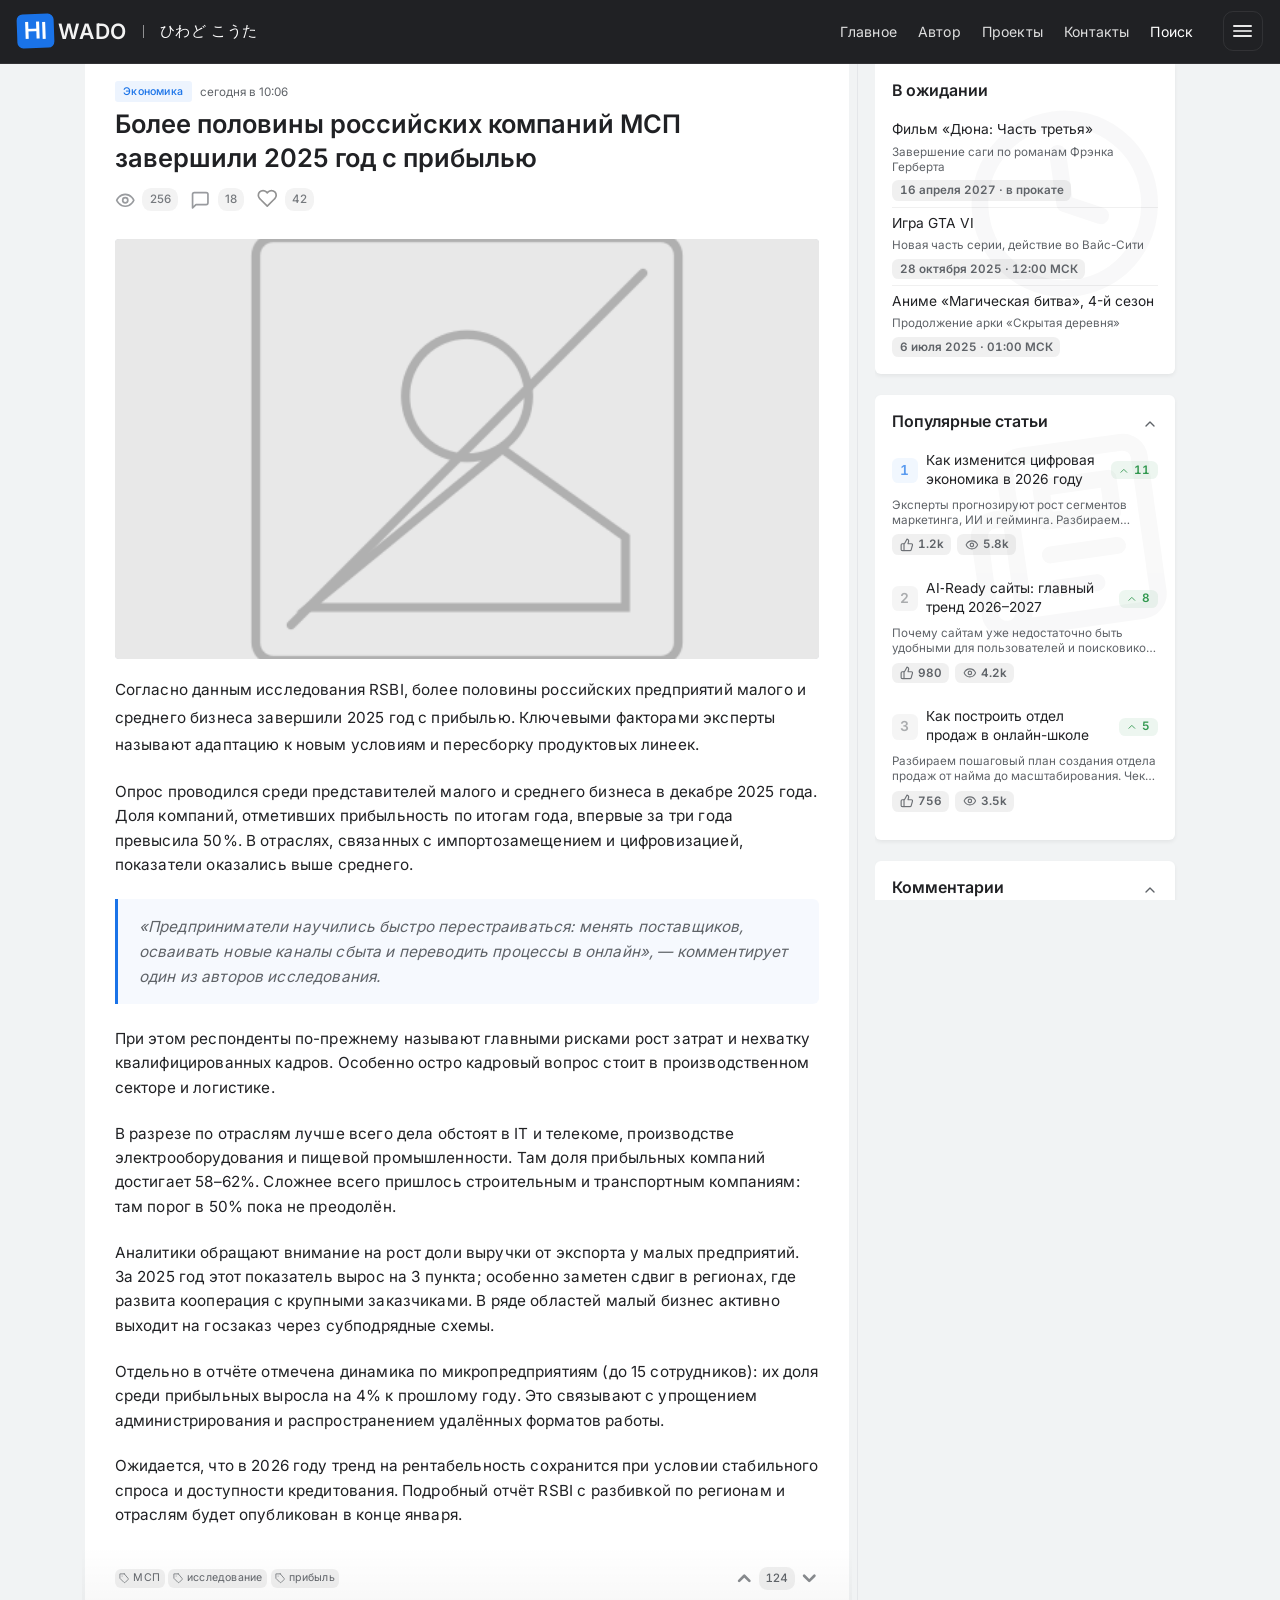
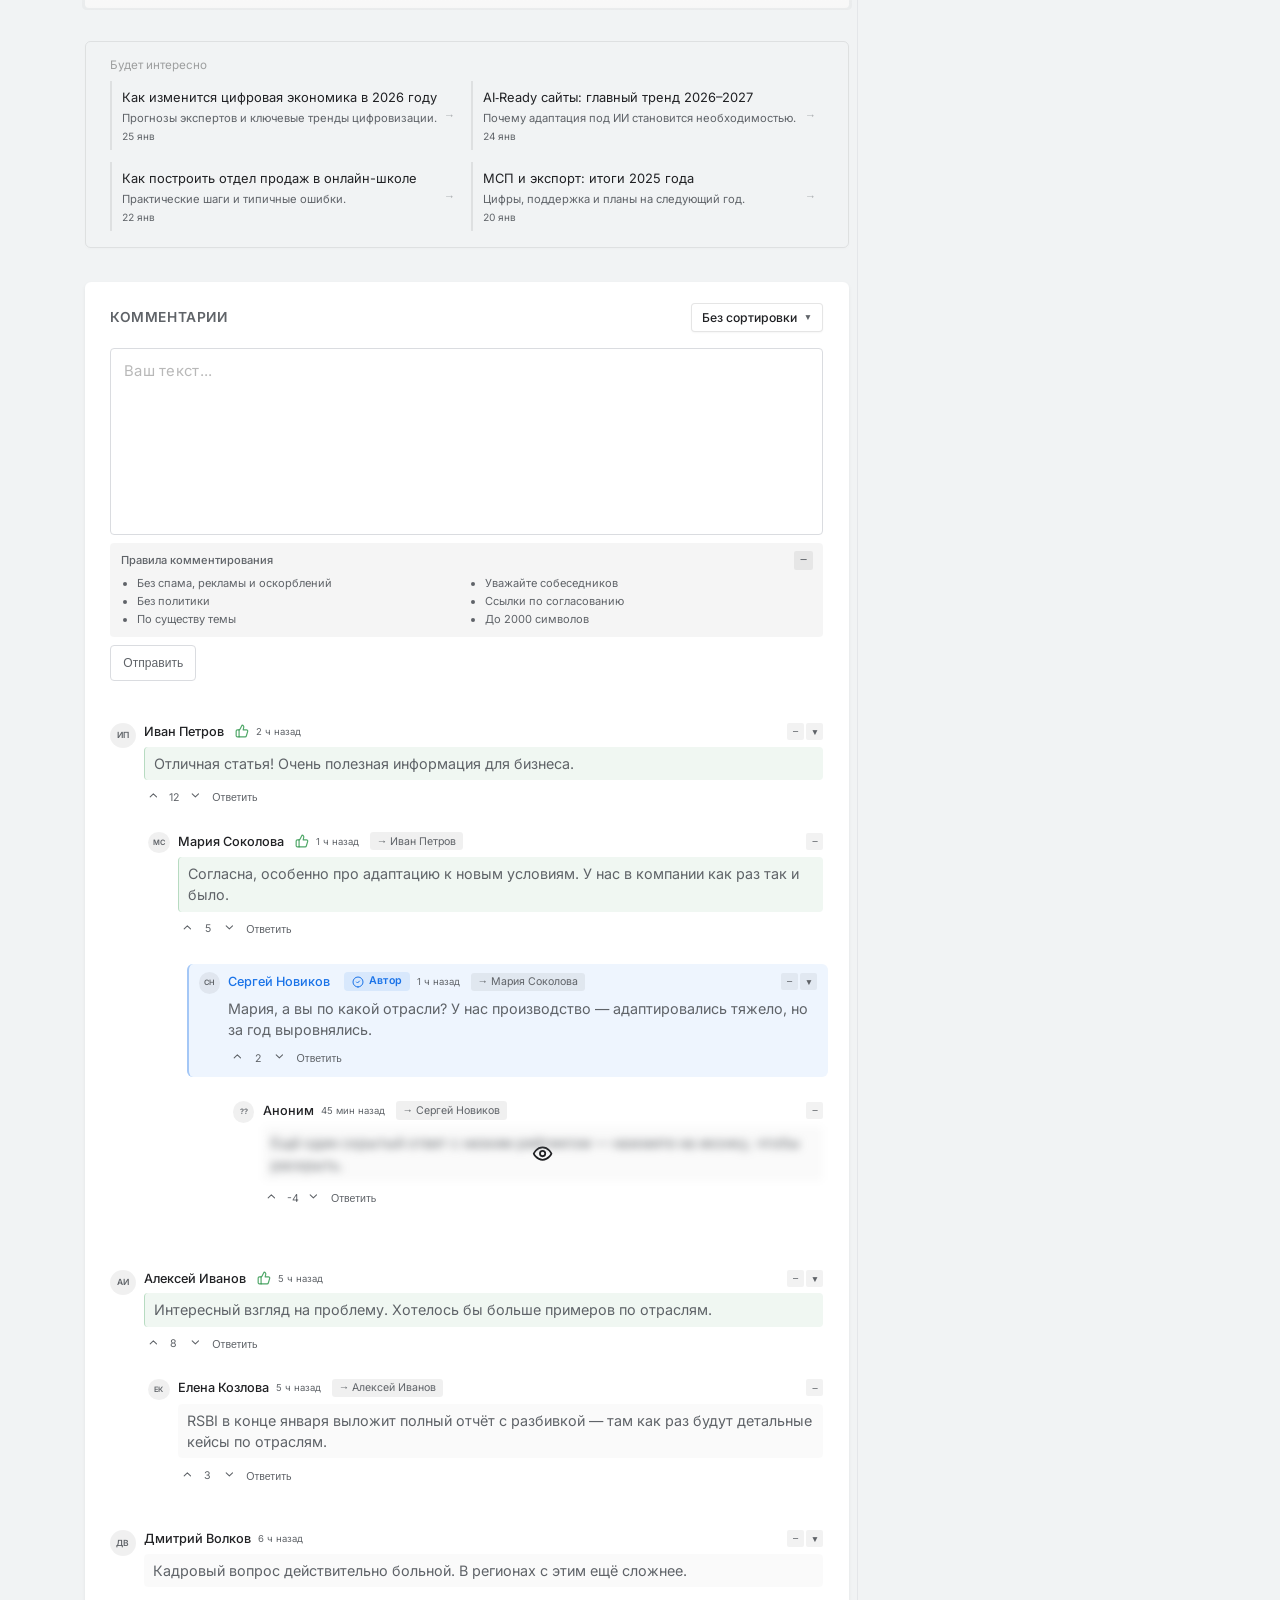
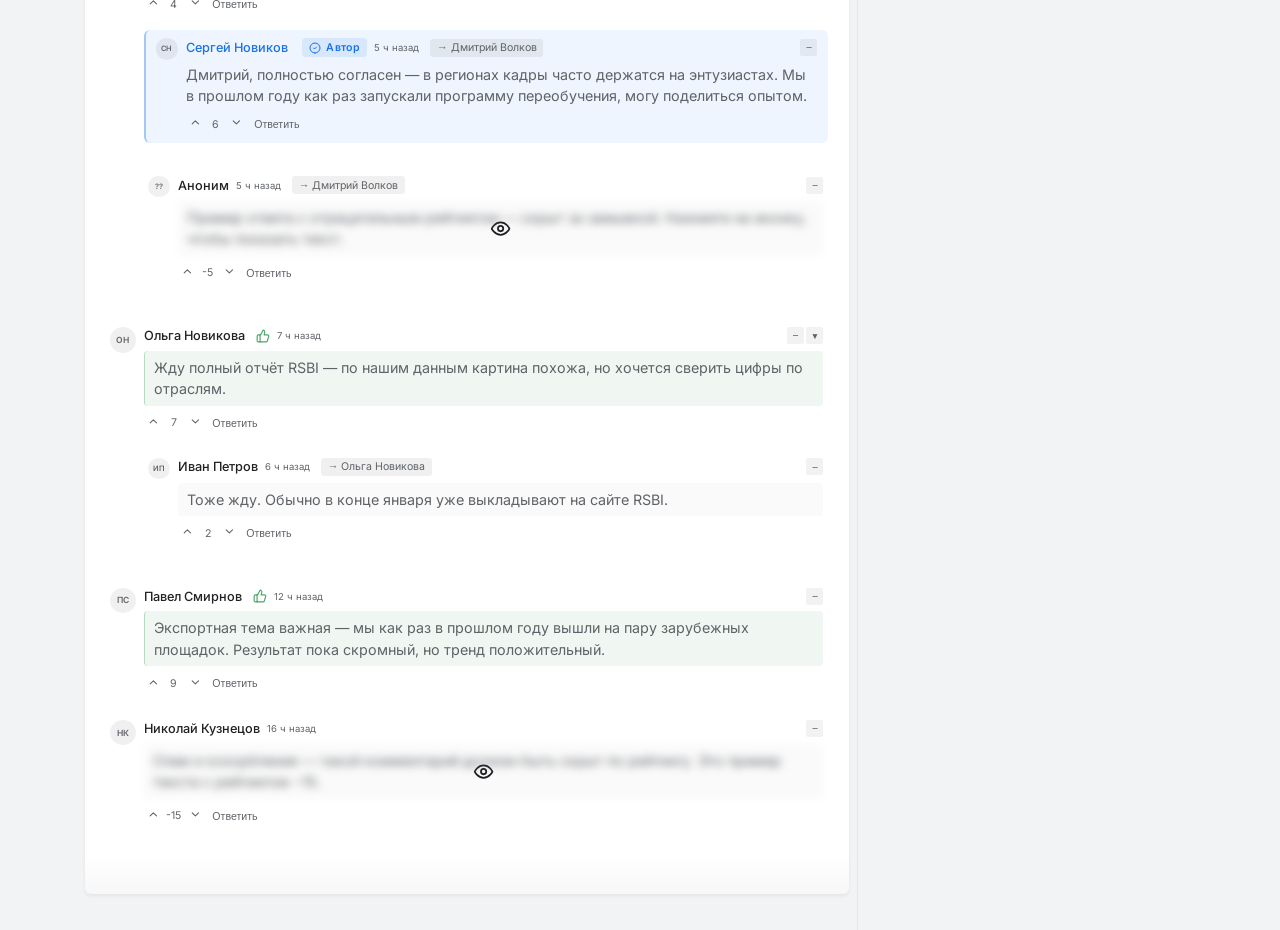
==== fullnews.html @ 82520ff3 "Оптимизация кода, добавление страницы новости" ====
<!DOCTYPE html>
<html lang="ru">

<head>
    <meta charset="UTF-8">
    <meta name="viewport" content="width=device-width, initial-scale=1.0">
    <meta name="description"
        content="Более половины российских компаний МСП завершили 2025 год с прибылью. Данные исследования RSBI, мнения экспертов.">
    <meta name="author" content="Hiwado">

    <meta property="og:type" content="article">
    <meta property="og:title" content="Более половины российских компаний МСП завершили 2025 год с прибылью">
    <meta property="og:description"
        content="Согласно данным исследования RSBI, более половины российских предприятий малого и среднего бизнеса завершили 2025 год с прибылью.">
    <meta property="og:url" content="https://hiwado.com/news/msb-profit-2025">
    <meta property="og:locale" content="ru_RU">
    <meta property="article:published_time" content="2026-01-28T10:06:00">
    <meta property="og:image" content="https://hiwado.com/images/no-image.png">
    <meta property="og:image:width" content="720">
    <meta property="og:image:height" content="405">

    <meta name="twitter:card" content="summary_large_image">
    <meta name="twitter:image" content="https://hiwado.com/images/no-image.png">
    <meta name="twitter:title" content="Более половины российских компаний МСП завершили 2025 год с прибылью">
    <meta name="twitter:description"
        content="Согласно данным исследования RSBI, более половины российских предприятий малого и среднего бизнеса завершили 2025 год с прибылью.">
    <meta name="theme-color" content="#020617">

    <title>Более половины российских компаний МСП завершили 2025 год с прибылью — Павильон Хивадо</title>

    <link rel="stylesheet" href="./styles/fonts.css">
    <link rel="stylesheet" href="./styles/main.css">
    <link rel="stylesheet" href="./styles/responsive.css">
</head>

<body>
    <svg xmlns="http://www.w3.org/2000/svg" aria-hidden="true" style="position:absolute;width:0;height:0;">
        <defs>
            <symbol id="icon-newspaper" viewBox="0 0 24 24" fill="none" stroke="currentColor" stroke-width="2"
                stroke-linecap="round" stroke-linejoin="round">
                <path
                    d="M4 22h16a2 2 0 0 0 2-2V4a2 2 0 0 0-2-2H8a2 2 0 0 0-2 2v16a2 2 0 0 1-2 2Zm0 0a2 2 0 0 1-2-2v-9c0-1.1.9-2 2-2h2" />
                <path d="M18 14h-8" />
                <path d="M15 18h-5" />
                <path d="M10 6h8v4h-8V6Z" />
            </symbol>
            <symbol id="icon-user" viewBox="0 0 24 24" fill="none" stroke="currentColor" stroke-width="2"
                stroke-linecap="round" stroke-linejoin="round">
                <path d="M19 21v-2a4 4 0 0 0-4-4H9a4 4 0 0 0-4 4v2" />
                <circle cx="12" cy="7" r="4" />
            </symbol>
            <symbol id="icon-briefcase" viewBox="0 0 24 24" fill="none" stroke="currentColor" stroke-width="2"
                stroke-linecap="round" stroke-linejoin="round">
                <path d="M16 20V4a2 2 0 0 0-2-2h-4a2 2 0 0 0-2 2v16" />
                <rect width="20" height="14" x="2" y="6" rx="2" />
                <path d="M6 6v.01" />
                <path d="M18 6v.01" />
            </symbol>
            <symbol id="icon-mail" viewBox="0 0 24 24" fill="none" stroke="currentColor" stroke-width="2"
                stroke-linecap="round" stroke-linejoin="round">
                <rect width="20" height="16" x="2" y="4" rx="2" />
                <path d="m22 7-8.97 5.7a1.94 1.94 0 0 1-2.06 0L2 7" />
            </symbol>
            <symbol id="icon-comment" viewBox="0 0 24 24" fill="none" stroke="currentColor" stroke-width="2"
                stroke-linecap="round" stroke-linejoin="round">
                <path d="M21 15a2 2 0 0 1-2 2H7l-4 4V5a2 2 0 0 1 2-2h14a2 2 0 0 1 2 2z" />
            </symbol>
            <symbol id="icon-bookmark" viewBox="0 0 24 24" fill="none" stroke="currentColor" stroke-width="2"
                stroke-linecap="round" stroke-linejoin="round">
                <path
                    d="M20.84 4.61a5.5 5.5 0 0 0-7.78 0L12 5.67l-1.06-1.06a5.5 5.5 0 0 0-7.78 7.78l1.06 1.06L12 21.23l7.78-7.78 1.06-1.06a5.5 5.5 0 0 0 0-7.78z" />
            </symbol>
            <symbol id="icon-thumb-up" viewBox="0 0 24 24" fill="none" stroke="currentColor" stroke-width="2"
                stroke-linecap="round" stroke-linejoin="round">
                <path d="M7 10v12" />
                <path
                    d="M15 5.88 14 10h5.83a2 2 0 0 1 1.92 2.56l-2.33 8A2 2 0 0 1 17.5 22H4a2 2 0 0 1-2-2v-8a2 2 0 0 1 2-2h2.76a2 2 0 0 0 1.79-1.11L12 2h0a3.13 3.13 0 0 1 3 3.88Z" />
            </symbol>
            <symbol id="icon-eye" viewBox="0 0 24 24" fill="none" stroke="currentColor" stroke-width="2"
                stroke-linecap="round" stroke-linejoin="round">
                <path d="M2 12s3-7 10-7 10 7 10 7-3 7-10 7-10-7-10-7Z" />
                <circle cx="12" cy="12" r="3" />
            </symbol>
            <symbol id="icon-chevron-up" viewBox="0 0 24 24" fill="none" stroke="currentColor" stroke-width="2"
                stroke-linecap="round" stroke-linejoin="round">
                <path d="m18 15-6-6-6 6" />
            </symbol>
            <symbol id="icon-chevron-down" viewBox="0 0 24 24" fill="none" stroke="currentColor" stroke-width="2"
                stroke-linecap="round" stroke-linejoin="round">
                <path d="m6 9 6 6 6-6" />
            </symbol>
            <symbol id="icon-chevron-up-thick" viewBox="0 0 24 24" fill="none" stroke="currentColor" stroke-width="3.12"
                stroke-linecap="round" stroke-linejoin="round">
                <path d="m18 15-6-6-6 6" />
            </symbol>
            <symbol id="icon-chevron-down-thick" viewBox="0 0 24 24" fill="none" stroke="currentColor"
                stroke-width="3.12" stroke-linecap="round" stroke-linejoin="round">
                <path d="m6 9 6 6 6-6" />
            </symbol>
            <symbol id="icon-arrow-right" viewBox="0 0 24 24" fill="none" stroke="currentColor" stroke-width="2"
                stroke-linecap="round" stroke-linejoin="round">
                <path d="M5 12h14" />
                <path d="m12 5 7 7-7 7" />
            </symbol>
            <symbol id="icon-arrow-left" viewBox="0 0 24 24" fill="none" stroke="currentColor" stroke-width="2"
                stroke-linecap="round" stroke-linejoin="round">
                <path d="m12 19-7-7 7-7" />
                <path d="M19 12H5" />
            </symbol>
            <symbol id="icon-arrow-up" viewBox="0 0 24 24" fill="none" stroke="currentColor" stroke-width="2"
                stroke-linecap="round" stroke-linejoin="round">
                <path d="m18 15-6-6-6 6" />
            </symbol>
            <symbol id="icon-arrow-up-thick" viewBox="0 0 24 24" fill="none" stroke="currentColor"
                stroke-linecap="round" stroke-linejoin="round">
                <path d="m18 15-6-6-6 6" stroke-width="2.95" />
            </symbol>
            <symbol id="icon-clock" viewBox="0 0 24 24" fill="none" stroke="currentColor" stroke-width="2"
                stroke-linecap="round" stroke-linejoin="round">
                <circle cx="12" cy="12" r="10" />
                <path d="M12 6v6l4 2" />
            </symbol>
            <symbol id="icon-flame" viewBox="0 0 24 24" fill="none" stroke="currentColor" stroke-width="2"
                stroke-linecap="round" stroke-linejoin="round">
                <path
                    d="M8.5 14.5A2.5 2.5 0 0 0 11 12c0-1.38-.5-2-1-3-1.072-2.143-.224-4.054 2-6 .5 2.5 2 4.9 4 6.5 2 1.6 3 3.5 3 5.5a7 7 0 1 1-14 0c0-1.153.433-2.294 1-3a2.5 2.5 0 0 0 2.5 2.5z" />
            </symbol>
            <symbol id="icon-tag" viewBox="0 0 24 24" fill="none" stroke="currentColor" stroke-width="2"
                stroke-linecap="round" stroke-linejoin="round">
                <path d="M12 2H2v10l9.29 9.29a2 2 0 0 0 2.82 0l6.42-6.42a2 2 0 0 0 0-2.82L12 2Z" />
                <path d="M7 7h.01" />
            </symbol>
            <symbol id="icon-author" viewBox="0 0 24 24" fill="none" stroke="currentColor" stroke-width="2"
                stroke-linecap="round" stroke-linejoin="round">
                <path d="M12 22c5.523 0 10-4.477 10-10S17.523 2 12 2 2 6.477 2 12s4.477 10 10 10z" />
                <path d="m9 12 2 2 4-4" />
            </symbol>
        </defs>
    </svg>
    <header class="topbar">
        <div class="topbar-inner">
            <div class="brand-block">
                <a class="brand-link" href="/" aria-label="HIWADO - Главная страница">
                    <span class="brand-word" aria-hidden="true">
                        <span class="brand-hi">HI</span><span class="brand-rest">WADO</span>
                    </span>
                </a>
                <span class="brand-sep" aria-hidden="true"></span>
                <span class="brand-slogan-wrap">
                    <span class="brand-slogan-tooltip" aria-hidden="true">Мой скромный, творческий уголок</span>
                    <span class="brand-slogan">ひわど こうた</span>
                </span>
            </div>

            <nav class="menu" aria-label="Основная навигация">
                <a href="/">Главное</a>
                <a href="/author">Автор</a>
                <a href="/projects">Проекты</a>
                <a href="/contacts">Контакты</a>
                <a href="#" class="menu-search" data-search-trigger>Поиск</a>
            </nav>

            <details class="action-menu">
                <summary class="action-toggle" aria-label="Меню действий">
                    <span class="burger" aria-hidden="true"><span></span></span>
                </summary>
                <div class="action-panel" role="menu">
                    <nav class="mobile-menu" aria-label="Мобильная навигация">
                        <a class="action-item mobile-menu-item" href="/" role="menuitem">Главное</a>
                        <a class="action-item mobile-menu-item" href="/author" role="menuitem">Автор</a>
                        <a class="action-item mobile-menu-item" href="/projects" role="menuitem">Проекты</a>
                        <a class="action-item mobile-menu-item" href="/contacts" role="menuitem">Контакты</a>
                        <a class="action-item mobile-menu-item menu-search" href="#" data-search-trigger
                            role="menuitem">Поиск</a>
                    </nav>
                    <div class="action-divider"></div>
                    <a class="action-item action-item-register" href="/register" role="menuitem">Регистрация</a>
                    <a class="action-item action-item-primary" href="/login" role="menuitem">Войти</a>
                </div>
            </details>
        </div>
    </header>

    <div class="search-popup" id="searchPopup" aria-hidden="true" inert role="dialog" aria-label="Поиск">
        <div class="search-popup-overlay"></div>
        <div class="search-popup-content">
            <div class="search-popup-header">
                <button class="search-popup-close" type="button" aria-label="Закрыть поиск">
                    <svg width="24" height="24" viewBox="0 0 24 24" fill="none" aria-hidden="true" focusable="false">
                        <path d="M18 6L6 18M6 6l12 12" stroke="currentColor" stroke-width="2" stroke-linecap="round"
                            stroke-linejoin="round" />
                    </svg>
                </button>
            </div>
            <form class="search-popup-form" action="/search" method="get" role="search">
                <input type="search" name="q" class="search-popup-input" placeholder="Поиск..."
                    aria-label="Поиск по сайту" autocomplete="off">
            </form>
            <div class="search-popup-sections">
                <div class="search-popup-sections-grid">
                    <a href="/" class="search-popup-section">
                        <span class="search-popup-section-icon icon" aria-hidden="true"><svg width="24" height="24"
                                viewBox="0 0 24 24" aria-hidden="true" focusable="false">
                                <use href="#icon-newspaper" />
                            </svg></span>
                        <div class="search-popup-section-content">
                            <h4 class="search-popup-section-title">Главное</h4>
                            <p class="search-popup-section-desc">Последние новости и статьи</p>
                        </div>
                    </a>
                    <a href="/author" class="search-popup-section">
                        <span class="search-popup-section-icon icon" aria-hidden="true"><svg width="24" height="24"
                                viewBox="0 0 24 24" aria-hidden="true" focusable="false">
                                <use href="#icon-user" />
                            </svg></span>
                        <div class="search-popup-section-content">
                            <h4 class="search-popup-section-title">Автор</h4>
                            <p class="search-popup-section-desc">Информация об авторе блога</p>
                        </div>
                    </a>
                    <a href="/projects" class="search-popup-section">
                        <span class="search-popup-section-icon icon" aria-hidden="true"><svg width="24" height="24"
                                viewBox="0 0 24 24" aria-hidden="true" focusable="false">
                                <use href="#icon-briefcase" />
                            </svg></span>
                        <div class="search-popup-section-content">
                            <h4 class="search-popup-section-title">Проекты</h4>
                            <p class="search-popup-section-desc">Мои проекты и разработки</p>
                        </div>
                    </a>
                    <a href="/contacts" class="search-popup-section">
                        <span class="search-popup-section-icon icon" aria-hidden="true"><svg width="24" height="24"
                                viewBox="0 0 24 24" aria-hidden="true" focusable="false">
                                <use href="#icon-mail" />
                            </svg></span>
                        <div class="search-popup-section-content">
                            <h4 class="search-popup-section-title">Контакты</h4>
                            <p class="search-popup-section-desc">Связь со мной</p>
                        </div>
                    </a>
                </div>
            </div>
            <div class="search-popup-footer">
                <p class="search-popup-description">Персональный блог Hiwado — обзоры, уроки и размышления обо всём
                    интересном.</p>
            </div>
        </div>
    </div>

    <main class="page">
        <section class="main" aria-label="Полная новость">
            <div class="card-wrapper">
                <article class="card card--full" itemscope itemtype="https://schema.org/NewsArticle">
                    <header class="card-header">
                        <div class="card-meta">
                            <a href="/category/economy" class="tag">Экономика</a>
                            <time class="time" datetime="2026-01-28T10:06:00" itemprop="datePublished">сегодня в 10:06</time>
                        </div>
                        <h1 class="card-title" itemprop="headline">Более половины российских компаний МСП
                            завершили 2025 год с прибылью</h1>
                        <link itemprop="url" href="https://hiwado.com/news/msb-profit-2025">
                        <meta itemprop="author" content="Hiwado">
                        <meta itemprop="dateModified" content="2026-01-28T10:06:00">
                        <div class="card-stats" aria-label="Просмотры, комментарии и закладки">
                            <span class="views-stat" aria-label="Просмотры: 256"><span class="views-tooltip"
                                    aria-hidden="true">Количество просмотров</span><span class="views-inner"><span
                                        class="icon icon--sm" aria-hidden="true"><svg width="20" height="20"
                                            viewBox="0 0 24 24" aria-hidden="true" focusable="false">
                                            <use href="#icon-eye" />
                                        </svg></span><span class="views-count"
                                        aria-hidden="true">256</span></span></span>
                            <button type="button" class="comment-btn" aria-label="Комментарии: 18"><span
                                    class="comment-tooltip" aria-hidden="true">Комментарии</span><span
                                    class="comment-btn-inner"><span class="icon icon--sm" aria-hidden="true"><svg
                                            width="20" height="20" viewBox="0 0 24 24" aria-hidden="true"
                                            focusable="false">
                                            <use href="#icon-comment" />
                                        </svg></span><span class="comment-count"
                                        aria-hidden="true">18</span></span></button>
                            <span class="favorites-stat" aria-label="В избранном: 42"><span class="favorites-tooltip"
                                    aria-hidden="true">Добавлено в закладки</span><span class="favorites-inner"><button
                                        type="button" class="bookmark-btn" aria-label="Добавить в закладки"><span
                                            class="icon icon--sm" aria-hidden="true"><svg class="icon-favorite"
                                                width="20" height="20" viewBox="0 0 24 24" aria-hidden="true"
                                                focusable="false">
                                                <use href="#icon-bookmark" />
                                            </svg></span></button><span class="favorites-count"
                                        aria-hidden="true">42</span></span></span>
                        </div>
                    </header>

                    <div class="card-content">
                        <figure class="card-image noimage" aria-hidden="true" itemprop="image" itemscope itemtype="https://schema.org/ImageObject">
                            <link itemprop="url" href="https://hiwado.com/images/no-image.png">
                            <img src="./images/no-image.png" alt="" width="720" height="405" loading="eager"
                                decoding="async" itemprop="contentUrl">
                        </figure>
                        <div class="card-text article-body">
                            <p class="article-body-lead">
                                Согласно данным исследования RSBI, более половины российских предприятий малого и
                                среднего бизнеса завершили 2025 год с прибылью. Ключевыми факторами эксперты называют
                                адаптацию к новым условиям и пересборку продуктовых линеек.
                            </p>
                            <p>
                                Опрос проводился среди представителей малого и среднего бизнеса в декабре 2025 года.
                                Доля компаний, отметивших прибыльность по итогам года, впервые за три года превысила
                                50%. В отраслях, связанных с импортозамещением и цифровизацией, показатели оказались
                                выше среднего.
                            </p>
                            <blockquote class="article-body-quote">
                                «Предприниматели научились быстро перестраиваться: менять поставщиков, осваивать новые
                                каналы сбыта и переводить процессы в онлайн», — комментирует один из авторов
                                исследования.
                            </blockquote>
                            <p>
                                При этом респонденты по-прежнему называют главными рисками рост затрат и нехватку
                                квалифицированных кадров. Особенно остро кадровый вопрос стоит в производственном
                                секторе и логистике.
                            </p>
                            <p>
                                В разрезе по отраслям лучше всего дела обстоят в IT и телекоме, производстве
                                электрооборудования и пищевой промышленности. Там доля прибыльных компаний достигает
                                58–62%. Сложнее всего пришлось строительным и транспортным компаниям: там порог в 50%
                                пока не преодолён.
                            </p>
                            <p>
                                Аналитики обращают внимание на рост доли выручки от экспорта у малых предприятий. За
                                2025 год этот показатель вырос на 3 пункта; особенно заметен сдвиг в регионах, где
                                развита кооперация с крупными заказчиками. В ряде областей малый бизнес активно выходит
                                на госзаказ через субподрядные схемы.
                            </p>
                            <p>
                                Отдельно в отчёте отмечена динамика по микропредприятиям (до 15 сотрудников): их доля
                                среди прибыльных выросла на 4% к прошлому году. Это связывают с упрощением
                                администрирования и распространением удалённых форматов работы.
                            </p>
                            <p>
                                Ожидается, что в 2026 году тренд на рентабельность сохранится при условии стабильного
                                спроса и доступности кредитования. Подробный отчёт RSBI с разбивкой по регионам и
                                отраслям будет опубликован в конце января.
                            </p>
                        </div>
                    </div>

                    <footer class="card-footer" aria-label="Действия с новостью">
                        <span class="card-footer-tags">
                            <a href="/tag/msb" class="tag"><span class="card-footer-tags-icon" aria-hidden="true"><svg
                                        width="12" height="12" viewBox="0 0 24 24" aria-hidden="true">
                                        <use href="#icon-tag" />
                                    </svg></span>МСП</a>
                            <a href="/tag/research" class="tag"><span class="card-footer-tags-icon"
                                    aria-hidden="true"><svg width="12" height="12" viewBox="0 0 24 24"
                                        aria-hidden="true">
                                        <use href="#icon-tag" />
                                    </svg></span>исследование</a>
                            <a href="/tag/profit" class="tag"><span class="card-footer-tags-icon"
                                    aria-hidden="true"><svg width="12" height="12" viewBox="0 0 24 24"
                                        aria-hidden="true">
                                        <use href="#icon-tag" />
                                    </svg></span>прибыль</a>
                        </span>
                        <div class="card-tags-mobile">
                            <button type="button" class="card-tags-trigger" aria-expanded="false" aria-haspopup="true"
                                aria-label="Теги"><span class="icon icon--sm" aria-hidden="true"><svg width="20"
                                        height="20" viewBox="0 0 24 24" aria-hidden="true" focusable="false">
                                        <use href="#icon-tag" />
                                    </svg></span></button>
                            <div class="card-tags-popup" role="dialog" aria-label="Теги записи" hidden></div>
                        </div>
                        <div class="card-rating" role="group" aria-label="Рейтинг записи">
                            <button type="button" class="rating-btn rating-up" aria-label="Повысить рейтинг"
                                data-action="up">
                                <span class="icon icon--sm" aria-hidden="true"><svg width="20" height="20"
                                        viewBox="0 0 24 24" aria-hidden="true" focusable="false">
                                        <use href="#icon-chevron-up-thick" />
                                    </svg></span>
                            </button>
                            <span class="rating-value-wrap" title="Рейтинг"><span class="rating-value-tooltip"
                                    aria-hidden="true">Рейтинг</span><span class="rating-value"
                                    aria-live="polite">124</span></span>
                            <button type="button" class="rating-btn rating-down" aria-label="Понизить рейтинг"
                                data-action="down">
                                <span class="icon icon--sm" aria-hidden="true"><svg width="20" height="20"
                                        viewBox="0 0 24 24" aria-hidden="true" focusable="false">
                                        <use href="#icon-chevron-down-thick" />
                                    </svg></span>
                            </button>
                        </div>
                    </footer>
                </article>
            </div>

            <section class="similar-news block-fill" aria-labelledby="similar-news-title">
                <h2 id="similar-news-title" class="similar-news-title">Будет интересно</h2>
                <div class="similar-news-grid">
                    <a class="similar-news-card" href="/news/digital-economy-2026">
                        <span class="similar-news-card-title">Как изменится цифровая экономика в 2026 году</span>
                        <p class="similar-news-card-desc">Прогнозы экспертов и ключевые тренды цифровизации.</p>
                        <time class="similar-news-card-date" datetime="2026-01-25T14:00:00">25 янв</time>
                    </a>
                    <a class="similar-news-card" href="/news/ai-ready-sites">
                        <span class="similar-news-card-title">AI‑Ready сайты: главный тренд 2026–2027</span>
                        <p class="similar-news-card-desc">Почему адаптация под ИИ становится необходимостью.</p>
                        <time class="similar-news-card-date" datetime="2026-01-24T09:30:00">24 янв</time>
                    </a>
                    <a class="similar-news-card" href="/news/sales-department-online-school">
                        <span class="similar-news-card-title">Как построить отдел продаж в онлайн-школе</span>
                        <p class="similar-news-card-desc">Практические шаги и типичные ошибки.</p>
                        <time class="similar-news-card-date" datetime="2026-01-22T11:00:00">22 янв</time>
                    </a>
                    <a class="similar-news-card" href="/news/msb-export-2025">
                        <span class="similar-news-card-title">МСП и экспорт: итоги 2025 года</span>
                        <p class="similar-news-card-desc">Цифры, поддержка и планы на следующий год.</p>
                        <time class="similar-news-card-date" datetime="2026-01-20T16:45:00">20 янв</time>
                    </a>
                </div>
                <footer class="block-fill-footer" aria-hidden="true"></footer>
            </section>

            <section class="comments-feed block-fill" aria-labelledby="comments-feed-title">
                <div class="comments-feed-header">
                    <h2 id="comments-feed-title" class="comments-feed-title">Комментарии</h2>
                    <div class="comments-feed-sort">
                        <details class="comments-feed-sort-dropdown">
                            <summary class="comments-feed-sort-trigger" aria-haspopup="listbox" aria-expanded="false"><span class="comments-feed-sort-trigger-text">Без сортировки</span></summary>
                            <ul class="comments-feed-sort-list" role="listbox">
                                <li><button type="button" class="comments-feed-sort-option is-active" data-sort="order" role="option">Без сортировки</button></li>
                                <li><button type="button" class="comments-feed-sort-option" data-sort="rating" role="option">По рейтингу</button></li>
                                <li><button type="button" class="comments-feed-sort-option" data-sort="date" role="option">По дате</button></li>
                            </ul>
                        </details>
                    </div>
                </div>
                <form class="comment-form" action="#" method="post" aria-label="Добавить комментарий">
                    <textarea class="comment-form-textarea" id="comment-field" name="text" rows="1"
                        placeholder="Ваш текст..." maxlength="2000" aria-describedby="comment-hint"></textarea>
                    <div class="comment-form-rules" id="comment-hint" aria-live="polite">
                        <div class="comment-form-rules-header">
                            <p class="comment-form-rules-title">Правила комментирования</p>
                            <button type="button" class="comment-form-rules-toggle" aria-label="Свернуть правила" aria-expanded="true" data-comment-rules-toggle></button>
                        </div>
                        <ul class="comment-form-rules-list">
                            <li>Без спама, рекламы и оскорблений</li>
                            <li>Без политики</li>
                            <li>По существу темы</li>
                            <li>Уважайте собеседников</li>
                            <li>Ссылки по согласованию</li>
                            <li>До 2000 символов</li>
                        </ul>
                    </div>
                    <button type="submit" class="comment-form-submit">Отправить</button>
                </form>
                <div class="comments-feed-list">
                    <div class="comments-feed-item">
                        <div class="comment-inner">
                            <a href="/user/ivan-petrov" class="comment-avatar-wrap" aria-label="Профиль Ивана Петрова">
                                <div class="comment-avatar" aria-hidden="true">ИП</div>
                            </a>
                            <div class="comment-body">
                                <div class="comments-feed-meta">
                                    <a href="/user/ivan-petrov" class="comment-author-link">Иван Петров</a>
                                    <time class="comments-feed-time" datetime="2026-01-28T09:00:00">2 ч назад</time>
                                    <span class="comment-meta-toggles">
                                        <span class="comment-toggle-wrap"><span class="comment-toggle-tooltip"
                                                aria-hidden="true">Свернуть комментарий</span><button type="button"
                                                class="comment-toggle-btn" aria-label="Свернуть комментарий"
                                                data-comment-toggle></button></span>
                                        <span class="comment-toggle-wrap"><span class="comment-toggle-tooltip"
                                                aria-hidden="true">Свернуть ветку ответов</span><button type="button"
                                                class="comment-branch-toggle-btn" aria-label="Свернуть ветку"
                                                data-branch-toggle></button></span>
                                    </span>
                                </div>
                                <p class="comments-feed-text">Отличная статья! Очень полезная информация для бизнеса.
                                </p>
                                <div class="comment-actions-row">
                                    <div class="comment-actions">
                                        <div class="comment-rating" role="group" aria-label="Рейтинг комментария">
                                            <button type="button" class="comment-rating-btn comment-rating-up"
                                                aria-label="Плюс" data-action="up"><span class="icon icon--xs"
                                                    aria-hidden="true"><svg width="14" height="14" viewBox="0 0 24 24">
                                                        <use href="#icon-chevron-up" />
                                                    </svg></span></button>
                                            <span class="comment-rating-value" aria-live="polite">12</span>
                                            <button type="button" class="comment-rating-btn comment-rating-down"
                                                aria-label="Минус" data-action="down"><span class="icon icon--xs"
                                                    aria-hidden="true"><svg width="14" height="14" viewBox="0 0 24 24">
                                                        <use href="#icon-chevron-down" />
                                                    </svg></span></button>
                                        </div>
                                        <button type="button" class="comment-reply-btn" aria-label="Ответить"
                                            data-reply-trigger>Ответить</button>
                                    </div>
                                </div>
                            </div>
                        </div>
                        <div class="comments-feed-replies">
                            <div class="comments-feed-item comments-feed-item--reply">
                                <div class="comment-reply-inner">
                                    <a href="/user/maria-sokolova" class="comment-avatar-wrap"
                                        aria-label="Профиль Марии Соколовой">
                                        <div class="comment-avatar comment-avatar--sm" aria-hidden="true">МС</div>
                                    </a>
                                    <div class="comment-body">
                                        <div class="comments-feed-meta">
                                            <a href="/user/maria-sokolova" class="comment-author-link">Мария
                                                Соколова</a>
                                            <time class="comments-feed-time" datetime="2026-01-28T08:30:00">1 ч
                                                назад</time>
                                            <span class="comment-reply-to" aria-hidden="true">→ Иван Петров</span>
                                            <span class="comment-meta-toggles">
                                                <span class="comment-toggle-wrap"><span class="comment-toggle-tooltip"
                                                        aria-hidden="true">Свернуть комментарий</span><button
                                                        type="button" class="comment-toggle-btn"
                                                        aria-label="Свернуть комментарий"
                                                        data-comment-toggle></button></span>
                                            </span>
                                        </div>
                                        <p class="comments-feed-text">Согласна, особенно про адаптацию к новым условиям.
                                            У нас в компании как раз так и было.</p>
                                        <div class="comment-actions-row">
                                            <div class="comment-actions">
                                                <div class="comment-rating" role="group"
                                                    aria-label="Рейтинг комментария">
                                                    <button type="button" class="comment-rating-btn comment-rating-up"
                                                        aria-label="Плюс" data-action="up"><span class="icon icon--xs"
                                                            aria-hidden="true"><svg width="14" height="14"
                                                                viewBox="0 0 24 24">
                                                                <use href="#icon-chevron-up" />
                                                            </svg></span></button>
                                                    <span class="comment-rating-value" aria-live="polite">5</span>
                                                    <button type="button" class="comment-rating-btn comment-rating-down"
                                                        aria-label="Минус" data-action="down"><span
                                                            class="icon icon--xs" aria-hidden="true"><svg width="14"
                                                                height="14" viewBox="0 0 24 24">
                                                                <use href="#icon-chevron-down" />
                                                            </svg></span></button>
                                                </div>
                                                <button type="button" class="comment-reply-btn" aria-label="Ответить"
                                                    data-reply-trigger>Ответить</button>
                                            </div>
                                        </div>
                                    </div>
                                </div>
                                <div class="comments-feed-replies">
                                    <div class="comments-feed-item comments-feed-item--reply comments-feed-item--author">
                                        <div class="comment-reply-inner">
                                            <a href="/user/sergey-novikov" class="comment-avatar-wrap"
                                                aria-label="Профиль Сергея Новикова">
                                                <div class="comment-avatar comment-avatar--sm" aria-hidden="true">СН</div>
                                            </a>
                                            <div class="comment-body">
                                                <div class="comments-feed-meta">
                                                    <a href="/user/sergey-novikov" class="comment-author-link">Сергей Новиков</a><span class="comment-author-badge" aria-label="Автор блога"><svg class="comment-author-badge-icon" width="12" height="12" viewBox="0 0 24 24" aria-hidden="true"><use href="#icon-author"/></svg><span class="comment-author-badge-text">Автор</span></span>
                                                    <time class="comments-feed-time" datetime="2026-01-28T08:15:00">1 ч
                                                        назад</time>
                                                    <span class="comment-reply-to" aria-hidden="true">→ Мария
                                                        Соколова</span>
                                                    <span class="comment-meta-toggles">
                                                        <span class="comment-toggle-wrap"><span
                                                                class="comment-toggle-tooltip"
                                                                aria-hidden="true">Свернуть комментарий</span><button
                                                                type="button" class="comment-toggle-btn"
                                                                aria-label="Свернуть комментарий"
                                                                data-comment-toggle></button></span>
                                                        <span class="comment-toggle-wrap"><span
                                                                class="comment-toggle-tooltip"
                                                                aria-hidden="true">Свернуть ветку ответов</span><button
                                                                type="button" class="comment-branch-toggle-btn"
                                                                aria-label="Свернуть ветку"
                                                                data-branch-toggle></button></span>
                                                    </span>
                                                </div>
                                                <p class="comments-feed-text">Мария, а вы по какой отрасли? У нас
                                                    производство — адаптировались тяжело, но за год выровнялись.</p>
                                                <div class="comment-actions-row">
                                                    <div class="comment-actions">
                                                        <div class="comment-rating" role="group"
                                                            aria-label="Рейтинг комментария">
                                                            <button type="button"
                                                                class="comment-rating-btn comment-rating-up"
                                                                aria-label="Плюс" data-action="up"><span
                                                                    class="icon icon--xs" aria-hidden="true"><svg
                                                                        width="14" height="14" viewBox="0 0 24 24">
                                                                        <use href="#icon-chevron-up" />
                                                                    </svg></span></button>
                                                            <span class="comment-rating-value"
                                                                aria-live="polite">2</span>
                                                            <button type="button"
                                                                class="comment-rating-btn comment-rating-down"
                                                                aria-label="Минус" data-action="down"><span
                                                                    class="icon icon--xs" aria-hidden="true"><svg
                                                                        width="14" height="14" viewBox="0 0 24 24">
                                                                        <use href="#icon-chevron-down" />
                                                                    </svg></span></button>
                                                        </div>
                                                        <button type="button" class="comment-reply-btn"
                                                            aria-label="Ответить" data-reply-trigger>Ответить</button>
                                                    </div>
                                                </div>
                                            </div>
                                        </div>
                                        <div class="comments-feed-replies">
                                            <div
                                                class="comments-feed-item comments-feed-item--reply comments-feed-item--low-rating">
                                                <div class="comment-reply-inner">
                                                    <a href="/user/anon-user" class="comment-avatar-wrap"
                                                        aria-label="Профиль пользователя">
                                                        <div class="comment-avatar comment-avatar--sm"
                                                            aria-hidden="true">??</div>
                                                    </a>
                                                    <div class="comment-body">
                                                        <div class="comments-feed-meta">
                                                            <a href="/user/anon-user"
                                                                class="comment-author-link">Аноним</a>
                                                            <time class="comments-feed-time"
                                                                datetime="2026-01-28T08:30:00">45 мин назад</time>
                                                            <span class="comment-reply-to" aria-hidden="true">→ Сергей
                                                                Новиков</span>
                                                            <span class="comment-meta-toggles">
                                                                <span class="comment-toggle-wrap"><span
                                                                        class="comment-toggle-tooltip"
                                                                        aria-hidden="true">Свернуть
                                                                        комментарий</span><button type="button"
                                                                        class="comment-toggle-btn"
                                                                        aria-label="Свернуть комментарий"
                                                                        data-comment-toggle></button></span>
                                                            </span>
                                                        </div>
                                                        <div class="comments-feed-text-wrapper">
                                                            <span class="comment-text-veil" role="button" tabindex="0"
                                                                aria-label="Показать комментарий"><span
                                                                    class="icon icon--sm comment-text-veil-icon"
                                                                    aria-hidden="true"><svg width="20" height="20"
                                                                        viewBox="0 0 24 24">
                                                                        <use href="#icon-eye" />
                                                                    </svg></span></span>
                                                            <p class="comments-feed-text">Ещё один скрытый ответ с
                                                                низким рейтингом — нажмите на иконку, чтобы раскрыть.
                                                            </p>
                                                        </div>
                                                        <div class="comment-actions-row">
                                                            <div class="comment-actions">
                                                                <div class="comment-rating" role="group"
                                                                    aria-label="Рейтинг комментария">
                                                                    <button type="button"
                                                                        class="comment-rating-btn comment-rating-up"
                                                                        aria-label="Плюс" data-action="up"><span
                                                                            class="icon icon--xs"
                                                                            aria-hidden="true"><svg width="14"
                                                                                height="14" viewBox="0 0 24 24">
                                                                                <use href="#icon-chevron-up" />
                                                                            </svg></span></button>
                                                                    <span class="comment-rating-value"
                                                                        aria-live="polite">-4</span>
                                                                    <button type="button"
                                                                        class="comment-rating-btn comment-rating-down"
                                                                        aria-label="Минус" data-action="down"><span
                                                                            class="icon icon--xs"
                                                                            aria-hidden="true"><svg width="14"
                                                                                height="14" viewBox="0 0 24 24">
                                                                                <use href="#icon-chevron-down" />
                                                                            </svg></span></button>
                                                                </div>
                                                                <button type="button" class="comment-reply-btn"
                                                                    aria-label="Ответить"
                                                                    data-reply-trigger>Ответить</button>
                                                            </div>
                                                        </div>
                                                    </div>
                                                </div>
                                            </div>
                                        </div>
                                    </div>
                                </div>
                            </div>
                        </div>
                    </div>
                    <div class="comments-feed-item">
                        <div class="comment-inner">
                            <a href="/user/aleksey-ivanov" class="comment-avatar-wrap"
                                aria-label="Профиль Алексея Иванова">
                                <div class="comment-avatar" aria-hidden="true">АИ</div>
                            </a>
                            <div class="comment-body">
                                <div class="comments-feed-meta">
                                    <a href="/user/aleksey-ivanov" class="comment-author-link">Алексей Иванов</a>
                                    <time class="comments-feed-time" datetime="2026-01-28T06:00:00">5 ч назад</time>
                                    <span class="comment-meta-toggles">
                                        <span class="comment-toggle-wrap"><span class="comment-toggle-tooltip"
                                                aria-hidden="true">Свернуть комментарий</span><button type="button"
                                                class="comment-toggle-btn" aria-label="Свернуть комментарий"
                                                data-comment-toggle></button></span>
                                        <span class="comment-toggle-wrap"><span class="comment-toggle-tooltip"
                                                aria-hidden="true">Свернуть ветку ответов</span><button type="button"
                                                class="comment-branch-toggle-btn" aria-label="Свернуть ветку"
                                                data-branch-toggle></button></span>
                                    </span>
                                </div>
                                <p class="comments-feed-text">Интересный взгляд на проблему. Хотелось бы больше примеров
                                    по отраслям.</p>
                                <div class="comment-actions-row">
                                    <div class="comment-actions">
                                        <div class="comment-rating" role="group" aria-label="Рейтинг комментария">
                                            <button type="button" class="comment-rating-btn comment-rating-up"
                                                aria-label="Плюс" data-action="up"><span class="icon icon--xs"
                                                    aria-hidden="true"><svg width="14" height="14" viewBox="0 0 24 24">
                                                        <use href="#icon-chevron-up" />
                                                    </svg></span></button>
                                            <span class="comment-rating-value" aria-live="polite">8</span>
                                            <button type="button" class="comment-rating-btn comment-rating-down"
                                                aria-label="Минус" data-action="down"><span class="icon icon--xs"
                                                    aria-hidden="true"><svg width="14" height="14" viewBox="0 0 24 24">
                                                        <use href="#icon-chevron-down" />
                                                    </svg></span></button>
                                        </div>
                                        <button type="button" class="comment-reply-btn" aria-label="Ответить"
                                            data-reply-trigger>Ответить</button>
                                    </div>
                                </div>
                            </div>
                        </div>
                        <div class="comments-feed-replies">
                            <div class="comments-feed-item comments-feed-item--reply">
                                <div class="comment-reply-inner">
                                    <a href="/user/elena-kozlova" class="comment-avatar-wrap"
                                        aria-label="Профиль Елены Козловой">
                                        <div class="comment-avatar comment-avatar--sm" aria-hidden="true">ЕК</div>
                                    </a>
                                    <div class="comment-body">
                                        <div class="comments-feed-meta">
                                            <a href="/user/elena-kozlova" class="comment-author-link">Елена Козлова</a>
                                            <time class="comments-feed-time" datetime="2026-01-28T05:30:00">5 ч
                                                назад</time>
                                            <span class="comment-reply-to" aria-hidden="true">→ Алексей Иванов</span>
                                            <span class="comment-meta-toggles">
                                                <span class="comment-toggle-wrap"><span class="comment-toggle-tooltip"
                                                        aria-hidden="true">Свернуть комментарий</span><button
                                                        type="button" class="comment-toggle-btn"
                                                        aria-label="Свернуть комментарий"
                                                        data-comment-toggle></button></span>
                                            </span>
                                        </div>
                                        <p class="comments-feed-text">RSBI в конце января выложит полный отчёт с
                                            разбивкой — там как раз будут детальные кейсы по отраслям.</p>
                                        <div class="comment-actions-row">
                                            <div class="comment-actions">
                                                <div class="comment-rating" role="group"
                                                    aria-label="Рейтинг комментария">
                                                    <button type="button" class="comment-rating-btn comment-rating-up"
                                                        aria-label="Плюс" data-action="up"><span class="icon icon--xs"
                                                            aria-hidden="true"><svg width="14" height="14"
                                                                viewBox="0 0 24 24">
                                                                <use href="#icon-chevron-up" />
                                                            </svg></span></button>
                                                    <span class="comment-rating-value" aria-live="polite">3</span>
                                                    <button type="button" class="comment-rating-btn comment-rating-down"
                                                        aria-label="Минус" data-action="down"><span
                                                            class="icon icon--xs" aria-hidden="true"><svg width="14"
                                                                height="14" viewBox="0 0 24 24">
                                                                <use href="#icon-chevron-down" />
                                                            </svg></span></button>
                                                </div>
                                                <button type="button" class="comment-reply-btn" aria-label="Ответить"
                                                    data-reply-trigger>Ответить</button>
                                            </div>
                                        </div>
                                    </div>
                                </div>
                            </div>
                        </div>
                    </div>
                    <div class="comments-feed-item">
                        <div class="comment-inner">
                            <a href="/user/dmitry-volkov" class="comment-avatar-wrap"
                                aria-label="Профиль Дмитрия Волкова">
                                <div class="comment-avatar" aria-hidden="true">ДВ</div>
                            </a>
                            <div class="comment-body">
                                <div class="comments-feed-meta">
                                    <a href="/user/dmitry-volkov" class="comment-author-link">Дмитрий Волков</a>
                                    <time class="comments-feed-time" datetime="2026-01-28T04:00:00">6 ч назад</time>
                                    <span class="comment-meta-toggles">
                                        <span class="comment-toggle-wrap"><span class="comment-toggle-tooltip"
                                                aria-hidden="true">Свернуть комментарий</span><button type="button"
                                                class="comment-toggle-btn" aria-label="Свернуть комментарий"
                                                data-comment-toggle></button></span>
                                        <span class="comment-toggle-wrap"><span class="comment-toggle-tooltip"
                                                aria-hidden="true">Свернуть ветку ответов</span><button type="button"
                                                class="comment-branch-toggle-btn" aria-label="Свернуть ветку"
                                                data-branch-toggle></button></span>
                                    </span>
                                </div>
                                <p class="comments-feed-text">Кадровый вопрос действительно больной. В регионах с этим
                                    ещё сложнее.</p>
                                <div class="comment-actions-row">
                                    <div class="comment-actions">
                                        <div class="comment-rating" role="group" aria-label="Рейтинг комментария">
                                            <button type="button" class="comment-rating-btn comment-rating-up"
                                                aria-label="Плюс" data-action="up"><span class="icon icon--xs"
                                                    aria-hidden="true"><svg width="14" height="14" viewBox="0 0 24 24">
                                                        <use href="#icon-chevron-up" />
                                                    </svg></span></button>
                                            <span class="comment-rating-value" aria-live="polite">4</span>
                                            <button type="button" class="comment-rating-btn comment-rating-down"
                                                aria-label="Минус" data-action="down"><span class="icon icon--xs"
                                                    aria-hidden="true"><svg width="14" height="14" viewBox="0 0 24 24">
                                                        <use href="#icon-chevron-down" />
                                                    </svg></span></button>
                                        </div>
                                        <button type="button" class="comment-reply-btn" aria-label="Ответить"
                                            data-reply-trigger>Ответить</button>
                                    </div>
                                </div>
                            </div>
                        </div>
                        <div class="comments-feed-replies">
                            <div class="comments-feed-item comments-feed-item--reply comments-feed-item--author">
                                <div class="comment-reply-inner">
                                    <a href="/user/sergey-novikov" class="comment-avatar-wrap"
                                        aria-label="Профиль Сергея Новикова">
                                        <div class="comment-avatar comment-avatar--sm" aria-hidden="true">СН</div>
                                    </a>
                                    <div class="comment-body">
                                        <div class="comments-feed-meta">
                                            <a href="/user/sergey-novikov" class="comment-author-link">Сергей Новиков</a><span class="comment-author-badge" aria-label="Автор блога"><svg class="comment-author-badge-icon" width="12" height="12" viewBox="0 0 24 24" aria-hidden="true"><use href="#icon-author"/></svg><span class="comment-author-badge-text">Автор</span></span>
                                            <time class="comments-feed-time" datetime="2026-01-28T04:30:00">5 ч назад</time>
                                            <span class="comment-reply-to" aria-hidden="true">→ Дмитрий Волков</span>
                                            <span class="comment-meta-toggles">
                                                <span class="comment-toggle-wrap"><span class="comment-toggle-tooltip" aria-hidden="true">Свернуть комментарий</span><button type="button" class="comment-toggle-btn" aria-label="Свернуть комментарий" data-comment-toggle></button></span>
                                            </span>
                                        </div>
                                        <p class="comments-feed-text">Дмитрий, полностью согласен — в регионах кадры часто держатся на энтузиастах. Мы в прошлом году как раз запускали программу переобучения, могу поделиться опытом.</p>
                                        <div class="comment-actions-row">
                                            <div class="comment-actions">
                                                <div class="comment-rating" role="group" aria-label="Рейтинг комментария">
                                                    <button type="button" class="comment-rating-btn comment-rating-up" aria-label="Плюс" data-action="up"><span class="icon icon--xs" aria-hidden="true"><svg width="14" height="14" viewBox="0 0 24 24"><use href="#icon-chevron-up"/></svg></span></button>
                                                    <span class="comment-rating-value" aria-live="polite">6</span>
                                                    <button type="button" class="comment-rating-btn comment-rating-down" aria-label="Минус" data-action="down"><span class="icon icon--xs" aria-hidden="true"><svg width="14" height="14" viewBox="0 0 24 24"><use href="#icon-chevron-down"/></svg></span></button>
                                                </div>
                                                <button type="button" class="comment-reply-btn" aria-label="Ответить" data-reply-trigger>Ответить</button>
                                            </div>
                                        </div>
                                    </div>
                                </div>
                            </div>
                            <div class="comments-feed-item comments-feed-item--reply comments-feed-item--low-rating">
                                <div class="comment-reply-inner">
                                    <a href="/user/anon-user" class="comment-avatar-wrap"
                                        aria-label="Профиль пользователя">
                                        <div class="comment-avatar comment-avatar--sm" aria-hidden="true">??</div>
                                    </a>
                                    <div class="comment-body">
                                        <div class="comments-feed-meta">
                                            <a href="/user/anon-user" class="comment-author-link">Аноним</a>
                                            <time class="comments-feed-time" datetime="2026-01-28T05:00:00">5 ч
                                                назад</time>
                                            <span class="comment-reply-to" aria-hidden="true">→ Дмитрий Волков</span>
                                            <span class="comment-meta-toggles">
                                                <span class="comment-toggle-wrap"><span class="comment-toggle-tooltip"
                                                        aria-hidden="true">Свернуть комментарий</span><button
                                                        type="button" class="comment-toggle-btn"
                                                        aria-label="Свернуть комментарий"
                                                        data-comment-toggle></button></span>
                                            </span>
                                        </div>
                                        <div class="comments-feed-text-wrapper">
                                            <span class="comment-text-veil" role="button" tabindex="0"
                                                aria-label="Показать комментарий"><span
                                                    class="icon icon--sm comment-text-veil-icon" aria-hidden="true"><svg
                                                        width="20" height="20" viewBox="0 0 24 24">
                                                        <use href="#icon-eye" />
                                                    </svg></span></span>
                                            <p class="comments-feed-text">Пример ответа с отрицательным рейтингом —
                                                скрыт за замывкой. Нажмите на иконку, чтобы показать текст.</p>
                                        </div>
                                        <div class="comment-actions-row">
                                            <div class="comment-actions">
                                                <div class="comment-rating" role="group"
                                                    aria-label="Рейтинг комментария">
                                                    <button type="button" class="comment-rating-btn comment-rating-up"
                                                        aria-label="Плюс" data-action="up"><span class="icon icon--xs"
                                                            aria-hidden="true"><svg width="14" height="14"
                                                                viewBox="0 0 24 24">
                                                                <use href="#icon-chevron-up" />
                                                            </svg></span></button>
                                                    <span class="comment-rating-value" aria-live="polite">-5</span>
                                                    <button type="button" class="comment-rating-btn comment-rating-down"
                                                        aria-label="Минус" data-action="down"><span
                                                            class="icon icon--xs" aria-hidden="true"><svg width="14"
                                                                height="14" viewBox="0 0 24 24">
                                                                <use href="#icon-chevron-down" />
                                                            </svg></span></button>
                                                </div>
                                                <button type="button" class="comment-reply-btn" aria-label="Ответить"
                                                    data-reply-trigger>Ответить</button>
                                            </div>
                                        </div>
                                    </div>
                                </div>
                            </div>
                        </div>
                    </div>
                    <div class="comments-feed-item">
                        <div class="comment-inner">
                            <a href="/user/olga-novikova" class="comment-avatar-wrap"
                                aria-label="Профиль Ольги Новиковой">
                                <div class="comment-avatar" aria-hidden="true">ОН</div>
                            </a>
                            <div class="comment-body">
                                <div class="comments-feed-meta">
                                    <a href="/user/olga-novikova" class="comment-author-link">Ольга Новикова</a>
                                    <time class="comments-feed-time" datetime="2026-01-28T02:30:00">7 ч назад</time>
                                    <span class="comment-meta-toggles">
                                        <span class="comment-toggle-wrap"><span class="comment-toggle-tooltip"
                                                aria-hidden="true">Свернуть комментарий</span><button type="button"
                                                class="comment-toggle-btn" aria-label="Свернуть комментарий"
                                                data-comment-toggle></button></span>
                                        <span class="comment-toggle-wrap"><span class="comment-toggle-tooltip"
                                                aria-hidden="true">Свернуть ветку ответов</span><button type="button"
                                                class="comment-branch-toggle-btn" aria-label="Свернуть ветку"
                                                data-branch-toggle></button></span>
                                    </span>
                                </div>
                                <p class="comments-feed-text">Жду полный отчёт RSBI — по нашим данным картина похожа, но
                                    хочется сверить цифры по отраслям.</p>
                                <div class="comment-actions-row">
                                    <div class="comment-actions">
                                        <div class="comment-rating" role="group" aria-label="Рейтинг комментария">
                                            <button type="button" class="comment-rating-btn comment-rating-up"
                                                aria-label="Плюс" data-action="up"><span class="icon icon--xs"
                                                    aria-hidden="true"><svg width="14" height="14" viewBox="0 0 24 24">
                                                        <use href="#icon-chevron-up" />
                                                    </svg></span></button>
                                            <span class="comment-rating-value" aria-live="polite">7</span>
                                            <button type="button" class="comment-rating-btn comment-rating-down"
                                                aria-label="Минус" data-action="down"><span class="icon icon--xs"
                                                    aria-hidden="true"><svg width="14" height="14" viewBox="0 0 24 24">
                                                        <use href="#icon-chevron-down" />
                                                    </svg></span></button>
                                        </div>
                                        <button type="button" class="comment-reply-btn" aria-label="Ответить"
                                            data-reply-trigger>Ответить</button>
                                    </div>
                                </div>
                            </div>
                        </div>
                        <div class="comments-feed-replies">
                            <div class="comments-feed-item comments-feed-item--reply">
                                <div class="comment-reply-inner">
                                    <a href="/user/ivan-petrov" class="comment-avatar-wrap"
                                        aria-label="Профиль Ивана Петрова">
                                        <div class="comment-avatar comment-avatar--sm" aria-hidden="true">ИП</div>
                                    </a>
                                    <div class="comment-body">
                                        <div class="comments-feed-meta">
                                            <a href="/user/ivan-petrov" class="comment-author-link">Иван Петров</a>
                                            <time class="comments-feed-time" datetime="2026-01-28T03:00:00">6 ч
                                                назад</time>
                                            <span class="comment-reply-to" aria-hidden="true">→ Ольга Новикова</span>
                                            <span class="comment-meta-toggles">
                                                <span class="comment-toggle-wrap"><span class="comment-toggle-tooltip"
                                                        aria-hidden="true">Свернуть комментарий</span><button
                                                        type="button" class="comment-toggle-btn"
                                                        aria-label="Свернуть комментарий"
                                                        data-comment-toggle></button></span>
                                            </span>
                                        </div>
                                        <p class="comments-feed-text">Тоже жду. Обычно в конце января уже выкладывают на
                                            сайте RSBI.</p>
                                        <div class="comment-actions-row">
                                            <div class="comment-actions">
                                                <div class="comment-rating" role="group"
                                                    aria-label="Рейтинг комментария">
                                                    <button type="button" class="comment-rating-btn comment-rating-up"
                                                        aria-label="Плюс" data-action="up"><span class="icon icon--xs"
                                                            aria-hidden="true"><svg width="14" height="14"
                                                                viewBox="0 0 24 24">
                                                                <use href="#icon-chevron-up" />
                                                            </svg></span></button>
                                                    <span class="comment-rating-value" aria-live="polite">2</span>
                                                    <button type="button" class="comment-rating-btn comment-rating-down"
                                                        aria-label="Минус" data-action="down"><span
                                                            class="icon icon--xs" aria-hidden="true"><svg width="14"
                                                                height="14" viewBox="0 0 24 24">
                                                                <use href="#icon-chevron-down" />
                                                            </svg></span></button>
                                                </div>
                                                <button type="button" class="comment-reply-btn" aria-label="Ответить"
                                                    data-reply-trigger>Ответить</button>
                                            </div>
                                        </div>
                                    </div>
                                </div>
                            </div>
                        </div>
                    </div>
                    <div class="comments-feed-item">
                        <div class="comment-inner">
                            <a href="/user/pavel-smirnov" class="comment-avatar-wrap"
                                aria-label="Профиль Павла Смирнова">
                                <div class="comment-avatar" aria-hidden="true">ПС</div>
                            </a>
                            <div class="comment-body">
                                <div class="comments-feed-meta">
                                    <a href="/user/pavel-smirnov" class="comment-author-link">Павел Смирнов</a>
                                    <time class="comments-feed-time" datetime="2026-01-27T22:00:00">12 ч назад</time>
                                    <span class="comment-meta-toggles">
                                        <span class="comment-toggle-wrap"><span class="comment-toggle-tooltip"
                                                aria-hidden="true">Свернуть комментарий</span><button type="button"
                                                class="comment-toggle-btn" aria-label="Свернуть комментарий"
                                                data-comment-toggle></button></span>
                                    </span>
                                </div>
                                <p class="comments-feed-text">Экспортная тема важная — мы как раз в прошлом году вышли
                                    на пару зарубежных площадок. Результат пока скромный, но тренд положительный.</p>
                                <div class="comment-actions-row">
                                    <div class="comment-actions">
                                        <div class="comment-rating" role="group" aria-label="Рейтинг комментария">
                                            <button type="button" class="comment-rating-btn comment-rating-up"
                                                aria-label="Плюс" data-action="up"><span class="icon icon--xs"
                                                    aria-hidden="true"><svg width="14" height="14" viewBox="0 0 24 24">
                                                        <use href="#icon-chevron-up" />
                                                    </svg></span></button>
                                            <span class="comment-rating-value" aria-live="polite">9</span>
                                            <button type="button" class="comment-rating-btn comment-rating-down"
                                                aria-label="Минус" data-action="down"><span class="icon icon--xs"
                                                    aria-hidden="true"><svg width="14" height="14" viewBox="0 0 24 24">
                                                        <use href="#icon-chevron-down" />
                                                    </svg></span></button>
                                        </div>
                                        <button type="button" class="comment-reply-btn" aria-label="Ответить"
                                            data-reply-trigger>Ответить</button>
                                    </div>
                                </div>
                            </div>
                        </div>
                    </div>
                    <div class="comments-feed-item comments-feed-item--low-rating">
                        <div class="comment-inner">
                            <a href="/user/nikolay-kuznetsov" class="comment-avatar-wrap"
                                aria-label="Профиль Николая Кузнецова">
                                <div class="comment-avatar" aria-hidden="true">НК</div>
                            </a>
                            <div class="comment-body">
                                <div class="comments-feed-meta">
                                    <a href="/user/nikolay-kuznetsov" class="comment-author-link">Николай Кузнецов</a>
                                    <time class="comments-feed-time" datetime="2026-01-27T18:00:00">16 ч назад</time>
                                    <span class="comment-meta-toggles">
                                        <span class="comment-toggle-wrap"><span class="comment-toggle-tooltip"
                                                aria-hidden="true">Свернуть комментарий</span><button type="button"
                                                class="comment-toggle-btn" aria-label="Свернуть комментарий"
                                                data-comment-toggle></button></span>
                                    </span>
                                </div>
                                <div class="comments-feed-text-wrapper">
                                    <span class="comment-text-veil" role="button" tabindex="0"
                                        aria-label="Показать комментарий"><span
                                            class="icon icon--sm comment-text-veil-icon" aria-hidden="true"><svg
                                                width="20" height="20" viewBox="0 0 24 24">
                                                <use href="#icon-eye" />
                                            </svg></span></span>
                                    <p class="comments-feed-text">Спам и оскорбления — такой комментарий должен быть
                                        скрыт по рейтингу. Это пример текста с рейтингом −15.</p>
                                </div>
                                <div class="comment-actions-row">
                                    <div class="comment-actions">
                                        <div class="comment-rating" role="group" aria-label="Рейтинг комментария">
                                            <button type="button" class="comment-rating-btn comment-rating-up"
                                                aria-label="Плюс" data-action="up"><span class="icon icon--xs"
                                                    aria-hidden="true"><svg width="14" height="14" viewBox="0 0 24 24">
                                                        <use href="#icon-chevron-up" />
                                                    </svg></span></button>
                                            <span class="comment-rating-value" aria-live="polite">-15</span>
                                            <button type="button" class="comment-rating-btn comment-rating-down"
                                                aria-label="Минус" data-action="down"><span class="icon icon--xs"
                                                    aria-hidden="true"><svg width="14" height="14" viewBox="0 0 24 24">
                                                        <use href="#icon-chevron-down" />
                                                    </svg></span></button>
                                        </div>
                                        <button type="button" class="comment-reply-btn" aria-label="Ответить"
                                            data-reply-trigger>Ответить</button>
                                    </div>
                                </div>
                            </div>
                        </div>
                    </div>
                </div>
                <template id="comment-reply-form-template">
                    <div class="comment-reply-form">
                        <form class="comment-form comment-form--reply" action="#" method="post"
                            aria-label="Ответ на комментарий">
                            <textarea class="comment-form-textarea" name="text" rows="1" placeholder="Ваш текст..."
                                maxlength="2000"></textarea>
                            <button type="submit"
                                class="comment-form-submit comment-form-submit--gray">Отправить</button>
                        </form>
                    </div>
                </template>
                <footer class="block-fill-footer" aria-hidden="true"></footer>
            </section>
        </section>

        <div class="divider" aria-hidden="true"></div>

        <aside class="aside">
            <div class="widget widget--awaiting widget--no-collapse" aria-labelledby="awaiting-title">
                <div class="widget-summary">
                    <h4 id="awaiting-title">В ожидании</h4>
                </div>
                <div class="widget-content">
                    <span class="widget-awaiting-bg-icon" aria-hidden="true"><svg viewBox="0 0 24 24" fill="none"
                            stroke="currentColor" stroke-width="2" stroke-linecap="round" stroke-linejoin="round">
                            <use href="#icon-clock" />
                        </svg></span>
                    <ul class="awaiting-list">
                        <li class="awaiting-item">
                            <span class="awaiting-title">Фильм «Дюна: Часть третья»</span>
                            <span class="awaiting-desc">Завершение саги по романам Фрэнка Герберта</span>
                            <time class="awaiting-date" datetime="2027-04-16">16 апреля 2027 · в прокате</time>
                        </li>
                        <li class="awaiting-item">
                            <span class="awaiting-title">Игра GTA VI</span>
                            <span class="awaiting-desc">Новая часть серии, действие во Вайс-Сити</span>
                            <time class="awaiting-date" datetime="2025-10-28">28 октября 2025 · 12:00 МСК</time>
                        </li>
                        <li class="awaiting-item">
                            <span class="awaiting-title">Аниме «Магическая битва», 4-й сезон</span>
                            <span class="awaiting-desc">Продолжение арки «Скрытая деревня»</span>
                            <time class="awaiting-date" datetime="2025-07-06">6 июля 2025 · 01:00 МСК</time>
                        </li>
                    </ul>
                </div>
            </div>

            <details class="widget widget--popular-articles" open aria-labelledby="popular-articles-title">
                <summary class="widget-summary">
                    <h4 id="popular-articles-title">Популярные статьи</h4>
                    <span class="widget-summary-icon" aria-hidden="true"><svg width="16" height="16" viewBox="0 0 24 24"
                            fill="none" stroke="currentColor" stroke-width="2">
                            <use href="#icon-chevron-down" />
                        </svg></span>
                </summary>
                <div class="widget-content">
                    <span class="widget-articles-bg-icon" aria-hidden="true"><svg viewBox="0 0 24 24" fill="none"
                            stroke="currentColor" stroke-width="2" stroke-linecap="round" stroke-linejoin="round">
                            <use href="#icon-newspaper" />
                        </svg></span>
                    <ul class="popular-articles">
                        <li class="article-item">
                            <a class="article-link" href="/articles/digital-economy-2026">
                                <span class="article-rank" aria-label="Рейтинг: 1">1</span>
                                <span class="article-title">Как изменится цифровая экономика в 2026 году</span>
                                <span class="up" aria-label="Поднялось на 11 позиций"><span class="icon icon--xs"
                                        aria-hidden="true"><svg viewBox="0 0 24 24" aria-hidden="true">
                                            <use href="#icon-chevron-up" />
                                        </svg></span> 11</span>
                                <div class="article-main">
                                    <span class="article-excerpt">Эксперты прогнозируют рост сегментов маркетинга, ИИ и
                                        гейминга. Разбираем ключевые тренды, возможности для бизнеса и риски, о которых
                                        стоит подумать уже сейчас.</span>
                                    <span class="article-meta" aria-label="Статистика: 1200 нравится, 5800 просмотров">
                                        <span class="article-meta-item" aria-label="Нравится: 1200">
                                            <span class="article-meta-icon icon icon--xs" aria-hidden="true"><svg
                                                    viewBox="0 0 24 24" aria-hidden="true">
                                                    <use href="#icon-thumb-up" />
                                                </svg></span>
                                            <span class="article-meta-value">1.2k</span>
                                        </span>
                                        <span class="article-meta-item" aria-label="Просмотры: 5800">
                                            <span class="article-meta-icon icon icon--xs" aria-hidden="true"><svg
                                                    viewBox="0 0 24 24" aria-hidden="true">
                                                    <use href="#icon-eye" />
                                                </svg></span>
                                            <span class="article-meta-value">5.8k</span>
                                        </span>
                                    </span>
                                </div>
                            </a>
                        </li>
                        <li class="article-item">
                            <a class="article-link" href="/articles/ai-ready-sites">
                                <span class="article-rank" aria-label="Рейтинг: 2">2</span>
                                <span class="article-title">AI‑Ready сайты: главный тренд 2026–2027</span>
                                <span class="up" aria-label="Поднялось на 8 позиций"><span class="icon icon--xs"
                                        aria-hidden="true"><svg viewBox="0 0 24 24" aria-hidden="true">
                                            <use href="#icon-chevron-up" />
                                        </svg></span> 8</span>
                                <div class="article-main">
                                    <span class="article-excerpt">Почему сайтам уже недостаточно быть удобными для
                                        пользователей и поисковиков. Что такое AI‑Ready, как к этому готовиться и какие
                                        шаги предпринять в первую очередь.</span>
                                    <span class="article-meta" aria-label="Статистика: 980 нравится, 4200 просмотров">
                                        <span class="article-meta-item" aria-label="Нравится: 980">
                                            <span class="article-meta-icon icon icon--xs" aria-hidden="true"><svg
                                                    viewBox="0 0 24 24" aria-hidden="true">
                                                    <use href="#icon-thumb-up" />
                                                </svg></span>
                                            <span class="article-meta-value">980</span>
                                        </span>
                                        <span class="article-meta-item" aria-label="Просмотры: 4200">
                                            <span class="article-meta-icon icon icon--xs" aria-hidden="true"><svg
                                                    viewBox="0 0 24 24" aria-hidden="true">
                                                    <use href="#icon-eye" />
                                                </svg></span>
                                            <span class="article-meta-value">4.2k</span>
                                        </span>
                                    </span>
                                </div>
                            </a>
                        </li>
                        <li class="article-item">
                            <a class="article-link" href="/articles/sales-department-online-school">
                                <span class="article-rank" aria-label="Рейтинг: 3">3</span>
                                <span class="article-title">Как построить отдел продаж в онлайн-школе</span>
                                <span class="up" aria-label="Поднялось на 5 позиций"><span class="icon icon--xs"
                                        aria-hidden="true"><svg viewBox="0 0 24 24" aria-hidden="true">
                                            <use href="#icon-chevron-up" />
                                        </svg></span> 5</span>
                                <div class="article-main">
                                    <span class="article-excerpt">Разбираем пошаговый план создания отдела продаж от
                                        найма
                                        до масштабирования. Чек-листы, скрипты, метрики эффективности и типичные ошибки,
                                        которых лучше избегать.</span>
                                    <span class="article-meta" aria-label="Статистика: 756 нравится, 3500 просмотров">
                                        <span class="article-meta-item" aria-label="Нравится: 756">
                                            <span class="article-meta-icon icon icon--xs" aria-hidden="true"><svg
                                                    viewBox="0 0 24 24" aria-hidden="true">
                                                    <use href="#icon-thumb-up" />
                                                </svg></span>
                                            <span class="article-meta-value">756</span>
                                        </span>
                                        <span class="article-meta-item" aria-label="Просмотры: 3500">
                                            <span class="article-meta-icon icon icon--xs" aria-hidden="true"><svg
                                                    viewBox="0 0 24 24" aria-hidden="true">
                                                    <use href="#icon-eye" />
                                                </svg></span>
                                            <span class="article-meta-value">3.5k</span>
                                        </span>
                                    </span>
                                </div>
                            </a>
                        </li>
                    </ul>
                </div>
            </details>

            <details class="widget widget--popular-comments" open>
                <summary class="widget-summary">
                    <span class="widget-summary-title">Комментарии</span>
                    <span class="widget-summary-icon" aria-hidden="true"><svg width="16" height="16" viewBox="0 0 24 24"
                            fill="none" stroke="currentColor" stroke-width="2">
                            <use href="#icon-chevron-down" />
                        </svg></span>
                </summary>
                <div class="widget-content">
                    <span class="widget-comments-bg-icon" aria-hidden="true"><svg viewBox="0 0 24 24" fill="none"
                            stroke="currentColor" stroke-width="2" stroke-linecap="round" stroke-linejoin="round">
                            <use href="#icon-comment" />
                        </svg></span>
                    <ul class="popular">
                        <li class="popular-item">
                            <div class="popular-main">
                                <div class="popular-body">
                                    <a class="popular-link" href="/comments/1">
                                        <span class="popular-text">Отличная статья! Очень полезная информация для
                                            бизнеса.</span>
                                    </a>
                                    <span class="popular-rating" aria-label="Рейтинг: 124" title="Рейтинг">
                                        <span class="popular-rating-icon" aria-hidden="true"><svg viewBox="0 0 24 24"
                                                width="14" height="14" aria-hidden="true">
                                                <use href="#icon-thumb-up" />
                                            </svg></span>
                                        <span class="popular-rating-value">124</span>
                                    </span>
                                </div>
                                <div class="popular-head">
                                    <span class="popular-author" itemprop="author" itemscope
                                        itemtype="https://schema.org/Person">
                                        <span itemprop="name">Иван Петров</span>
                                    </span>
                                    <span class="popular-meta">
                                        <time class="popular-meta-time" datetime="2026-01-28T09:00:00"><span
                                                class="icon icon--xs" aria-hidden="true"><svg viewBox="0 0 24 24"
                                                    aria-hidden="true">
                                                    <use href="#icon-clock" />
                                                </svg></span> 2 часа назад</time>
                                    </span>
                                </div>
                            </div>
                        </li>
                        <li class="popular-item">
                            <div class="popular-main">
                                <div class="popular-body">
                                    <a class="popular-link" href="/comments/2">
                                        <span class="popular-text">Согласна с автором, особенно про адаптацию к новым
                                            условиям.</span>
                                    </a>
                                    <span class="popular-rating" aria-label="Рейтинг: 98" title="Рейтинг">
                                        <span class="popular-rating-icon" aria-hidden="true"><svg viewBox="0 0 24 24"
                                                width="14" height="14" aria-hidden="true">
                                                <use href="#icon-thumb-up" />
                                            </svg></span>
                                        <span class="popular-rating-value">98</span>
                                    </span>
                                </div>
                                <div class="popular-head">
                                    <span class="popular-author" itemprop="author" itemscope
                                        itemtype="https://schema.org/Person">
                                        <span itemprop="name">Мария Соколова</span>
                                    </span>
                                    <span class="popular-meta">
                                        <time class="popular-meta-time" datetime="2026-01-28T08:00:00"><span
                                                class="icon icon--xs" aria-hidden="true"><svg viewBox="0 0 24 24"
                                                    aria-hidden="true">
                                                    <use href="#icon-clock" />
                                                </svg></span> 3 часа назад</time>
                                    </span>
                                </div>
                            </div>
                        </li>
                        <li class="popular-item">
                            <div class="popular-main">
                                <div class="popular-body">
                                    <a class="popular-link" href="/comments/3">
                                        <span class="popular-text">Интересный взгляд на проблему. Хотелось бы больше
                                            примеров.</span>
                                    </a>
                                    <span class="popular-rating" aria-label="Рейтинг: 76" title="Рейтинг">
                                        <span class="popular-rating-icon" aria-hidden="true"><svg viewBox="0 0 24 24"
                                                width="14" height="14" aria-hidden="true">
                                                <use href="#icon-thumb-up" />
                                            </svg></span>
                                        <span class="popular-rating-value">76</span>
                                    </span>
                                </div>
                                <div class="popular-head">
                                    <span class="popular-author" itemprop="author" itemscope
                                        itemtype="https://schema.org/Person">
                                        <span itemprop="name">Алексей Иванов</span>
                                    </span>
                                    <span class="popular-meta">
                                        <time class="popular-meta-time" datetime="2026-01-28T06:00:00"><span
                                                class="icon icon--xs" aria-hidden="true"><svg viewBox="0 0 24 24"
                                                    aria-hidden="true">
                                                    <use href="#icon-clock" />
                                                </svg></span> 5 часов назад</time>
                                    </span>
                                </div>
                            </div>
                        </li>
                    </ul>
                </div>
            </details>

            <footer class="aside-footer">
                <nav aria-label="Дополнительная навигация">
                    <a href="/about" class="aside-footer-link">О проекте</a>
                    <a href="/rules" class="aside-footer-link">Правила</a>
                    <a href="/advertising" class="aside-footer-link">Реклама</a>
                    <a href="/help" class="aside-footer-link">Помощь</a>
                </nav>
                <p class="aside-footer-copy">
                    <span class="copy-name">HIWADO SERVICES<span class="copy-year"> © 2026</span></span>
                    <span class="copy-desc">Мой скромный, творческий уголок</span>
                </p>
            </footer>
        </aside>
    </main>

    <button class="scroll-top" type="button" aria-label="Прокрутить наверх">
        <span class="scroll-top-icon icon" aria-hidden="true"><svg width="24" height="24" viewBox="0 0 24 24"
                aria-hidden="true" focusable="false">
                <use href="#icon-arrow-up-thick" />
            </svg></span>
    </button>

    <div class="lightbox" id="lightbox" aria-hidden="true" role="dialog" aria-modal="true"
        aria-label="Просмотр изображения">
        <div class="lightbox-backdrop"></div>
        <div class="lightbox-content">
            <img class="lightbox-img" alt="" decoding="async">
        </div>
    </div>

    <script src="./scripts/main.js" defer></script>
</body>

</html>
---- styles/fonts.css ----
@font-face {
  font-family: 'Inter';
  font-style: normal;
  font-weight: 200;
  font-display: swap;
  src: url(../fonts/inter-cyrillic-ext.woff2) format('woff2');
  unicode-range: U+0460-052F, U+1C80-1C8A, U+20B4, U+2DE0-2DFF, U+A640-A69F, U+FE2E-FE2F;
}

@font-face {
  font-family: 'Inter';
  font-style: normal;
  font-weight: 200;
  font-display: swap;
  src: url(../fonts/inter-cyrillic.woff2) format('woff2');
  unicode-range: U+0301, U+0400-045F, U+0490-0491, U+04B0-04B1, U+2116;
}

@font-face {
  font-family: 'Inter';
  font-style: normal;
  font-weight: 200;
  font-display: swap;
  src: url(../fonts/inter-latin.woff2) format('woff2');
  unicode-range: U+0000-00FF, U+0131, U+0152-0153, U+02BB-02BC, U+02C6, U+02DA, U+02DC, U+0304, U+0308, U+0329, U+2000-206F, U+20AC, U+2122, U+2191, U+2193, U+2212, U+2215, U+FEFF, U+FFFD;
}

@font-face {
  font-family: 'Inter';
  font-style: normal;
  font-weight: 400;
  font-display: swap;
  src: url(../fonts/inter-cyrillic-ext.woff2) format('woff2');
  unicode-range: U+0460-052F, U+1C80-1C8A, U+20B4, U+2DE0-2DFF, U+A640-A69F, U+FE2E-FE2F;
}

@font-face {
  font-family: 'Inter';
  font-style: normal;
  font-weight: 400;
  font-display: swap;
  src: url(../fonts/inter-cyrillic.woff2) format('woff2');
  unicode-range: U+0301, U+0400-045F, U+0490-0491, U+04B0-04B1, U+2116;
}

@font-face {
  font-family: 'Inter';
  font-style: normal;
  font-weight: 400;
  font-display: swap;
  src: url(../fonts/inter-latin.woff2) format('woff2');
  unicode-range: U+0000-00FF, U+0131, U+0152-0153, U+02BB-02BC, U+02C6, U+02DA, U+02DC, U+0304, U+0308, U+0329, U+2000-206F, U+20AC, U+2122, U+2191, U+2193, U+2212, U+2215, U+FEFF, U+FFFD;
}

@font-face {
  font-family: 'Inter';
  font-style: normal;
  font-weight: 500;
  font-display: swap;
  src: url(../fonts/inter-cyrillic-ext.woff2) format('woff2');
  unicode-range: U+0460-052F, U+1C80-1C8A, U+20B4, U+2DE0-2DFF, U+A640-A69F, U+FE2E-FE2F;
}

@font-face {
  font-family: 'Inter';
  font-style: normal;
  font-weight: 500;
  font-display: swap;
  src: url(../fonts/inter-cyrillic.woff2) format('woff2');
  unicode-range: U+0301, U+0400-045F, U+0490-0491, U+04B0-04B1, U+2116;
}

@font-face {
  font-family: 'Inter';
  font-style: normal;
  font-weight: 500;
  font-display: swap;
  src: url(../fonts/inter-latin.woff2) format('woff2');
  unicode-range: U+0000-00FF, U+0131, U+0152-0153, U+02BB-02BC, U+02C6, U+02DA, U+02DC, U+0304, U+0308, U+0329, U+2000-206F, U+20AC, U+2122, U+2191, U+2193, U+2212, U+2215, U+FEFF, U+FFFD;
}

@font-face {
  font-family: 'Inter';
  font-style: normal;
  font-weight: 600;
  font-display: swap;
  src: url(../fonts/inter-cyrillic-ext.woff2) format('woff2');
  unicode-range: U+0460-052F, U+1C80-1C8A, U+20B4, U+2DE0-2DFF, U+A640-A69F, U+FE2E-FE2F;
}

@font-face {
  font-family: 'Inter';
  font-style: normal;
  font-weight: 600;
  font-display: swap;
  src: url(../fonts/inter-cyrillic.woff2) format('woff2');
  unicode-range: U+0301, U+0400-045F, U+0490-0491, U+04B0-04B1, U+2116;
}

@font-face {
  font-family: 'Inter';
  font-style: normal;
  font-weight: 600;
  font-display: swap;
  src: url(../fonts/inter-latin.woff2) format('woff2');
  unicode-range: U+0000-00FF, U+0131, U+0152-0153, U+02BB-02BC, U+02C6, U+02DA, U+02DC, U+0304, U+0308, U+0329, U+2000-206F, U+20AC, U+2122, U+2191, U+2193, U+2212, U+2215, U+FEFF, U+FFFD;
}

@font-face {
  font-family: 'Outfit';
  font-style: normal;
  font-weight: 300;
  font-display: swap;
  src: url(../fonts/outfit-300-latin.woff2) format('woff2');
  unicode-range: U+0000-00FF, U+0131, U+0152-0153, U+02BB-02BC, U+02C6, U+02DA, U+02DC, U+0304, U+0308, U+0329, U+2000-206F, U+20AC, U+2122, U+2191, U+2193, U+2212, U+2215, U+FEFF, U+FFFD;
}

@font-face {
  font-family: 'Outfit';
  font-style: normal;
  font-weight: 400;
  font-display: swap;
  src: url(../fonts/outfit-400-latin.woff2) format('woff2');
  unicode-range: U+0000-00FF, U+0131, U+0152-0153, U+02BB-02BC, U+02C6, U+02DA, U+02DC, U+0304, U+0308, U+0329, U+2000-206F, U+20AC, U+2122, U+2191, U+2193, U+2212, U+2215, U+FEFF, U+FFFD;
}

@font-face {
  font-family: 'Raleway';
  font-style: normal;
  font-weight: 300;
  font-display: swap;
  src: url(../fonts/raleway-300-cyrillic.woff2) format('woff2');
  unicode-range: U+0301, U+0400-045F, U+0490-0491, U+04B0-04B1, U+2116;
}

@font-face {
  font-family: 'Raleway';
  font-style: normal;
  font-weight: 300;
  font-display: swap;
  src: url(../fonts/raleway-300-latin.woff2) format('woff2');
  unicode-range: U+0000-00FF, U+0131, U+0152-0153, U+02BB-02BC, U+02C6, U+02DA, U+02DC, U+0304, U+0308, U+0329, U+2000-206F, U+20AC, U+2122, U+2191, U+2193, U+2212, U+2215, U+FEFF, U+FFFD;
}

@font-face {
  font-family: 'Raleway';
  font-style: normal;
  font-weight: 400;
  font-display: swap;
  src: url(../fonts/raleway-400-cyrillic.woff2) format('woff2');
  unicode-range: U+0301, U+0400-045F, U+0490-0491, U+04B0-04B1, U+2116;
}

@font-face {
  font-family: 'Raleway';
  font-style: normal;
  font-weight: 400;
  font-display: swap;
  src: url(../fonts/raleway-400-latin.woff2) format('woff2');
  unicode-range: U+0000-00FF, U+0131, U+0152-0153, U+02BB-02BC, U+02C6, U+02DA, U+02DC, U+0304, U+0308, U+0329, U+2000-206F, U+20AC, U+2122, U+2191, U+2193, U+2212, U+2215, U+FEFF, U+FFFD;
}
---- styles/main.css ----
@layer base, components, utilities;

:root {
    --bg: #f1f3f4;
    --card: #ffffff;
    --border: #dadce0;
    --text: #202124;
    --muted: #5f6368;
    --accent: #1a73e8;
    --green: #1e8e3e;

    --dark-bg: #202124;
    --dark-border: rgba(255, 255, 255, 0.08);
    --dark-text: rgba(255, 255, 255, 0.85);
    --dark-text-hover: rgba(255, 255, 255, 0.95);
    --dark-text-active: #ffffff;

    --brand-blue: #8ab4f8;
    --brand-blue-medium: rgba(138, 180, 248, 0.4);

    --transition-fast: 150ms ease;
    --transition-normal: 200ms ease;
    --transition-slow: 300ms ease;

    --spacing-xs: 0.125rem;
    --spacing-sm: 0.25rem;
    --spacing-md: 0.5rem;
    --spacing-lg: 1rem;
    --spacing-xl: 1.25rem;

    --font-xs: 0.625rem;
    --font-sm: 0.75rem;
    --font-base: 0.875rem;
    --font-md: 0.9375rem;
    --font-lg: 1rem;
    --font-xl: 1.125rem;
    --font-2xl: 1.1875rem;
    --font-3xl: 1.25rem;
    --font-4xl: 1.5rem;
    --font-5xl: 1.75rem;

    --input-border: #dadce0;
    --input-focus: #1a73e8;
    --gray-400: #80868b;
    --gray-600: #5f6368;
    --gray-700: #3c4043;
    --gray-900: #202124;

    --topbar-height: 3.75375rem;
    /* +10% по высоте */

    --shadow-md: 0 2px 4px rgba(0, 0, 0, 0.06);
    --shadow-lg: 0 4px 12px rgba(0, 0, 0, 0.08);
}

.icon {
    display: inline-flex;
    align-items: center;
    justify-content: center;
    flex-shrink: 0;
    color: currentColor;
}

.icon svg {
    width: 100%;
    height: 100%;
    display: block;
}

.icon--xs {
    width: 0.75rem;
    height: 0.75rem;
}

.icon--sm {
    width: 1.25rem;
    height: 1.25rem;
}

@layer base {

    *,
    *::before,
    *::after {
        box-sizing: border-box;
    }

    html {
        font-size: 106%;
        scroll-behavior: smooth;
        -webkit-text-size-adjust: 100%;
        text-size-adjust: 100%;
    }

    body {
        margin: 0;
        font-family: Inter, -apple-system, BlinkMacSystemFont, "Segoe UI", Roboto, sans-serif;
        background: var(--bg);
        color: var(--text);
        -webkit-font-smoothing: antialiased;
        -moz-osx-font-smoothing: grayscale;
        text-rendering: optimizeLegibility;
    }
}

.topbar {
    position: sticky;
    top: 0;
    z-index: 100;
    display: flex;
    align-items: center;
    background: var(--dark-bg);
    border-bottom: 1px solid var(--dark-border);
    box-shadow: none;
    contain: layout style;
    font-size: 85.75%;
}

.topbar-inner {
    max-width: 1470px;
    margin: 0 auto;
    padding: var(--spacing-sm) var(--spacing-lg);
    display: grid;
    grid-template-columns: auto 1fr auto;
    align-items: center;
    gap: var(--spacing-md);
    position: relative;
    width: 100%;
    box-sizing: border-box;
}

.brand-block {
    grid-column: 1;
    display: flex;
    align-items: center;
    gap: 0.5rem;
}

.menu {
    grid-column: 2;
}

.action-menu {
    grid-column: 3;
    justify-self: end;
}

.search-popup {
    position: fixed;
    top: 0;
    left: 0;
    right: 0;
    bottom: 0;
    z-index: 10000;
    display: flex;
    align-items: center;
    justify-content: center;
    padding: var(--spacing-xl);
    opacity: 0;
    visibility: hidden;
    pointer-events: none;
    transition: opacity var(--transition-normal), visibility var(--transition-normal);
}

.search-popup[aria-hidden="false"] {
    opacity: 1;
    visibility: visible;
    pointer-events: all;
}

.search-popup-overlay {
    position: absolute;
    inset: 0;
    background: rgba(0, 0, 0, 0.4);
    backdrop-filter: blur(0.5rem);
}

.search-popup-content {
    position: relative;
    background: var(--card);
    border: 1px solid var(--border);
    border-radius: 0.75rem;
    box-shadow: var(--shadow-md);
    width: 100%;
    max-width: 500px;
    max-height: 85dvh;
    overflow-y: auto;
    transform: scale(0.98);
    transition: transform var(--transition-normal);
    z-index: 1;
}

.search-popup[aria-hidden="false"] .search-popup-content {
    transform: scale(1);
}

.search-popup-header {
    display: flex;
    align-items: center;
    justify-content: flex-end;
    padding: 0.875rem 1rem 0.5rem;
}

.search-popup-close {
    display: flex;
    align-items: center;
    justify-content: center;
    background: transparent;
    border: none;
    padding: 0.375rem;
    cursor: pointer;
    color: var(--gray-400);
    transition: color var(--transition-fast);
    border-radius: 0.375rem;
    width: 2rem;
    height: 2rem;
}

.search-popup-close:hover {
    color: var(--gray-900);
}

.search-popup-close:focus {
    outline: 2px solid var(--brand-blue-medium);
    outline-offset: 0.125rem;
}

.search-popup-close svg {
    width: 1.125rem;
    height: 1.125rem;
}

.search-popup-form {
    padding-inline: 1rem;
    padding-block-end: 1rem;
}

.search-popup-input {
    width: 100%;
    padding: 0.625rem 0.875rem;
    border: 1px solid var(--input-border);
    border-radius: 0.5rem;
    background: var(--card);
    color: var(--text);
    font-size: 0.9375rem;
    font-family: inherit;
    transition: border-color var(--transition-fast);
    outline: none;
    accent-color: var(--accent);
}

.search-popup-input::placeholder {
    color: var(--gray-400);
}

.search-popup-input:focus {
    border-color: var(--input-focus);
}

.search-popup-sections {
    padding-inline: 1rem;
    padding-block-end: 1rem;
}

.search-popup-sections-grid {
    display: grid;
    grid-template-columns: repeat(2, 1fr);
    gap: 0.5rem;
}

.search-popup-section {
    display: flex;
    align-items: center;
    gap: 0.75rem;
    padding: 0.75rem 0.875rem;
    border: 1px solid var(--border);
    border-radius: 0.5rem;
    text-decoration: none;
    color: var(--text);
    background: var(--card);
    transition: border-color var(--transition-fast), background var(--transition-fast);
}

.search-popup-section:hover {
    border-color: var(--accent);
    background: rgba(26, 115, 232, 0.04);
}

.search-popup-section-icon {
    width: 2.25rem;
    height: 2.25rem;
    flex-shrink: 0;
    display: flex;
    align-items: center;
    justify-content: center;
    color: var(--muted);
    background: var(--bg);
    border-radius: 0.5rem;
}

.search-popup-section-icon svg {
    width: 1.25rem;
    height: 1.25rem;
}

.search-popup-section:hover .search-popup-section-icon {
    color: var(--accent);
    background: rgba(26, 115, 232, 0.08);
}

.search-popup-section-content {
    flex: 1;
    min-width: 0;
}

.search-popup-section-title {
    margin: 0;
    font-size: 0.875rem;
    font-weight: 500;
    color: var(--gray-900);
    line-height: 1.3;
}

.search-popup-section-desc {
    display: none;
}

.search-popup-footer {
    padding: 0.75rem 1rem 1rem;
    border-top: 1px solid var(--border);
    margin-block-start: 0;
}

.search-popup-description {
    margin: 0;
    font-size: 0.75rem;
    color: var(--muted);
    line-height: 1.5;
    text-align: center;
}

.brand-link {
    display: inline-flex;
    align-items: center;
    flex-shrink: 0;
    text-decoration: none;
    color: inherit;
    position: relative;
    width: fit-content;
    transition: opacity var(--transition-fast);
}

.brand-word {
    font-family: Inter, system-ui, -apple-system, BlinkMacSystemFont, "Segoe UI", Roboto, sans-serif;
    font-size: 1.5rem;
    font-weight: 700;
    letter-spacing: -0.03em;
    line-height: 1;
    display: inline-flex;
    align-items: center;
    gap: 0.25rem;
    color: #ffffff;
}

.brand-hi {
    color: #fff;
    font-weight: 800;
    background: var(--accent);
    padding: 0.3125rem 0.375rem;
    border-radius: 6px;
    display: inline-flex;
    align-items: center;
    justify-content: center;
    line-height: 1;
    font-size: 1.375rem;
    letter-spacing: 0.02em;
    min-width: 2rem;
    transform: rotate(-2deg);
    transition: background var(--transition-normal), color var(--transition-normal), transform var(--transition-normal);
    position: relative;
    overflow: hidden;
}

.brand-hi::before {
    content: "";
    position: absolute;
    inset: 0;
    left: -100%;
    width: 100%;
    background: linear-gradient(90deg, transparent, rgba(255, 255, 255, 0.25), transparent);
    transition: left var(--transition-slow);
}

.brand-link:hover .brand-hi {
    background: var(--card);
    color: var(--gray-900);
    transform: rotate(360deg);
}

.brand-rest {
    color: rgba(255, 255, 255, 0.95);
    font-weight: 600;
    font-size: 1.25rem;
    letter-spacing: 0.02em;
    line-height: 1;
    transition: color var(--transition-normal), letter-spacing var(--transition-normal);
    position: relative;
    display: inline-block;
}

.brand-sep {
    width: 1px;
    min-width: 1px;
    height: 0.875em;
    margin: 0 0.45rem;
    background: rgba(255, 255, 255, 0.5);
    user-select: none;
    flex-shrink: 0;
    align-self: center;
}

.brand-slogan-wrap {
    position: relative;
    cursor: help;
}

.brand-slogan-tooltip {
    position: absolute;
    top: 100%;
    left: 50%;
    transform: translateX(-50%);
    margin-top: 1rem;
    padding: 0.4rem 0.65rem;
    font-size: 0.75rem;
    font-weight: 500;
    line-height: 1.2;
    color: #fff;
    background: #3c4043;
    border-radius: 6px;
    white-space: nowrap;
    opacity: 0;
    visibility: hidden;
    pointer-events: none;
    transition: opacity 0.15s ease, visibility 0.15s ease;
    box-shadow: 0 4px 12px rgba(0, 0, 0, 0.15);
}

.brand-slogan-tooltip::after {
    content: "";
    position: absolute;
    bottom: 100%;
    left: 50%;
    margin-left: -4px;
    border: 4px solid transparent;
    border-bottom-color: #3c4043;
}

.brand-slogan-wrap:hover .brand-slogan-tooltip {
    opacity: 1;
    visibility: visible;
}

.brand-slogan {
    color: #fff;
    font-family: Outfit, Raleway, -apple-system, BlinkMacSystemFont, Arial, sans-serif;
    font-size: 0.875rem;
    font-weight: 300;
    letter-spacing: 0.04em;
    line-height: 1.2;
}

.brand-link:focus-visible {
    outline: 2px solid rgba(255, 255, 255, 0.3);
    outline-offset: 0.25rem;
    border-radius: 4px;
}

.action-menu {
    position: relative;
    display: block;
    margin-left: 1.25rem;
}

.action-toggle {
    list-style: none;
    cursor: pointer;
    width: 2.375rem;
    height: 2.375rem;
    display: grid;
    place-items: center;
    border-radius: 10px;
    border: 1px solid var(--dark-border);
    transition: background var(--transition-fast), border-color var(--transition-fast);
    pointer-events: auto;
    visibility: visible;
    opacity: 1;
}

.action-toggle::-webkit-details-marker {
    display: none;
}

.action-toggle:hover {
    background: rgba(255, 255, 255, 0.06);
    border-color: rgba(255, 255, 255, 0.12);
}

.action-toggle:focus-visible {
    outline: 2px solid var(--brand-blue-medium);
    outline-offset: 0.1875rem;
}

.burger {
    width: 1.125rem;
    height: 0.75rem;
    position: relative;
}

.burger::before,
.burger::after,
.burger span {
    content: "";
    position: absolute;
    left: 0;
    right: 0;
    height: 2px;
    border-radius: 2px;
    background: rgba(255, 255, 255, 0.9);
    transition: transform var(--transition-normal), opacity var(--transition-normal), top var(--transition-normal);
}

.burger::before {
    top: 0;
}

.burger::after {
    top: 10px;
}

.burger span {
    top: 5px;
    opacity: 0.85;
}

.action-menu[open] .burger::before,
.action-menu[open] .burger::after {
    top: 5px;
}

.action-menu[open] .burger::before {
    transform: rotate(45deg);
}

.action-menu[open] .burger::after {
    transform: rotate(-45deg);
}

.action-menu[open] .burger span {
    opacity: 0;
}

.action-panel {
    position: absolute;
    right: 0;
    top: calc(100% + 8px);
    min-width: 12.79rem;
    padding: 0.47rem;
    border-radius: 6px;
    background: var(--card);
    border: 1px solid var(--border);
    box-shadow: var(--shadow-lg);
    z-index: 1000;
    pointer-events: auto;
    visibility: visible;
    display: block;
}

.action-item {
    display: block;
    padding: 0.7rem 0.58rem;
    border-radius: 5px;
    text-decoration: none;
    color: var(--text);
    font-size: 0.81rem;
    transition: background var(--transition-fast), color var(--transition-fast);
}

.action-item:hover {
    background: var(--bg);
}

.action-item-register {
    background: var(--bg);
}

.action-item-register:hover {
    background: rgba(0, 0, 0, 0.12);
}

.action-item-primary {
    background: rgba(26, 115, 232, 0.1);
    color: var(--accent);
}

.action-item+.action-item {
    margin-top: 0.35rem;
}

.action-item-primary:hover {
    background: rgba(26, 115, 232, 0.14);
}

.mobile-menu {
    display: none;
}

.action-divider {
    display: none;
    height: 1px;
    background: var(--border);
    margin-block: 0.47rem;
}

.scroll-top {
    position: fixed;
    inset-inline-start: 0;
    inset-inline-end: auto;
    inset-block: 0;
    width: 3.25rem;
    height: 100dvh;
    border: none;
    border-radius: 0;
    background: transparent;
    box-shadow: none;
    color: #fff;
    cursor: pointer;
    opacity: 0;
    pointer-events: none;
    transition: opacity var(--transition-normal), background var(--transition-fast), color var(--transition-fast);
    display: flex;
    align-items: center;
    justify-content: center;
    z-index: 50;
    overflow: visible;
}

.scroll-top .scroll-top-icon {
    display: flex;
    align-items: center;
    justify-content: center;
    position: absolute;
    top: calc(50% - 1.8rem - 1vh);
    left: 50%;
    transform: translate(-50%, -50%);
    width: 1.8rem;
    height: 1.8rem;
    border-radius: 50%;
    background: #d6d7d8;
    color: #fff;
    pointer-events: none;
    transition: background var(--transition-fast);
    z-index: 100;
    opacity: 1;
    visibility: visible;
    box-shadow: none;
    filter: none;
}

.scroll-top .scroll-top-icon svg {
    width: 1.07rem;
    height: 1.07rem;
    box-shadow: none;
    filter: none;
}

.scroll-top.is-visible {
    opacity: 1;
    pointer-events: auto;
}

.scroll-top.is-visible .scroll-top-icon {
    opacity: 1;
    visibility: visible;
    display: flex;
    color: inherit;
}

.scroll-top:hover {
    background: #e6e6e6;
    color: #fff;
}

.scroll-top.is-visible:hover {
    background: #e6e6e6;
    color: #fff;
}

.scroll-top:hover .scroll-top-icon {
    background: #b6b7b8;
}

.scroll-top.is-visible:hover .scroll-top-icon {
    color: #fff;
}

.menu {
    display: flex;
    align-items: center;
    justify-content: flex-end;
    gap: var(--spacing-xl);
    white-space: nowrap;
    width: 100%;
    padding: var(--spacing-md) 0;
    position: relative;
    margin-right: 15%;
}

.menu a {
    display: inline-flex;
    align-items: center;
    justify-content: center;
    color: var(--dark-text);
    text-decoration: none;
    font-size: 0.83rem;
    position: relative;
    padding-block: var(--spacing-md);
    letter-spacing: 0.01em;
    border-radius: 0;
    border: none;
    background: transparent;
    transition: color var(--transition-fast);
}

.menu a.active {
    color: var(--dark-text-active);
}

.menu a:hover {
    color: var(--dark-text-hover);
}

.menu a::after {
    content: "";
    position: absolute;
    left: 0;
    right: 0;
    bottom: 2px;
    height: 0.125rem;
    background: linear-gradient(90deg, transparent, var(--brand-blue), transparent);
    opacity: 0;
    transform: scaleX(0.55);
    transform-origin: 50% 50%;
    transition: opacity var(--transition-slow), transform var(--transition-slow);
}

.menu a:hover::after {
    opacity: 0.35;
    transform: scaleX(1);
}

.menu a.active::after {
    opacity: 1;
    transform: scaleX(1);
}

.menu a.menu-search {
    cursor: pointer;
    color: #ffffff !important;
}

.menu a.menu-search:hover {
    color: #ffffff !important;
}

.mobile-menu-item.menu-search {
    cursor: pointer;
}

.mobile-menu-item.menu-search:hover {
    background: #f3f4f6;
}

.menu a:focus-visible {
    outline: 2px solid rgba(255, 255, 255, 0.7);
    outline-offset: 0.1875rem;
}

.page {
    max-width: 1470px;
    margin: 0 auto;
    padding: 0 var(--spacing-lg);
    display: grid;
    grid-template-columns: 1fr;
    gap: var(--spacing-lg);
    align-items: start;
    width: 100%;
    min-width: 0;
    box-sizing: border-box;
}

.divider {
    display: none;
    background: rgba(212, 214, 217, 0.43);
    width: 1px;
    align-self: stretch;
}

.main {
    margin-top: 0;
}

.aside {
    position: static;
    top: auto;
    align-self: start;
    max-height: none;
    overflow-y: visible;
    margin-top: 0;
    scrollbar-width: thin;
    scrollbar-color: rgba(107, 114, 128, 0.3) transparent;
}

.aside::-webkit-scrollbar {
    width: 6px;
}

.aside::-webkit-scrollbar-track {
    background: transparent;
}

.aside::-webkit-scrollbar-thumb {
    background: rgba(107, 114, 128, 0.3);
    border-radius: 3px;
}

.aside::-webkit-scrollbar-thumb:hover {
    background: rgba(107, 114, 128, 0.5);
}

.hot-news {
    position: relative;
    overflow: hidden;
    background: var(--card);
    border-radius: 0 0 6px 6px;
    padding: 1.25rem 1.75rem;
    padding-top: var(--spacing-lg);
    margin-bottom: var(--spacing-xl);
    margin-top: 0;
    width: 100%;
    box-sizing: border-box;
    box-shadow: var(--shadow-md);
}

.hot-news-bg-icon {
    position: absolute;
    right: calc(1.75rem + 1.5rem);
    top: 3.5rem;
    width: 12rem;
    height: 12rem;
    color: var(--text);
    opacity: 0.027;
    pointer-events: none;
    z-index: 0;
    transform: rotate(-24deg);
}

.hot-news-bg-icon svg {
    width: 100%;
    height: 100%;
    display: block;
}

.hot-news h3,
.hot-news .hot-item,
.hot-news .more {
    position: relative;
    z-index: 1;
}

.hot-news h3 {
    margin: 0 0 0.75rem;
    font-size: 1rem;
    font-weight: 600;
    line-height: 1.3;
    color: var(--text);
    letter-spacing: -0.01em;
}

.hot-item {
    padding: 0.25rem 0;
    cursor: default;
}

.hot-item:last-of-type {
    padding-bottom: 0;
}

@keyframes hot-dot-blink {

    0%,
    100% {
        opacity: 1;
    }

    50% {
        opacity: 0.35;
    }
}

.hot-title {
    color: var(--text);
    display: inline-flex;
    align-items: flex-start;
    gap: 0.625rem;
    text-decoration: none;
    font-size: 0.9rem;
    line-height: 1.42;
    padding: 0.125rem 0;
    transition: color var(--transition-fast);
    cursor: pointer;
}

.hot-title::before {
    content: '';
    flex-shrink: 0;
    width: 0.375rem;
    height: 0.375rem;
    margin-top: calc((1em * 1.42 - 0.375rem) / 2);
    border-radius: 50%;
    background: #22c55e;
    animation: hot-dot-blink 1.4s ease-in-out infinite;
}

.hot-title:hover {
    color: var(--accent);
}

.more {
    display: inline-flex;
    align-items: center;
    gap: 0.3125rem;
    margin-top: 1.25rem;
    padding: 0.375rem 0.5625rem;
    font-size: 0.75rem;
    font-weight: 500;
    color: var(--accent);
    text-decoration: none;
    background: rgba(26, 115, 232, 0.08);
    border-radius: 0.375rem;
    cursor: pointer;
    transition: color var(--transition-fast), background var(--transition-fast);
}

.more:hover {
    color: var(--accent);
    background: rgba(26, 115, 232, 0.14);
}

.more .icon {
    width: 0.875rem;
    height: 0.875rem;
    color: currentColor;
    flex-shrink: 0;
}

.card-wrapper {
    display: flex;
    gap: var(--spacing-lg);
    margin-bottom: var(--spacing-lg);
    align-items: flex-start;
    width: 100%;
    margin-left: 0;
    position: relative;
}

.card-wrapper:last-child {
    margin-bottom: 0;
}

.main>.card-wrapper:first-child .card {
    border-top-left-radius: 0;
    border-top-right-radius: 0;
}

.card {
    display: grid;
    grid-template-columns: 1fr;
    grid-template-rows: auto 1fr auto;
    gap: 0;
    background: var(--card);
    border-radius: 4px;
    padding: 1.5rem 1.75rem;
    transition: background var(--transition-fast);
    flex: 1 1 100%;
    min-width: 0;
    contain: layout style;
    box-sizing: border-box;
    width: 100%;
}

.card-meta {
    grid-column: 1 / -1;
    grid-row: 1;
}

.card-content {
    grid-column: 1;
    grid-row: 2;
}

.card-rating {
    display: flex;
    flex-direction: row;
    align-items: center;
    gap: 0.25rem;
    flex-shrink: 0;
}

.card-footer .card-rating {
    margin-left: auto;
}

.card-rating .icon--sm {
    width: 1rem;
    height: 1rem;
}

.rating-btn {
    background: transparent;
    border: none;
    padding: 0.2rem;
    cursor: pointer;
    color: var(--gray-400);
    line-height: 1;
    transition: color var(--transition-fast), opacity var(--transition-fast), visibility var(--transition-fast), transform var(--transition-fast);
    display: flex;
    align-items: center;
    justify-content: center;
}

.rating-btn:hover {
    background: transparent;
}

.rating-btn.rating-up:hover {
    color: var(--green);
    transform: scale(1.18);
}

.rating-btn.rating-up:hover .icon,
.rating-btn.rating-up:hover svg {
    color: var(--green);
}

.rating-btn.rating-down:hover {
    color: #d93025;
    transform: scale(1.18);
}

.rating-btn.rating-down:hover .icon,
.rating-btn.rating-down:hover svg {
    color: #d93025;
}

.rating-btn:active {
    transform: scale(0.92);
}

.rating-btn:focus-visible {
    outline: 2px solid var(--accent);
    outline-offset: 2px;
    border-radius: 4px;
}

.rating-btn.rating-up.is-active {
    color: var(--green);
}

.rating-btn.rating-up.is-active .icon,
.rating-btn.rating-up.is-active svg {
    color: var(--green);
}

.rating-btn.rating-down.is-active {
    color: #d93025;
}

.rating-btn.rating-down.is-active .icon,
.rating-btn.rating-down.is-active svg {
    color: #d93025;
}

.rating-value-wrap {
    position: relative;
    cursor: default;
    display: inline-flex;
    align-items: center;
    justify-content: center;
    min-width: 1.5rem;
    height: 1.36rem;
    padding: 0 0.4rem;
    font-variant-numeric: tabular-nums;
    background: rgba(0, 0, 0, 0.06);
    border-radius: 0.5rem;
    box-sizing: border-box;
}

.rating-value-wrap .rating-value {
    font-size: 0.68rem;
    font-weight: 500;
    color: var(--muted);
    line-height: 1;
}

.rating-up.is-active+.rating-value-wrap .rating-value {
    color: var(--green);
}

.rating-value-wrap:has(+ .rating-down.is-active) .rating-value {
    color: #d93025;
}

.card-rating:has(.rating-up.is-active) .rating-down {
    opacity: 0;
    visibility: hidden;
    pointer-events: none;
}

.card-rating:has(.rating-down.is-active) .rating-up {
    opacity: 0;
    visibility: hidden;
    pointer-events: none;
}

.rating-value-tooltip {
    position: absolute;
    bottom: 100%;
    left: 50%;
    transform: translateX(-50%);
    margin-bottom: 0.5rem;
    padding: 0.3rem 0.55rem;
    font-size: 0.6875rem;
    font-weight: 500;
    line-height: 1.2;
    color: #fff;
    background: rgba(0, 0, 0, 0.78);
    border-radius: 4px;
    white-space: nowrap;
    opacity: 0;
    visibility: hidden;
    pointer-events: none;
    transition: opacity 0.15s ease, visibility 0.15s ease;
    z-index: 10;
}

.rating-value-tooltip::after {
    content: "";
    position: absolute;
    top: 100%;
    left: 50%;
    margin-left: -3px;
    border: 3px solid transparent;
    border-top-color: rgba(0, 0, 0, 0.78);
}

.rating-value-wrap:hover .rating-value-tooltip {
    opacity: 1;
    visibility: visible;
}

.rating-value {
    font-size: 0.706rem;
    font-weight: 600;
    font-variant-numeric: tabular-nums;
    color: rgba(107, 114, 128, 0.88);
    margin: 0;
    display: flex;
    align-items: center;
    justify-content: center;
    line-height: 1.2;
    padding: 0;
    transition: color var(--transition-fast);
    -webkit-font-smoothing: antialiased;
    text-rendering: geometricPrecision;
}


.card-content {
    margin-top: 0.5rem;
    min-width: 0;
}

.card-text {
    min-width: 0;
}

.card-stats {
    display: flex;
    align-items: center;
    flex-wrap: wrap;
    gap: 0.75rem;
    margin-top: 0.375rem;
    margin-bottom: 1.125rem;
    font-size: 0.9075rem;
    color: var(--muted);
}

.card-stats .comment-btn {
    display: flex;
    align-items: center;
    gap: 0.3025rem;
    background: none;
    border: none;
    padding: 0;
    font: inherit;
    color: inherit;
    cursor: pointer;
    transition: color var(--transition-fast);
}

.card-stats .comment-btn:hover {
    color: var(--accent);
}

.card-stats .comment-btn:focus-visible {
    outline: 2px solid var(--accent);
    outline-offset: 0.1375rem;
    border-radius: 2.2px;
}

.card-stats .icon--sm {
    width: 1.21rem;
    height: 1.21rem;
    opacity: 0.75;
}

.card-image {
    display: block;
    width: 100%;
    margin-top: 0;
    margin-bottom: 1rem;
    height: 265px;
    aspect-ratio: 16 / 9;
    border-radius: 4px;
    background: var(--border);
    position: relative;
    overflow: hidden;
    flex-shrink: 0;
}

.card-image::before {
    content: "";
    position: absolute;
    inset: 2.5rem;
    border-radius: 999px;
    border: 1px solid var(--border);
}

.card-image.noimage::before {
    display: none;
}

.card-image.noimage img {
    display: block;
    width: 100%;
    height: 100%;
    object-fit: cover;
    border-radius: inherit;
}

.card-meta {
    display: flex;
    align-items: center;
    gap: 8px;
    font-size: 0.6875rem;
    color: var(--muted);
    margin-bottom: 0.25rem;
}

.card-meta .bookmark-btn {
    margin-left: auto;
}

.tag {
    background: rgba(26, 115, 232, 0.08);
    color: var(--accent);
    padding: 0.25rem 0.5rem;
    border-radius: 3px;
    font-weight: 500;
    font-size: 0.625rem;
    letter-spacing: 0.02em;
    text-decoration: none;
    display: inline-block;
    transition: background var(--transition-fast), color var(--transition-fast);
}

.tag:hover {
    background: rgba(26, 115, 232, 0.12);
    color: var(--accent);
}

.tag:focus-visible {
    outline: 2px solid var(--accent);
    outline-offset: 0.125rem;
}

.tag-yellow {
    background: rgba(251, 188, 4, 0.12);
    color: #b06000;
}

.card-meta .time {
    font-size: 0.6875rem;
    color: var(--muted);
    white-space: nowrap;
}

.card h2,
.card .card-title {
    margin: 0 0 14px;
    font-size: 1.1875rem;
    font-weight: 600;
    line-height: 1.4;
    color: var(--text);
}

.card--full .card-title {
    font-size: 1.5rem;
    line-height: 1.35;
    margin-bottom: 0.75rem;
}

.card h2 a {
    color: inherit;
    text-decoration: none;
    transition: color var(--transition-fast);
}

.card h2 a:hover {
    color: var(--accent);
}

.card p {
    font-size: 0.90625rem;
    color: var(--gray-600);
    line-height: 1.6;
    margin: 0;
    display: -webkit-box;
    -webkit-line-clamp: 5;
    line-clamp: 5;
    -webkit-box-orient: vertical;
    overflow: hidden;
}

.card--full .article-body {
    font-size: 0.9rem;
    line-height: 1.8;
    color: var(--text);
    letter-spacing: 0.01em;
}

.card--full .article-body p {
    display: block;
    -webkit-line-clamp: unset;
    line-clamp: unset;
    -webkit-box-orient: unset;
    overflow: visible;
    margin: 0 0 1.4em;
    color: inherit;
    font-size: 0.9rem;
}

.card--full .article-body p:last-child {
    margin-bottom: 0;
}

.card--full .article-body-lead {
    font-size: 0.9rem;
    line-height: 1.8;
    color: var(--gray-600);
    margin-bottom: 1.4em;
}

.card--full .article-body-quote {
    margin: 1.4em 0;
    padding: 0.875rem 1.125rem 0.875rem 1.25rem;
    border-left: 3px solid var(--accent);
    background: rgba(26, 115, 232, 0.04);
    border-radius: 0 6px 6px 0;
    font-size: inherit;
    line-height: 1.65;
    color: var(--gray-600);
    font-style: italic;
}

.card--full .article-body-quote+p {
    margin-top: 1.5em;
}

.card--full .article-body p+p {
    margin-top: 0;
}

.favorites-stat {
    position: relative;
    display: inline-flex;
    align-items: center;
    color: var(--muted);
    cursor: help;
    opacity: 0.85;
}

.favorites-inner {
    display: inline-flex;
    align-items: center;
    gap: 0.4235rem;
}

.favorites-stat .bookmark-btn {
    padding: 0;
    margin: 0;
}

.favorites-tooltip {
    position: absolute;
    bottom: 100%;
    left: 50%;
    transform: translateX(-50%);
    margin-bottom: 0.55rem;
    padding: 0.44rem 0.715rem;
    font-size: 0.825rem;
    font-weight: 500;
    line-height: 1.2;
    color: #fff;
    background: var(--text);
    border-radius: 6.6px;
    white-space: nowrap;
    opacity: 0;
    visibility: hidden;
    pointer-events: none;
    transition: opacity 0.15s ease, visibility 0.15s ease, transform 0.15s ease;
    box-shadow: 0 4.4px 13.2px rgba(0, 0, 0, 0.15);
}

.favorites-tooltip::after {
    content: "";
    position: absolute;
    top: 100%;
    left: 50%;
    margin-left: -4.4px;
    border: 4.4px solid transparent;
    border-top-color: var(--text);
}

.favorites-stat:hover .favorites-tooltip {
    opacity: 1;
    visibility: visible;
}

.favorites-count {
    min-width: 1.21rem;
    height: 1.36125rem;
    padding: 0 0.4235rem;
    font-size: 0.680625rem;
    font-weight: 500;
    line-height: 1.36125rem;
    color: var(--muted);
    background: rgba(0, 0, 0, 0.06);
    border-radius: 0.528rem;
    display: inline-flex;
    align-items: center;
    justify-content: center;
    text-align: center;
    box-sizing: border-box;
    white-space: nowrap;
}

.card--full .card-content {
    display: flex;
    flex-direction: column;
    align-items: stretch;
}

.card--full .card-image {
    margin-left: auto;
    margin-right: auto;
    max-width: min(100%, 720px);
    height: 420px;
    aspect-ratio: 16 / 9;
}

.card--full .card-stats .bookmark-btn {
    margin-left: 0;
}

/* Блок тегов — компактно и минималистично */
.card-footer-tags {
    display: flex;
    flex-wrap: wrap;
    align-items: center;
    gap: 0.2rem;
    min-width: 0;
}

.card-footer-tags .tag {
    display: inline-flex;
    align-items: center;
    gap: 0.2rem;
    padding: 0 0.28rem;
    min-height: 1.1rem;
    font-size: 0.625rem;
    font-weight: 400;
    line-height: 1.1;
    color: var(--muted);
    text-decoration: none;
    background: rgba(0, 0, 0, 0.06);
    border-radius: 0.35rem;
    transition: color var(--transition-fast);
}

.card-footer-tags .tag:hover {
    color: var(--accent);
}

.card-footer-tags .tag:not(:last-child)::after {
    content: none;
}

.card-footer-tags .tag:focus-visible {
    outline: 2px solid var(--accent);
    outline-offset: 1px;
    border-radius: 0.35rem;
}

.card-footer-tags-icon {
    flex-shrink: 0;
    width: 0.625rem;
    height: 0.625rem;
    color: currentColor;
    opacity: 0.8;
}

.card-footer-tags-icon svg {
    display: block;
    width: 100%;
    height: 100%;
}

.card-tags-mobile {
    display: none;
    flex-shrink: 0;
}

.card-tags-trigger {
    display: inline-flex;
    align-items: center;
    justify-content: center;
    width: 2rem;
    height: 2rem;
    padding: 0;
    color: var(--gray-600);
    background: transparent;
    border: none;
    border-radius: 4px;
    cursor: pointer;
    transition: color var(--transition-fast);
}

.card-tags-trigger:hover {
    color: var(--accent);
}

.card-tags-trigger[aria-expanded="true"] {
    color: var(--accent);
}

.card-tags-trigger .icon--sm,
.card-tags-trigger svg {
    width: 1.125rem;
    height: 1.125rem;
}

.card-tags-trigger:focus-visible {
    outline: 2px solid var(--accent);
    outline-offset: 2px;
}

.card-tags-popup {
    position: absolute;
    bottom: 100%;
    right: 0;
    left: auto;
    margin-bottom: 0.5rem;
    padding: 0.45rem 0.6rem;
    min-width: 6rem;
    max-width: 13rem;
    max-height: 11rem;
    overflow-y: auto;
    overflow-x: hidden;
    background: var(--card);
    border: 1px solid var(--border);
    border-radius: 4px;
    box-shadow: var(--shadow-md);
    z-index: 100;
}

.card-tags-popup:not([hidden]) {
    display: block;
}

.card-tags-popup .tag {
    display: flex;
    align-items: center;
    gap: 0.2rem;
    min-width: 0;
    padding: 0.2rem 0.25rem;
    margin: 0 0 0.12rem 0;
    font-size: 0.625rem;
    font-weight: 400;
    color: var(--gray-600);
    text-decoration: none;
    transition: color var(--transition-fast);
    white-space: nowrap;
    overflow: hidden;
    text-overflow: ellipsis;
}

.card-tags-popup .tag:last-child {
    margin-bottom: 0;
}

.card-tags-popup .tag .card-footer-tags-icon {
    flex-shrink: 0;
    width: 0.5625rem;
    height: 0.5625rem;
    opacity: 0.65;
}

.card-tags-popup .tag .card-footer-tags-icon svg {
    display: block;
    width: 100%;
    height: 100%;
}

.card-tags-popup .tag:hover {
    color: var(--gray-700);
}

.card-tags-popup .tag:focus-visible {
    outline: 2px solid var(--accent);
    outline-offset: -2px;
}

.card-footer {
    grid-column: 1 / -1;
    grid-row: 3;
    display: flex;
    align-items: center;
    gap: 0.9075rem;
    font-size: 0.9075rem;
    color: var(--muted);
    margin-top: 1.1rem;
    margin-left: -1.925rem;
    margin-right: -1.925rem;
    margin-bottom: -1.65rem;
    padding-top: 1.21rem;
    padding-right: 1.925rem;
    padding-bottom: 1.21rem;
    padding-left: 1.925rem;
    background: linear-gradient(to bottom, transparent, rgba(0, 0, 0, 0.03));
    border-radius: 0 0 4.4px 4.4px;
}

.card-footer button {
    display: flex;
    align-items: center;
    gap: 0.3025rem;
    background: none;
    border: none;
    padding: 0;
    font: inherit;
    color: inherit;
    cursor: pointer;
    transition: color var(--transition-fast);
}

.card-footer button:hover {
    color: var(--accent);
}

.card-footer button.bookmark-btn:hover {
    color: #b91c1c;
}

.card-footer button:not(.bookmark-btn):focus-visible {
    outline: 2px solid var(--accent);
    outline-offset: 0.1375rem;
    border-radius: 2.2px;
}

.views-stat {
    position: relative;
    display: inline-flex;
    align-items: center;
    color: var(--muted);
    cursor: help;
    opacity: 0.85;
}

.views-tooltip {
    position: absolute;
    bottom: 100%;
    left: 50%;
    transform: translateX(-50%);
    margin-bottom: 0.55rem;
    padding: 0.44rem 0.715rem;
    font-size: 0.825rem;
    font-weight: 500;
    line-height: 1.2;
    color: #fff;
    background: var(--text);
    border-radius: 6.6px;
    white-space: nowrap;
    opacity: 0;
    visibility: hidden;
    pointer-events: none;
    transition: opacity 0.15s ease, visibility 0.15s ease, transform 0.15s ease;
    box-shadow: 0 4.4px 13.2px rgba(0, 0, 0, 0.15);
}

.views-tooltip::after {
    content: "";
    position: absolute;
    top: 100%;
    left: 50%;
    margin-left: -4.4px;
    border: 4.4px solid transparent;
    border-top-color: var(--text);
}

.views-stat:hover .views-tooltip {
    opacity: 1;
    visibility: visible;
}

.card-footer .icon--sm {
    width: 1.21rem;
    height: 1.21rem;
    opacity: 0.75;
}

.bookmark-btn .icon--sm {
    opacity: 0.59;
    transition: transform var(--transition-fast);
}

.bookmark-btn:hover .icon--sm {
    transform: rotate(20deg) scale(1.15);
}

.views-inner {
    display: inline-flex;
    align-items: center;
    gap: 0.4235rem;
}

.views-count {
    min-width: 1.21rem;
    height: 1.36125rem;
    padding: 0 0.4235rem;
    font-size: 0.680625rem;
    font-weight: 500;
    line-height: 1.36125rem;
    color: var(--muted);
    background: rgba(0, 0, 0, 0.06);
    border-radius: 0.528rem;
    display: inline-flex;
    align-items: center;
    justify-content: center;
    text-align: center;
    box-sizing: border-box;
    white-space: nowrap;
}

.comment-btn {
    position: relative;
    gap: 0;
    cursor: help;
    opacity: 0.85;
}

.comment-tooltip {
    position: absolute;
    bottom: 100%;
    left: 50%;
    transform: translateX(-50%);
    margin-bottom: 0.55rem;
    padding: 0.44rem 0.715rem;
    font-size: 0.825rem;
    font-weight: 500;
    line-height: 1.2;
    color: #fff;
    background: var(--text);
    border-radius: 6.6px;
    white-space: nowrap;
    opacity: 0;
    visibility: hidden;
    pointer-events: none;
    transition: opacity 0.15s ease, visibility 0.15s ease, transform 0.15s ease;
    box-shadow: 0 4.4px 13.2px rgba(0, 0, 0, 0.15);
}

.comment-tooltip::after {
    content: "";
    position: absolute;
    top: 100%;
    left: 50%;
    margin-left: -4.4px;
    border: 4.4px solid transparent;
    border-top-color: var(--text);
}

.comment-btn:hover .comment-tooltip {
    opacity: 1;
    visibility: visible;
}

.bookmark-btn {
    margin-left: auto;
    position: relative;
    gap: 0;
    cursor: help;
    opacity: 0.85;
    outline: none;
    border: none;
    box-shadow: none;
    background: none;
}

.bookmark-btn:focus,
.bookmark-btn:focus-visible,
.bookmark-btn:hover {
    outline: none;
    border: none;
    box-shadow: none;
    background: none;
}

.bookmark-btn *,
.bookmark-btn *:focus,
.bookmark-btn *:focus-visible {
    outline: none;
}

.bookmark-tooltip {
    position: absolute;
    bottom: 100%;
    left: 50%;
    transform: translateX(-50%);
    margin-bottom: 0.55rem;
    padding: 0.44rem 0.715rem;
    font-size: 0.825rem;
    font-weight: 500;
    line-height: 1.2;
    color: #fff;
    background: var(--text);
    border-radius: 6.6px;
    white-space: nowrap;
    opacity: 0;
    visibility: hidden;
    pointer-events: none;
    transition: opacity 0.15s ease, visibility 0.15s ease, transform 0.15s ease;
    box-shadow: 0 4.4px 13.2px rgba(0, 0, 0, 0.15);
}

.bookmark-tooltip::after {
    content: "";
    position: absolute;
    top: 100%;
    left: 50%;
    margin-left: -4.4px;
    border: 4.4px solid transparent;
    border-top-color: var(--text);
}

.card-footer button.bookmark-btn:hover,
.card-footer button.bookmark-btn:focus,
.card-footer button.bookmark-btn:focus-visible,
.card-meta .bookmark-btn:hover,
.card-meta .bookmark-btn:focus,
.card-meta .bookmark-btn:focus-visible {
    outline: none !important;
    box-shadow: none !important;
    background: none !important;
}

.bookmark-btn:hover {
    color: #b91c1c;
}

.bookmark-btn:hover .bookmark-tooltip {
    opacity: 1;
    visibility: visible;
}

.comment-btn-inner {
    display: inline-flex;
    align-items: center;
    gap: 0.4235rem;
}

.comment-count {
    min-width: 1.21rem;
    height: 1.36125rem;
    padding: 0 0.4235rem;
    font-size: 0.680625rem;
    font-weight: 500;
    line-height: 1.36125rem;
    color: var(--muted);
    background: rgba(0, 0, 0, 0.06);
    border-radius: 0.528rem;
    display: inline-flex;
    align-items: center;
    justify-content: center;
    text-align: center;
    box-sizing: border-box;
    white-space: nowrap;
}

.comment-btn:hover .comment-count {
    background: rgba(0, 0, 0, 0.1);
}

.aside .widget {
    background: var(--card);
    border-radius: 6px;
    padding: var(--spacing-lg);
    margin-bottom: var(--spacing-xl);
    margin-top: 0;
    box-shadow: var(--shadow-md);
    display: grid;
    grid-template-rows: auto 0fr;
    row-gap: 0.375rem;
    transition: grid-template-rows 0.25s ease-out;
}

.aside .widget:first-child {
    margin-top: 0;
    border-top-left-radius: 0;
    border-top-right-radius: 0;
}

.aside .widget--no-collapse {
    grid-template-rows: auto 1fr;
    opacity: 1;
}

.aside .widget--no-collapse .widget-summary {
    cursor: default;
    pointer-events: none;
}

.aside .widget[open] {
    grid-template-rows: auto 1fr;
}

.aside details.widget:not([open]) {
    opacity: 0.5;
}

.aside details.widget:not([open]):hover {
    opacity: 0.88;
}

.widget-summary {
    display: flex;
    align-items: flex-start;
    justify-content: space-between;
    gap: 0.5rem;
    list-style: none;
    cursor: pointer;
    padding: 0;
    margin: 0;
    font: inherit;
    color: inherit;
    background: none;
    border: none;
    text-align: left;
}

.widget-summary::-webkit-details-marker {
    display: none;
}

.widget-summary h4,
.widget-summary .widget-summary-title {
    margin: 0;
    font-size: 0.9375rem;
    font-weight: 600;
    line-height: 1.3;
    flex: 1;
    min-width: 0;
}

.widget-summary-icon {
    flex-shrink: 0;
    color: var(--muted);
    transition: transform 0.25s ease-out;
}

.aside .widget[open] .widget-summary-icon {
    transform: rotate(180deg);
}

.widget-content {
    overflow: hidden;
    min-height: 0;
}

.widget h4 {
    margin: 0 0 0.375rem;
    font-size: 0.9375rem;
    font-weight: 600;
    line-height: 1.3;
}

.widget--popular-comments {
    position: relative;
    overflow: hidden;
}

.widget-comments-bg-icon {
    position: absolute;
    right: 0.5rem;
    top: 2.25rem;
    width: 12rem;
    height: 12rem;
    color: var(--text);
    opacity: 0.025;
    pointer-events: none;
    z-index: 0;
    transform: rotate(-8deg);
}

.widget-comments-bg-icon svg {
    width: 100%;
    height: 100%;
    display: block;
}

.widget--popular-comments .popular {
    position: relative;
    z-index: 1;
}

.widget--popular-articles {
    position: relative;
    overflow: hidden;
}

.widget-articles-bg-icon {
    position: absolute;
    right: 0.5rem;
    top: 2.25rem;
    width: 12rem;
    height: 12rem;
    color: var(--text);
    opacity: 0.025;
    pointer-events: none;
    z-index: 0;
    transform: rotate(-8deg);
}

.widget-articles-bg-icon svg {
    width: 100%;
    height: 100%;
    display: block;
}

.widget--popular-articles h4,
.widget--popular-articles .popular-articles {
    position: relative;
    z-index: 1;
}

.widget ul {
    list-style: none;
    padding: 0;
    margin: 0;
}

.widget li {
    font-size: 0.875rem;
    padding: 6px 0;
    display: flex;
    justify-content: space-between;
}

.widget--popular-comments .popular-item {
    align-items: center;
}

.widget--awaiting {
    position: relative;
    overflow: hidden;
}

.widget-awaiting-bg-icon {
    position: absolute;
    right: 0.5rem;
    top: 2.25rem;
    width: 12rem;
    height: 12rem;
    color: var(--text);
    opacity: 0.025;
    pointer-events: none;
    z-index: 0;
    transform: rotate(-8deg);
}

.widget-awaiting-bg-icon svg {
    width: 100%;
    height: 100%;
    display: block;
}

.widget--awaiting h4,
.widget--awaiting .awaiting-list {
    position: relative;
    z-index: 1;
}

.awaiting-list {
    list-style: none;
    padding: 0;
    margin: 0;
    display: grid;
    gap: 0;
}

.awaiting-item {
    display: flex;
    flex-direction: column;
    gap: 0.3125rem;
    padding: 0.75rem 0;
    border-bottom: 1px solid rgba(0, 0, 0, 0.06);
}

.awaiting-item:last-child {
    border-bottom: none;
    padding-bottom: 0;
}

.awaiting-title {
    font-size: 0.8125rem;
    font-weight: 400;
    line-height: 1.4;
    color: var(--text);
    margin: 0;
}

.awaiting-desc {
    font-size: 0.6875rem;
    line-height: 1.3;
    color: var(--muted);
    margin: 0;
}

.awaiting-date {
    display: inline-flex;
    align-self: flex-start;
    padding: 0.1875rem 0.4375rem;
    font-size: 0.6875rem;
    font-weight: 600;
    font-variant-numeric: tabular-nums;
    color: var(--gray-600);
    background: rgba(0, 0, 0, 0.06);
    border-radius: 0.375rem;
    margin: 0;
}

.up {
    display: inline-flex;
    align-items: center;
    gap: 0.25rem;
    padding: 0.1875rem 0.4375rem;
    font-size: 0.6875rem;
    font-weight: 600;
    font-variant-numeric: tabular-nums;
    color: rgba(30, 142, 62, 0.9);
    background: rgba(30, 142, 62, 0.08);
    border-radius: 0.375rem;
    line-height: 1;
    transition: background var(--transition-fast), color var(--transition-fast);
}

.up .icon {
    flex-shrink: 0;
    opacity: 0.9;
}

.article-link:hover .up {
    background: rgba(30, 142, 62, 0.12);
    color: var(--green);
}

.popular {
    list-style: none;
    padding: 0;
    margin: 0;
    display: grid;
    gap: 0.125rem;
}

.popular-item {
    display: flex;
    align-items: center;
    gap: 0.5rem;
}

.popular-link {
    display: flex;
    flex-direction: column;
    align-items: flex-start;
    gap: 0;
    padding: 0.25rem 0;
    text-decoration: none;
    color: var(--text);
    font-size: 0.875rem;
    flex: 1;
    min-width: 0;
    max-width: 100%;
    transition: color var(--transition-fast);
}

.popular-rating {
    display: flex;
    flex-direction: column;
    align-items: center;
    justify-content: center;
    gap: 0.125rem;
    flex-shrink: 0;
    padding: 0.25rem 0 0.25rem 0.5rem;
    margin-left: 0.25rem;
    border-left: 1px solid var(--border);
    color: var(--muted);
}

.popular-rating-icon {
    display: flex;
    align-items: center;
    justify-content: center;
}

.popular-rating-icon svg {
    width: 0.875rem;
    height: 0.875rem;
    opacity: 0.8;
}

.popular-rating-value {
    min-width: 1.1rem;
    height: 1.2rem;
    padding: 0 0.35rem;
    font-size: 0.625rem;
    font-weight: 500;
    line-height: 1.2rem;
    color: var(--muted);
    background: rgba(0, 0, 0, 0.06);
    border-radius: 0.4rem;
    display: inline-flex;
    align-items: center;
    justify-content: center;
    text-align: center;
    box-sizing: border-box;
    white-space: nowrap;
    font-variant-numeric: tabular-nums;
}

.popular-main {
    display: flex;
    flex-direction: column;
    gap: 0.1rem;
    min-width: 0;
    flex: 1;
}

.popular-body {
    display: flex;
    align-items: center;
    gap: 0.5rem;
    min-width: 0;
}

.popular-body .popular-link {
    flex: 1;
    min-width: 0;
}

.popular-head {
    display: flex;
    align-items: center;
    justify-content: space-between;
    gap: 0.5rem;
    margin: 0;
    padding-left: 0.5rem;
    min-height: 1.25rem;
    line-height: 1;
}

.popular-author {
    font-size: 0.6875rem;
    font-weight: 400;
    color: var(--gray-400);
    line-height: 1;
    margin: 0;
    flex-shrink: 0;
    display: inline-flex;
    align-items: center;
}

.popular-text {
    width: 100%;
    max-width: 96%;
    font-size: 0.6875rem;
    line-height: 1.5;
    margin: 0;
    padding: 0.5rem 0.5rem;
    color: var(--muted);
    background: rgba(0, 0, 0, 0.025);
    border-radius: 0.3125rem;
    display: -webkit-box;
    -webkit-line-clamp: 3;
    line-clamp: 3;
    -webkit-box-orient: vertical;
    overflow: hidden;
}

.popular-main .popular-meta {
    margin: 0;
    padding: 0;
    line-height: 1;
    display: inline-flex;
    align-items: center;
}

.popular-meta-item {
    display: inline-flex;
    align-items: center;
    gap: 0.25rem;
    font-size: 0.625rem;
    font-weight: 400;
    font-variant-numeric: tabular-nums;
    color: var(--gray-600);
    white-space: nowrap;
    transition: color var(--transition-fast);
}

.popular-meta .popular-meta-item .icon {
    flex-shrink: 0;
    width: 0.6875rem;
    height: 0.6875rem;
    color: currentColor;
    opacity: 0.75;
}

.popular-meta time {
    font-size: 0.625rem;
    font-weight: 400;
    color: var(--gray-400);
    text-decoration: none;
    transition: color var(--transition-fast);
    line-height: 1;
}

.popular-meta-time {
    display: inline-flex;
    align-items: center;
    gap: 0.25rem;
    line-height: 1;
    white-space: nowrap;
    transform: translateY(0.05em);
}

.popular-meta-time .icon {
    flex-shrink: 0;
    width: 0.75rem;
    height: 0.75rem;
    opacity: 0.8;
    display: inline-flex;
    align-items: center;
    justify-content: center;
}

.popular-meta-time .icon svg {
    width: 100%;
    height: 100%;
    display: block;
}

.popular-link:hover .popular-meta-item,
.popular-link:hover .popular-meta time {
    color: var(--muted);
}

.popular-meta .popular-meta-item .icon svg {
    width: 100%;
    height: 100%;
    display: block;
}

.popular-link:hover .popular-text {
    color: var(--accent);
}

.popular-link:hover {
    color: var(--text);
}

.popular-link:focus-visible {
    outline: 2px solid rgba(37, 99, 235, 0.35);
    outline-offset: 0.125rem;
}

.popular-articles {
    list-style: none;
    padding: 0;
    margin: 0;
    display: grid;
    gap: 0.0625rem;
}

.popular-articles .article-item {
    display: block;
}

.popular-articles .article-link {
    display: grid;
    grid-template-columns: auto 1fr auto;
    grid-template-rows: auto auto;
    gap: var(--spacing-md) var(--spacing-md);
    align-items: center;
    width: 100%;
    box-sizing: border-box;
    padding: 0.3125rem 0;
    text-decoration: none;
    color: var(--text);
    font-size: 0.875rem;
    transition: color var(--transition-fast);
}

.popular-articles .article-rank {
    grid-column: 1;
    grid-row: 1;
}

.popular-articles .article-title {
    grid-column: 2;
    grid-row: 1;
    min-width: 0;
    margin: 0;
}

.popular-articles .article-link .up {
    grid-column: 3;
    grid-row: 1;
}

.popular-articles .article-main {
    grid-column: 1 / -1;
    grid-row: 2;
    width: 100%;
    margin-top: 0;
    box-sizing: border-box;
    align-self: start;
}

.article-link {
    display: flex;
    align-items: flex-start;
    gap: var(--spacing-md);
    padding: 0.3125rem 0;
    text-decoration: none;
    color: var(--text);
    font-size: 0.875rem;
    width: 100%;
    transition: color var(--transition-fast);
    justify-content: space-between;
    box-sizing: border-box;
}

.article-link .up {
    flex: 0 0 auto;
    margin-top: 0.0625rem;
    white-space: nowrap;
}

.article-link .up .icon {
    width: 0.6875rem;
    height: 0.6875rem;
}

.article-rank {
    flex: 0 0 auto;
    display: inline-flex;
    align-items: center;
    justify-content: center;
    width: 1.5rem;
    height: 1.5rem;
    min-width: 1.5rem;
    font-size: 0.8125rem;
    font-weight: 600;
    font-variant-numeric: tabular-nums;
    color: rgba(95, 99, 104, 0.5);
    background: rgba(0, 0, 0, 0.04);
    border-radius: 0.375rem;
    line-height: 1;
    margin-top: 0.0625rem;
    transition: background var(--transition-fast), color var(--transition-fast);
}

.article-link:hover .article-rank {
    background: rgba(0, 0, 0, 0.06);
    color: rgba(95, 99, 104, 0.65);
}

.article-item:first-child .article-rank {
    background: rgba(26, 115, 232, 0.06);
    color: rgba(26, 115, 232, 0.7);
}

.article-item:first-child .article-link:hover .article-rank {
    background: rgba(26, 115, 232, 0.1);
    color: var(--accent);
}

.article-main {
    display: block;
    width: 100%;
    min-width: 0;
    box-sizing: border-box;
}

.article-title {
    width: 100%;
    font-size: 0.8125rem;
    line-height: 1.4;
    color: var(--text);
    display: -webkit-box;
    -webkit-line-clamp: 2;
    line-clamp: 2;
    -webkit-box-orient: vertical;
    overflow: hidden;
    margin: 0 0 0.375rem;
}

.article-excerpt {
    width: 100%;
    max-width: 100%;
    font-size: 0.6875rem;
    line-height: 1.3;
    color: var(--muted);
    display: -webkit-box;
    -webkit-line-clamp: 2;
    line-clamp: 2;
    -webkit-box-orient: vertical;
    overflow: hidden;
    margin: 0;
    box-sizing: border-box;
}

.article-meta {
    display: flex;
    align-items: center;
    flex-wrap: wrap;
    gap: 0.375rem;
    margin: 0;
    margin-top: 0.375rem;
    line-height: 1.25;
    width: 100%;
    box-sizing: border-box;
}

.article-meta-item {
    display: inline-flex;
    align-items: center;
    gap: 0.25rem;
    padding: 0.1875rem 0.4375rem;
    font-size: 0.6875rem;
    font-weight: 500;
    color: var(--muted);
    background: rgba(0, 0, 0, 0.06);
    border-radius: 0.375rem;
    white-space: nowrap;
    transition: background var(--transition-fast), color var(--transition-fast);
}

.article-meta-icon {
    flex-shrink: 0;
    color: currentColor;
    opacity: 0.9;
}

.article-meta .article-meta-icon {
    width: 0.8125rem;
    height: 0.8125rem;
}

.article-meta-icon svg {
    width: 100%;
    height: 100%;
    display: block;
}

.article-meta-value {
    font-variant-numeric: tabular-nums;
    font-weight: 600;
    color: var(--gray-600);
}

.article-link:hover .article-meta-item {
    background: rgba(0, 0, 0, 0.09);
}

.article-link:hover .article-meta-value {
    color: var(--muted);
}

.article-link:hover .article-title {
    color: var(--accent);
}

.article-link:hover {
    color: var(--text);
}

.article-link:focus-visible {
    outline: 2px solid rgba(37, 99, 235, 0.35);
    outline-offset: 0.125rem;
}

.aside-footer {
    margin-top: 0.75rem;
    padding: 10px var(--spacing-lg) 0;
    font-size: 0.75rem;
    color: var(--gray-400);
}

.aside-footer nav {
    display: grid;
    grid-template-columns: repeat(2, minmax(0, 1fr));
    column-gap: 12px;
    row-gap: 2px;
}

.aside-footer-link {
    display: inline-block;
    width: fit-content;
    color: inherit;
    text-decoration: none;
    padding: 3px 0;
}

.aside-footer-link:hover {
    color: var(--muted);
}

.aside-footer-copy {
    grid-column: 1 / -1;
    margin: 18px 0 10px;
    padding-top: 12px;
    border-top: 1px solid var(--border);
    font-size: 0.6875rem;
    color: var(--gray-400);
    display: flex;
    flex-direction: column;
    gap: var(--spacing-sm);
    line-height: 1.4;
}

.copy-year {
    font-size: 0.625rem;
    color: var(--gray-400);
}

.copy-name {
    font-size: 0.6375rem;
    font-weight: 600;
    color: var(--muted);
    letter-spacing: 0.05em;
    display: inline-block;
    transform: scaleX(0.8);
    transform-origin: left center;
}

.copy-desc {
    font-size: 0.625rem;
    color: var(--gray-400);
    line-height: 1.3;
}

.pagination {
    display: flex;
    align-items: center;
    justify-content: center;
    gap: 0.25rem;
    margin: 2rem 0 1.25rem;
    font-size: 0.875rem;
}

.pagination a {
    display: inline-flex;
    align-items: center;
    justify-content: center;
    min-width: 2.375rem;
    height: 2.375rem;
    padding: 0 14px;
    border-radius: 6px;
    text-decoration: none;
    color: var(--muted);
    background: transparent;
    border: none;
    transition: color var(--transition-fast), background-color var(--transition-fast);
    font-weight: 400;
    gap: 0.375rem;
}

.pagination a.is-active {
    color: var(--text);
    background-color: var(--bg);
    border: 1px solid var(--border);
    font-weight: 500;
}

.pagination a:hover:not(.is-active) {
    color: var(--text);
    background-color: var(--bg);
}

.pagination a:focus-visible {
    outline: 2px solid var(--accent);
    outline-offset: 0.125rem;
    border-radius: 6px;
}

.pagination-prev,
.pagination-next {
    padding-inline: 1rem;
    font-size: 0.8125rem;
    min-width: auto;
    color: var(--text);
    font-weight: 500;
}

.pagination-prev .icon,
.pagination-next .icon {
    flex-shrink: 0;
    color: currentColor;
    opacity: 0.7;
    transition: opacity var(--transition-fast);
}

.pagination-prev:hover .icon,
.pagination-next:hover .icon {
    opacity: 1;
}

.pagination-text {
    font-size: 0.8125rem;
}

.pagination-prev:disabled,
.pagination-next:disabled {
    opacity: 0.4;
    cursor: not-allowed;
    pointer-events: none;
}

.lightbox {
    position: fixed;
    inset: 0;
    z-index: 1000;
    display: flex;
    align-items: center;
    justify-content: center;
    padding: 1rem;
    background: rgba(0, 0, 0, 0.4);
    backdrop-filter: blur(0.5rem);
    visibility: hidden;
    opacity: 0;
    transition: visibility var(--transition-fast), opacity var(--transition-fast);
}

.lightbox[aria-hidden="false"] {
    visibility: visible;
    opacity: 1;
}

.lightbox-backdrop {
    position: absolute;
    inset: 0;
    cursor: pointer;
}

.lightbox-content {
    position: relative;
    z-index: 1;
    overflow: auto;
    display: flex;
    align-items: center;
    justify-content: center;
}

.lightbox-img {
    display: block;
    width: auto;
    height: auto;
    max-width: 80vw;
    max-height: 70vh;
    object-fit: contain;
    border-radius: 4px;
    box-shadow: 0 20px 60px rgba(0, 0, 0, 0.5);
}

.card-image {
    cursor: pointer;
}

.card-image:focus,
.card-image:focus-visible {
    outline: none;
}

/* Полная новость: похожие и комментарии */
.block-fill {
    margin-top: 2rem;
    padding: 1.25rem 1.5rem;
    background: var(--card);
    border-radius: 6px;
    box-shadow: var(--shadow-md);
}

/* футер блока — как у карточки новости (.card-footer): градиент */
.block-fill-footer {
    display: block;
    margin: 1.1rem -1.5rem -1.25rem -1.5rem;
    padding: 1.21rem 1.5rem;
    background: linear-gradient(to bottom, transparent, rgba(0, 0, 0, 0.03));
    border-radius: 0 0 6px 6px;
}

.similar-news.block-fill {
    padding: 0.94rem 1.41rem;
    background: transparent;
    box-shadow: 0 1px 3px rgba(0, 0, 0, 0.02);
    border: 1px solid rgba(0, 0, 0, 0.08);
    border-radius: 5.6px;
}

.similar-news .block-fill-footer {
    display: none;
}

.similar-news-title {
    margin: 0 0 0.5rem;
    font-size: 0.6875rem;
    font-weight: 400;
    color: rgba(0, 0, 0, 0.35);
}

.comments-feed-header {
    display: flex;
    align-items: center;
    justify-content: space-between;
    gap: 1rem;
    margin-bottom: 1rem;
}

.comments-feed-title {
    margin: 0;
    font-size: 0.8125rem;
    font-weight: 600;
    color: var(--muted);
    text-transform: uppercase;
    letter-spacing: 0.04em;
}

.comments-feed-sort {
    position: relative;
}

.comments-feed-sort-dropdown {
    position: relative;
}

.comments-feed-sort-trigger {
    display: inline-flex;
    align-items: center;
    gap: 0.4rem;
    padding: 0.35rem 0.6rem;
    font-size: 0.71875rem;
    font-weight: 500;
    color: var(--text);
    background: var(--card);
    border: 1px solid rgba(0, 0, 0, 0.1);
    border-radius: 4px;
    cursor: pointer;
    list-style: none;
    box-shadow: 0 1px 2px rgba(0, 0, 0, 0.04);
    transition: color var(--transition-fast), border-color var(--transition-fast), background var(--transition-fast), box-shadow var(--transition-fast);
}

.comments-feed-sort-trigger::-webkit-details-marker {
    display: none;
}

.comments-feed-sort-trigger::after {
    content: "▼";
    font-size: 0.5rem;
    color: var(--muted);
    transition: transform var(--transition-fast);
}

.comments-feed-sort-dropdown[open] .comments-feed-sort-trigger {
    border-color: rgba(0, 0, 0, 0.14);
    box-shadow: 0 1px 3px rgba(0, 0, 0, 0.06);
}

.comments-feed-sort-dropdown[open] .comments-feed-sort-trigger::after {
    transform: rotate(180deg);
}

.comments-feed-sort-trigger:hover {
    background: rgba(0, 0, 0, 0.02);
    border-color: rgba(0, 0, 0, 0.14);
}

.comments-feed-sort-list {
    position: absolute;
    top: 100%;
    right: 0;
    margin: 0.25rem 0 0;
    padding: 0.25rem 0;
    min-width: 100%;
    list-style: none;
    background: var(--card);
    border: 1px solid rgba(0, 0, 0, 0.08);
    border-radius: 4px;
    box-shadow: var(--shadow-md);
    z-index: 50;
}

.comments-feed-sort-option {
    display: block;
    width: 100%;
    padding: 0.3rem 0.6rem;
    margin: 0;
    font-size: 0.6875rem;
    font-weight: 500;
    color: var(--muted);
    background: none;
    border: none;
    text-align: left;
    cursor: pointer;
    transition: color var(--transition-fast), background var(--transition-fast);
}

.comments-feed-sort-option:hover {
    color: var(--text);
    background: rgba(0, 0, 0, 0.04);
}

.comments-feed-sort-option.is-active {
    color: var(--accent);
}

.similar-news-grid {
    display: grid;
    grid-template-columns: repeat(2, 1fr);
    column-gap: 0.47rem;
    row-gap: 0.71rem;
}

.similar-news-card {
    position: relative;
    display: flex;
    flex-direction: column;
    gap: 0.24rem;
    padding: 0.47rem 0.56rem 0.47rem 0.61rem;
    padding-right: 1.18rem;
    background: transparent;
    border-left: 2px solid rgba(0, 0, 0, 0.08);
    border-radius: 0 2.8px 2.8px 0;
    text-decoration: none;
    color: inherit;
    transition: border-color var(--transition-fast), background var(--transition-fast), color var(--transition-fast);
}

.similar-news-card::after {
    content: "→";
    position: absolute;
    right: 0.47rem;
    top: 50%;
    transform: translateY(-50%);
    font-size: 0.66rem;
    color: var(--muted);
    opacity: 0.5;
    transition: opacity var(--transition-fast), color var(--transition-fast);
}

.similar-news-card:hover {
    background: rgba(0, 0, 0, 0.02);
    border-left-color: var(--accent);
}

.similar-news-card:hover::after {
    opacity: 1;
    color: var(--accent);
}

.similar-news-card-title {
    font-size: 0.76rem;
    line-height: 1.38;
    color: var(--text);
    transition: color var(--transition-fast);
}

.similar-news-card:hover .similar-news-card-title {
    color: var(--accent);
}

.similar-news-card-desc {
    margin: 0;
    font-size: 0.66rem;
    line-height: 1.35;
    color: var(--muted);
    display: -webkit-box;
    -webkit-line-clamp: 2;
    line-clamp: 2;
    -webkit-box-orient: vertical;
    overflow: hidden;
}

.similar-news-card-date {
    font-size: 0.59rem;
    color: var(--muted);
    font-variant-numeric: tabular-nums;
}

.comments-feed.block-fill {
    padding-top: 1.25rem;
}

.comment-form {
    margin-bottom: 1rem;
    padding-bottom: 1rem;
}

.comment-form-textarea {
    display: block;
    width: 100%;
    min-height: 11rem;
    max-height: 20rem;
    padding: 0.6rem 0.75rem;
    font: inherit;
    font-size: 0.875rem;
    line-height: 1.5;
    color: var(--text);
    background: var(--card);
    border: 1px solid var(--border);
    border-radius: 4px;
    resize: none;
    transition: border-color var(--transition-fast);
    box-sizing: border-box;
}

.comment-form-textarea::placeholder {
    color: rgba(0, 0, 0, 0.28);
    font-weight: 400;
    letter-spacing: 0.02em;
}

.comment-form-textarea:focus {
    outline: none;
    border-color: var(--accent);
}

.comment-form-hint {
    margin: 0.65rem 0 0.5rem;
    font-size: 0.6875rem;
    color: var(--muted);
}

.comment-form-rules {
    margin: 0.475rem 0 0.475rem;
    padding: 0.475rem 0.62rem;
    font-size: 0.653rem;
    color: var(--muted);
    line-height: 1.5;
    background: rgba(0, 0, 0, 0.04);
    border-radius: 3.8px;
}

.comment-form-rules-header {
    display: flex;
    align-items: center;
    justify-content: space-between;
    gap: 0.5rem;
}

.comment-form-rules-title {
    margin: 0;
    font-size: inherit;
    font-weight: 500;
    color: inherit;
}

.comment-form-rules-toggle {
    flex-shrink: 0;
    width: 1.1rem;
    height: 1.1rem;
    padding: 0;
    margin: 0;
    border: none;
    background: rgba(0, 0, 0, 0.06);
    border-radius: 2px;
    font-size: 0.75rem;
    line-height: 1;
    color: var(--muted);
    cursor: pointer;
    transition: background 0.15s ease, color 0.15s ease;
}

.comment-form-rules-toggle:hover {
    background: rgba(0, 0, 0, 0.1);
    color: var(--text);
}

.comment-form-rules-toggle::before {
    content: "−";
}

.comment-form-rules.is-collapsed .comment-form-rules-list {
    display: none;
}

.comment-form-rules.is-collapsed .comment-form-rules-toggle::before {
    content: "+";
}

.comment-form-rules-list {
    margin: 0.29rem 0 0;
    padding-left: 0.95rem;
    list-style: disc;
    column-count: 2;
    column-gap: 1.19rem;
}

.comment-form-rules-list li {
    margin-bottom: 0.095rem;
}

.comment-form-rules-list li:last-child {
    margin-bottom: 0;
}

.comment-form-submit {
    padding: calc(0.65rem * 0.95 * 0.95) calc(0.75rem * 0.95);
    font-size: calc(0.75rem * 0.95);
    font-weight: 400;
    color: var(--muted);
    background: transparent;
    border: 1px solid var(--border);
    border-radius: 4px;
    cursor: pointer;
    transition: color var(--transition-fast), background var(--transition-fast), border-color var(--transition-fast);
}

.comment-form-submit:hover {
    color: var(--card);
    background: var(--accent);
    border-color: var(--accent);
}

.comment-form-submit:focus-visible {
    outline: 2px solid var(--accent);
    outline-offset: 2px;
}

.comment-form-submit--gray {
    margin-top: 0.5rem;
}

.comment-reply-form {
    margin-top: 0.5rem;
    max-width: 94%;
}

.comment-form--reply {
    margin-bottom: 0;
    padding-bottom: 0;
    border-bottom: none;
}

.comment-form--reply .comment-form-textarea {
    min-height: 4rem;
    padding: 0.4rem 0.6rem;
    font-size: 0.7875rem;
    background: var(--card);
}

.comment-form--reply .comment-form-textarea::placeholder {
    font-size: 0.7875rem;
}

.comment-form--reply .comment-form-submit {
    margin-top: 0.4rem;
    padding: 0.45rem 0.6rem;
    font-size: 0.6875rem;
}

.comments-feed-list {
    list-style: none;
    margin: 0;
    padding: 0;
    display: flex;
    flex-direction: column;
    gap: 0.55rem;
}

.comments-feed-item {
    padding: 0.5rem 0;
}

.comment-inner {
    display: flex;
    gap: 0.5rem;
}

.comments-feed-item--reply {
    display: flex;
    flex-direction: column;
    margin-top: 0.4rem;
    margin-left: 2.25rem;
}

.comment-reply-inner {
    display: flex;
    gap: 0.5rem;
    padding: 0.55rem 0;
}

/* ответ внутри ответа — дополнительный отступ слева */
.comments-feed-item--reply .comments-feed-replies>.comments-feed-item--reply {
    margin-left: 2.5rem;
}


.comment-avatar {
    flex-shrink: 0;
    width: 1.5rem;
    height: 1.5rem;
    border-radius: 50%;
    background: rgba(0, 0, 0, 0.06);
    color: var(--muted);
    font-size: 0.5rem;
    font-weight: 600;
    display: flex;
    align-items: center;
    justify-content: center;
    line-height: 1;
}

.comment-avatar--sm {
    width: 1.25rem;
    height: 1.25rem;
    font-size: 0.4375rem;
}

.comment-body {
    flex: 1;
    min-width: 0;
}

.comments-feed-meta {
    display: flex;
    align-items: center;
    flex-wrap: wrap;
    gap: 0.25rem 0.4rem;
    margin-bottom: 0.4rem;
}

.comment-actions-row {
    display: flex;
    align-items: center;
    justify-content: space-between;
    gap: 0.5rem;
    margin-top: 0.4rem;
}

.comment-meta-toggles {
    display: inline-flex;
    align-items: center;
    gap: 0.15rem;
    margin-left: auto;
}

.comment-toggle-wrap {
    position: relative;
    display: inline-flex;
    z-index: 1;
}

.comment-toggle-tooltip {
    position: absolute;
    bottom: 100%;
    left: 50%;
    transform: translateX(-50%);
    margin-bottom: 0.45rem;
    padding: 0.44rem 0.715rem;
    font-size: 0.825rem;
    font-weight: 500;
    line-height: 1.2;
    color: #fff;
    background: var(--text);
    border-radius: 6.6px;
    white-space: nowrap;
    opacity: 0;
    visibility: hidden;
    pointer-events: none;
    transition: opacity 0.15s ease, visibility 0.15s ease, transform 0.15s ease;
    box-shadow: 0 4.4px 13.2px rgba(0, 0, 0, 0.15);
    z-index: 100;
}

.comment-toggle-tooltip::after {
    content: "";
    position: absolute;
    top: 100%;
    left: 50%;
    margin-left: -4.4px;
    border: 4.4px solid transparent;
    border-top-color: var(--text);
}

.comment-toggle-wrap:hover .comment-toggle-tooltip {
    opacity: 1;
    visibility: visible;
}

.comment-toggle-btn,
.comment-branch-toggle-btn {
    width: 1rem;
    height: 1rem;
    padding: 0;
    border: none;
    background: rgba(0, 0, 0, 0.05);
    border-radius: 2px;
    cursor: pointer;
    font-size: 0.625rem;
    line-height: 1;
    color: var(--muted);
    transition: background var(--transition-fast), color var(--transition-fast);
}

.comment-toggle-btn:hover,
.comment-branch-toggle-btn:hover {
    background: rgba(0, 0, 0, 0.09);
    color: var(--text);
}

.comment-toggle-btn::before {
    content: "−";
}

.comment-branch-toggle-btn::before {
    content: "▼";
    font-size: 0.5rem;
}

.comments-feed-item.is-collapsed .comment-toggle-btn::before {
    content: "+";
}

.comments-feed-item.is-collapsed .comments-feed-text-wrapper,
.comments-feed-item.is-collapsed .comments-feed-text,
.comments-feed-item.is-collapsed .comment-actions-row .comment-actions {
    display: none;
}

.comments-feed-item.is-branch-collapsed .comments-feed-replies {
    display: none;
}

.comments-feed-item.is-branch-collapsed .comment-branch-toggle-btn::before {
    content: "▶";
}

.comment-author-link {
    font-size: 0.75rem;
    font-weight: 500;
    color: var(--text);
    text-decoration: none;
    transition: color var(--transition-fast);
}

.comment-author-link:hover {
    color: var(--accent);
}

.comment-author-link:focus-visible {
    outline: 2px solid var(--accent);
    outline-offset: 2px;
    border-radius: 2px;
}

.comments-feed-item--author>.comment-inner,
.comments-feed-item--author>.comment-reply-inner {
    background: rgba(26, 115, 232, 0.07);
    border-radius: 6px;
    padding: 0.5rem 0.6rem;
    margin: 0 -0.25rem;
    border-left: 2px solid rgba(26, 115, 232, 0.35);
}

.comments-feed-item--author>.comment-inner .comment-author-link,
.comments-feed-item--author>.comment-reply-inner .comment-author-link {
    color: var(--accent);
}

.comment-author-badge {
    display: inline-flex;
    align-items: center;
    gap: 0.3rem;
    margin-left: 0.4rem;
    padding: 0.2rem 0.45rem;
    font-size: 0.625rem;
    font-weight: 600;
    color: var(--accent);
    letter-spacing: 0.03em;
    background: rgba(26, 115, 232, 0.1);
    border-radius: 4px;
}

.comment-author-badge-icon {
    flex-shrink: 0;
}

.comment-author-badge-text {
    line-height: 1;
}

.comments-feed-author {
    font-size: 0.75rem;
    font-weight: 500;
    color: var(--text);
}

a.comment-avatar-wrap {
    flex-shrink: 0;
    align-self: flex-start;
    width: fit-content;
    max-width: 1.5rem;
    text-decoration: none;
    color: inherit;
    border-radius: 50%;
    transition: opacity var(--transition-fast);
}

.comments-feed-item--reply a.comment-avatar-wrap {
    max-width: 1.25rem;
}

a.comment-avatar-wrap:hover {
    opacity: 0.85;
}

a.comment-avatar-wrap:focus-visible {
    outline: 2px solid var(--accent);
    outline-offset: 2px;
    border-radius: 50%;
}

.comments-feed-time {
    font-size: 0.5625rem;
    color: var(--muted);
}

.comment-reply-to {
    font-size: 0.625rem;
    color: var(--muted);
    padding: 0.15rem 0.4rem;
    margin-left: 0.25rem;
    background: rgba(0, 0, 0, 0.06);
    border-radius: 3px;
}

.comments-feed-text {
    margin: 0 0 0.25rem;
    padding: 0.35rem 0.5rem;
    font-size: 0.845rem;
    line-height: 1.5;
    color: var(--gray-600);
    background: rgba(0, 0, 0, 0.02);
    border-radius: 4px;
}

.comments-feed-item--author > .comment-inner .comments-feed-text,
.comments-feed-item--author > .comment-reply-inner .comments-feed-text {
    background: none;
    padding: 0;
    margin-bottom: 0;
    border-radius: 0;
}

.comments-feed-text-wrapper {
    position: relative;
}

.comments-feed-item--high-rating:not(.comments-feed-item--author) > .comment-inner .comments-feed-text,
.comments-feed-item--high-rating:not(.comments-feed-item--author) > .comment-reply-inner .comments-feed-text {
    background: rgba(30, 142, 62, 0.065);
    border-left: 1px solid rgba(30, 142, 62, 0.27);
    border-radius: 4px;
}

.comment-high-rating-wrap {
    position: relative;
    display: inline-flex;
    align-items: center;
}

.comment-high-rating-tooltip {
    position: absolute;
    bottom: 100%;
    left: 50%;
    transform: translateX(-50%);
    margin-bottom: 0.45rem;
    padding: 0.44rem 0.715rem;
    font-size: 0.825rem;
    font-weight: 500;
    line-height: 1.2;
    color: #fff;
    background: var(--text);
    border-radius: 6.6px;
    white-space: nowrap;
    opacity: 0;
    visibility: hidden;
    pointer-events: none;
    transition: opacity 0.15s ease, visibility 0.15s ease, transform 0.15s ease;
    box-shadow: 0 4.4px 13.2px rgba(0, 0, 0, 0.15);
    z-index: 100;
}

.comment-high-rating-tooltip::after {
    content: "";
    position: absolute;
    top: 100%;
    left: 50%;
    margin-left: -4.4px;
    border: 4.4px solid transparent;
    border-top-color: var(--text);
}

.comment-high-rating-wrap:hover .comment-high-rating-tooltip {
    opacity: 1;
    visibility: visible;
}

.comment-high-rating-icon {
    display: inline-flex;
    align-items: center;
    margin-left: 0.25rem;
    color: rgba(30, 142, 62, 0.78);
}

.comment-high-rating-icon svg {
    display: block;
}

.comments-feed-item--low-rating:not(.is-revealed) .comments-feed-text-wrapper .comments-feed-text {
    filter: blur(4px);
    user-select: none;
    pointer-events: none;
}

.comment-text-veil {
    position: absolute;
    inset: 0;
    display: flex;
    align-items: center;
    justify-content: center;
    padding: 0.5rem;
    background: rgba(255, 255, 255, 0.85);
    backdrop-filter: blur(4px);
    border-radius: 4px;
    cursor: pointer;
    transition: opacity var(--transition-fast);
}

.comment-text-veil-icon {
    color: var(--gray-500);
}

.comment-text-veil:hover .comment-text-veil-icon {
    color: var(--gray-700);
}

.comments-feed-item--low-rating.is-revealed .comment-text-veil {
    display: none;
}

.comment-actions {
    display: flex;
    align-items: center;
    gap: 0.5rem;
}

.comment-rating {
    display: inline-flex;
    align-items: center;
    gap: 0.15rem;
}

.comment-rating-btn {
    padding: 0.15rem;
    margin: 0;
    background: none;
    border: none;
    color: var(--muted);
    cursor: pointer;
    border-radius: 2px;
    transition: color var(--transition-fast);
}

.comment-rating-btn:hover {
    color: var(--accent);
}

.comment-rating-btn:focus-visible {
    outline: 2px solid var(--accent);
    outline-offset: 1px;
}

.comment-rating-value {
    font-size: 0.625rem;
    min-width: 1.125rem;
    text-align: center;
    color: var(--muted);
}

.comment-reply-btn {
    padding: 0;
    font-size: 0.625rem;
    color: var(--muted);
    background: none;
    border: none;
    cursor: pointer;
    transition: color var(--transition-fast);
}

.comment-reply-btn:hover {
    color: var(--accent);
}

.comment-reply-btn:focus-visible {
    outline: 2px solid var(--accent);
    outline-offset: 2px;
    border-radius: 2px;
}

.comments-feed-replies {
    list-style: none;
    margin: 0.35rem 0 0;
    padding: 0;
}

.comments-feed-item--reply .comments-feed-replies {
    margin-top: 0;
    margin-left: 0;
    padding-left: 0;
}
---- styles/responsive.css ----
@media (hover: none) and (pointer: coarse) {

    .rating-btn,
    .action-toggle,
    .pagination a,
    .card-footer button {
        min-height: 3.025rem;
        min-width: 3.025rem;
    }
}

@media (max-width: 599px) {
    .search-popup {
        padding: 1rem;
        align-items: center;
    }

    .search-popup-content {
        max-width: 100%;
        max-height: 95dvh;
        border-radius: 8px;
    }

    .search-popup-header {
        padding: 0.75rem 0.75rem 0.5rem;
    }

    .search-popup-form {
        padding-inline: 0.75rem;
        padding-block-end: 0.75rem;
    }

    .search-popup-sections {
        padding-inline: 0.75rem;
        padding-block-end: 0.75rem;
    }

    .search-popup-footer {
        padding: 0.75rem;
    }

    .search-popup-sections-grid {
        grid-template-columns: 1fr;
    }

    .similar-news-grid {
        grid-template-columns: 1fr;
    }

    .card--full .card-title {
        font-size: 1.125rem;
        margin-bottom: 0.5rem;
    }

    .card--full .article-body,
    .card--full .article-body-lead {
        font-size: 0.84375rem;
        line-height: 1.7;
    }

    .card--full .article-body p,
    .card--full .article-body-lead {
        margin-bottom: 1.1em;
    }

    .card--full .article-body-quote {
        margin: 1rem 0;
        padding: 0.65rem 0.85rem 0.65rem 1rem;
        font-size: 0.84375rem;
    }

    .card--full .card-image {
        height: min(50vw, 280px);
        margin-bottom: 0.75rem;
    }

    .similar-news.block-fill {
        padding: 0.75rem var(--spacing-lg);
        margin-top: 1.5rem;
    }

    .similar-news-title {
        font-size: 0.65625rem;
        margin-bottom: 0.4rem;
    }

    .similar-news-grid {
        gap: 0.6rem;
    }

    .similar-news-card-title {
        font-size: 0.71875rem;
    }

    .similar-news-card-desc {
        font-size: 0.625rem;
    }

    .similar-news-card-date {
        font-size: 0.5625rem;
    }

    .comments-feed.block-fill {
        padding: 0.75rem var(--spacing-lg);
        padding-top: 1rem;
        margin-top: 1.5rem;
    }

    .comment-form {
        margin-bottom: 0.75rem;
        padding-bottom: 0.75rem;
    }

    .comment-form-textarea {
        min-height: 8rem;
        padding: 0.5rem 0.6rem;
        font-size: 0.84375rem;
    }

    .comment-form-rules {
        margin: 0.35rem 0 0.35rem;
        padding: 0.35rem 0.5rem;
        font-size: 0.625rem;
    }

    .comment-form-submit {
        padding: 0.5rem 0.65rem;
        font-size: 0.71875rem;
    }

    .comments-feed-sort-trigger {
        padding: 0.28rem 0.5rem;
        font-size: 0.65625rem;
    }

    .comments-feed-item--reply .comments-feed-replies > .comments-feed-item--reply {
        margin-left: 1.5rem;
    }
}

@media (max-width: 319px) {
    html {
        font-size: 106%;
    }

    .page {
        padding: 0 var(--spacing-lg);
        grid-template-columns: 1fr;
        gap: var(--spacing-lg);
        max-width: 100%;
        overflow-x: hidden;
    }

    .topbar-inner {
        padding: var(--spacing-xs) var(--spacing-sm);
        gap: var(--spacing-xs);
        max-width: 100%;
        overflow: visible;
    }

    .brand-word {
        font-size: 0.875rem;
    }

    .brand-hi {
        font-size: 0.75rem;
        padding: 2px 3px;
    }

    .brand-rest {
        font-size: 0.6875rem;
    }

    .brand-slogan {
        font-size: 0.75rem;
    }

    .action-toggle {
        width: 32px;
        height: 32px;
    }

    .main {
        margin-top: 0;
        min-width: 0;
    }

    .card-meta {
        min-width: 0;
    }

    .hot-news {
        padding: var(--spacing-sm) var(--spacing-lg);
        padding-top: var(--spacing-lg);
        margin-bottom: var(--spacing-md);
        border-radius: 0;
    }

    .hot-news-bg-icon {
        right: calc(var(--spacing-lg) + 1.5rem);
    }

    .main>.more {
        margin-top: var(--spacing-lg);
    }

    .hot-news h3 {
        font-size: 0.75rem;
    }

    .hot-title {
        font-size: 0.6875rem;
        padding-right: 0;
    }

    .card-wrapper {
        flex-direction: column;
        width: 100%;
        margin: 0 0 var(--spacing-md) 0;
        gap: 0;
        align-items: stretch;
    }

    .card-rating {
        order: -1;
        justify-content: flex-start;
    }

    .card-footer .card-rating {
        margin-left: 0;
        margin-right: var(--spacing-sm);
    }

    .card-wrapper {
        position: relative;
    }

    .card {
        grid-template-columns: 1fr;
        padding: var(--spacing-md);
        width: 100%;
        min-width: 0;
        border-radius: 0;
        border-left: none;
        border-right: none;
    }

    .card-content {
        gap: var(--spacing-xs);
        min-width: 0;
    }

    .card-text {
        min-width: 0;
    }

    .card-image {
        display: none;
    }

    .card h2 {
        font-size: 0.8125rem;
    }

    .card p {
        font-size: 0.6875rem;
        -webkit-line-clamp: 3;
        line-clamp: 3;
    }

    .card-footer {
        margin-top: var(--spacing-xs);
        margin-left: calc(-1 * var(--spacing-md));
        margin-right: calc(-1 * var(--spacing-md));
        margin-bottom: calc(-1 * var(--spacing-md));
        padding-top: 0.35rem;
        padding-left: var(--spacing-md);
        padding-right: var(--spacing-md);
        padding-bottom: 0.35rem;
        flex-wrap: wrap;
        gap: 0.35rem;
        font-size: 0.625rem;
        align-items: center;
    }

    .card-footer-tags {
        min-width: 0;
        flex: 1 1 auto;
        max-width: 100%;
    }

    .card-footer .card-rating {
        margin-right: var(--spacing-xs);
        flex-shrink: 0;
    }

    .card-footer .card-rating .icon--sm {
        width: 1rem;
        height: 1rem;
    }

    .card-footer .rating-value-wrap {
        min-width: 1.35rem;
        height: 1.2rem;
        padding: 0 0.25rem;
    }

    .card-footer .rating-value-wrap .rating-value {
        font-size: 0.625rem;
    }

    .card-footer .rating-btn {
        padding: 0.2rem;
    }

    .aside {
        position: static;
        max-height: none;
        margin-top: var(--spacing-lg);
        display: block;
    }

    .widget {
        padding: var(--spacing-sm);
        margin-bottom: var(--spacing-md);
        border-radius: 0;
    }

    .widget+.widget {
        margin-top: 0;
    }

    .widget h4,
    .widget-summary h4,
    .widget-summary .widget-summary-title {
        font-size: 0.6875rem;
    }

    .pagination {
        flex-wrap: wrap;
        gap: 2px;
        margin: var(--spacing-md) 0 var(--spacing-sm);
    }

    .pagination a {
        min-width: 26px;
        height: 26px;
        padding: 0 4px;
        font-size: 0.5625rem;
    }

    .pagination-prev,
    .pagination-next {
        padding: 0 6px;
        font-size: 0.5rem;
    }

    .pagination-text {
        display: none;
    }

    .mobile-menu {
        display: block;
    }

    .action-divider {
        display: block;
    }


    .search-popup {
        padding: 0.75rem;
    }

    .search-popup-content {
        max-width: 100%;
        border-radius: 8px;
    }

    .search-popup-header {
        padding: 1rem 0.75rem 0.5rem;
    }

    .search-popup-form {
        padding-inline: 0.75rem;
        padding-block-end: 0.75rem;
    }

    .search-popup-sections {
        padding-inline: 0.75rem;
        padding-block-end: 0.75rem;
    }

    .search-popup-footer {
        padding: 1rem 0.75rem 0.75rem;
    }

    .card--full .card-title {
        font-size: 0.9375rem;
    }

    .card--full .article-body,
    .card--full .article-body-lead {
        font-size: 0.75rem;
    }

    .card--full .article-body-quote {
        padding: 0.45rem 0.55rem 0.45rem 0.7rem;
        font-size: 0.75rem;
    }

    .card--full .card-image {
        height: min(65vw, 200px);
    }

    .similar-news.block-fill,
    .comments-feed.block-fill {
        padding: 0.5rem var(--spacing-xs);
        margin-top: 1.25rem;
    }

    .similar-news-card-title {
        font-size: 0.6875rem;
    }

    .similar-news-card-desc {
        font-size: 0.59375rem;
    }

    .comments-feed-item--reply .comments-feed-replies > .comments-feed-item--reply {
        margin-left: 1rem;
    }
}

@media (max-width: 481px) {
    html {
        font-size: 108.1%;
    }

    .page {
        padding: 0 var(--spacing-xl);
        grid-template-columns: 1fr;
        gap: var(--spacing-lg);
        max-width: 100%;
        min-width: 0;
        overflow-x: hidden;
        box-sizing: border-box;
    }

    .topbar-inner {
        padding: var(--spacing-sm) var(--spacing-md);
        gap: var(--spacing-sm);
        max-width: 100%;
        min-width: 0;
        overflow: visible;
        grid-template-columns: auto minmax(0, 1fr) auto;
    }

    .brand-block {
        min-width: 0;
    }

    .brand-word {
        font-size: 1rem;
    }

    .brand-hi {
        font-size: 0.875rem;
        padding: 2px 4px;
    }

    .brand-rest {
        font-size: 0.75rem;
    }

    .brand-slogan {
        font-size: 0.8125rem;
    }

    .action-toggle {
        width: 2.25rem;
        height: 36px;
    }

    .main {
        margin-top: 0;
        min-width: 0;
    }

    .card-meta {
        min-width: 0;
    }

    .hot-news {
        padding: var(--spacing-md) var(--spacing-xl);
        padding-top: var(--spacing-lg);
        margin-bottom: var(--spacing-lg);
        border-radius: 0;
    }

    .hot-news-bg-icon {
        right: calc(var(--spacing-xl) + 1.5rem);
    }

    .main>.more {
        margin-top: var(--spacing-lg);
    }

    .hot-news h3 {
        font-size: 0.875rem;
    }

    .hot-title {
        font-size: 0.75rem;
        padding-right: 0;
    }

    .card-wrapper {
        flex-direction: column;
        width: 100%;
        margin: 0 0 var(--spacing-lg) 0;
        gap: 0;
        align-items: stretch;
    }

    .card-rating {
        order: -1;
        justify-content: flex-start;
    }

    .card-footer .card-rating {
        margin-left: 0;
        margin-right: var(--spacing-md);
    }

    .card-wrapper {
        position: relative;
    }

    .card {
        grid-template-columns: 1fr;
        padding: var(--spacing-lg);
        width: 100%;
        min-width: 0;
        border-radius: 0;
        border-left: none;
        border-right: none;
    }

    .card-content {
        gap: var(--spacing-sm);
        min-width: 0;
    }

    .card-text {
        min-width: 0;
    }

    .card-image,
    .card-image.noimage {
        display: none;
        min-width: 0;
    }

    .card h2 {
        font-size: 0.9375rem;
    }

    .card p {
        font-size: 0.78125rem;
        -webkit-line-clamp: 3;
        line-clamp: 3;
    }

    .card-footer {
        margin-top: var(--spacing-sm);
        margin-left: calc(-1 * var(--spacing-lg));
        margin-right: calc(-1 * var(--spacing-lg));
        margin-bottom: calc(-1 * var(--spacing-lg));
        padding-top: 0.4rem;
        padding-left: var(--spacing-lg);
        padding-right: var(--spacing-lg);
        padding-bottom: 0.4rem;
        flex-wrap: wrap;
        gap: 0.4rem;
        font-size: 0.625rem;
        align-items: center;
    }

    .card-footer-tags {
        min-width: 0;
        flex: 1 1 auto;
        max-width: 100%;
    }

    .card-footer .card-rating {
        margin-right: var(--spacing-sm);
        flex-shrink: 0;
    }

    .card-footer .card-rating .icon--sm {
        width: 1rem;
        height: 1rem;
    }

    .card-footer .rating-value-wrap {
        min-width: 1.35rem;
        height: 1.2rem;
        padding: 0 0.25rem;
    }

    .card-footer .rating-value-wrap .rating-value {
        font-size: 0.625rem;
    }

    .card-footer .rating-btn {
        padding: 0.2rem;
    }

    .aside {
        position: static;
        max-height: none;
        margin-top: var(--spacing-xl);
        display: block;
    }

    .widget {
        padding: var(--spacing-md);
        margin-bottom: var(--spacing-lg);
        border-radius: 0;
    }

    .widget h4,
    .widget-summary h4,
    .widget-summary .widget-summary-title {
        font-size: 0.75rem;
    }

    .pagination {
        flex-wrap: wrap;
        gap: 2px;
        margin: var(--spacing-lg) 0 var(--spacing-md);
    }

    .pagination a {
        min-width: 30px;
        height: 30px;
        padding: 0 6px;
        font-size: 0.6875rem;
    }

    .pagination-prev,
    .pagination-next {
        padding: 0 8px;
        font-size: 0.625rem;
    }

    .pagination-text {
        display: none;
    }

    .mobile-menu {
        display: block;
    }

    .action-divider {
        display: block;
    }


    .search-popup {
        padding: 0.75rem;
    }

    .search-popup-content {
        max-width: 100%;
        border-radius: 8px;
    }

    .search-popup-header {
        padding: 1rem 0.75rem 0.5rem;
    }

    .search-popup-form {
        padding-inline: 0.75rem;
        padding-block-end: 0.75rem;
    }

    .search-popup-sections {
        padding-inline: 0.75rem;
        padding-block-end: 0.75rem;
    }

    .search-popup-footer {
        padding: 1rem 0.75rem 0.75rem;
    }

    .card--full .card-title {
        font-size: 1.0625rem;
    }

    .card--full .article-body,
    .card--full .article-body-lead {
        font-size: 0.8125rem;
    }

    .card--full .article-body-quote {
        padding: 0.55rem 0.7rem 0.55rem 0.85rem;
    }

    .card--full .card-image {
        height: min(55vw, 240px);
    }

    .similar-news.block-fill,
    .comments-feed.block-fill {
        padding-left: var(--spacing-sm);
        padding-right: var(--spacing-sm);
    }

    .comments-feed-header {
        gap: 0.35rem;
    }

    .comments-feed-text {
        font-size: 0.8125rem;
        padding: 0.3rem 0.4rem;
    }

    .comments-feed-item--reply .comments-feed-replies > .comments-feed-item--reply {
        margin-left: 1.25rem;
    }
}

@media (max-width: 420px) {
    .card {
        overflow: visible;
        contain: none;
    }

    .card-footer {
        overflow: visible;
    }

    .card-footer .card-rating {
        margin-right: 0;
    }

    .card-tags-mobile {
        flex-shrink: 0;
        overflow: visible;
    }

    .card-tags-popup {
        max-width: min(14rem, calc(100vw - 1.5rem));
        right: 0;
        left: auto;
    }

    .card--full .card-title {
        font-size: 1rem;
    }

    .card--full .article-body,
    .card--full .article-body-lead {
        font-size: 0.78125rem;
    }

    .card--full .card-image {
        height: min(60vw, 220px);
    }

    .similar-news-card::after {
        right: 0.35rem;
    }

    .comments-feed-item--author > .comment-inner,
    .comments-feed-item--author > .comment-reply-inner {
        padding: 0.4rem 0.5rem;
        margin: 0 -0.15rem;
    }
}

@media (max-width: 767px) {
    .card-footer-tags {
        display: none !important;
    }

    .card-tags-mobile {
        display: block;
        position: relative;
    }
}

@media (min-width: 481px) and (max-width: 768px) {
    html {
        font-size: 108.1%;
    }

    .page {
        padding: 0 var(--spacing-lg);
        grid-template-columns: 1fr;
        gap: var(--spacing-lg);
        max-width: 100%;
        min-width: 0;
        overflow-x: hidden;
        box-sizing: border-box;
    }

    .topbar-inner {
        padding: var(--spacing-md) var(--spacing-lg);
        grid-template-columns: auto minmax(0, 1fr) auto;
        gap: var(--spacing-md);
        max-width: 100%;
        min-width: 0;
        overflow: visible;
    }

    .brand-block {
        min-width: 0;
    }

    .brand-word {
        font-size: 1.25rem;
    }

    .brand-hi {
        font-size: 1.125rem;
        padding: 3px 6px;
    }

    .brand-rest {
        font-size: 1rem;
    }

    .brand-slogan {
        font-size: 0.875rem;
    }

    .main {
        margin-top: 0;
        min-width: 0;
    }

    .card-meta {
        min-width: 0;
    }

    .hot-news {
        padding: var(--spacing-lg);
        padding-top: var(--spacing-lg);
        margin-bottom: var(--spacing-lg);
    }

    .hot-news-bg-icon {
        right: calc(var(--spacing-lg) + 1.5rem);
    }

    .hot-title {
        font-size: 0.8125rem;
        padding-right: 0;
    }

    .main>.more {
        margin-top: var(--spacing-xl);
    }

    .card-wrapper {
        flex-direction: column;
        width: 100%;
        margin: 0 0 var(--spacing-lg) 0;
        gap: var(--spacing-md);
    }

    .card-rating {
        position: relative;
        left: auto;
        flex-direction: row;
        width: auto;
        justify-content: flex-start;
        padding: var(--spacing-sm) 0;
        order: -1;
    }

    .card-footer .card-rating {
        margin-left: 0;
        margin-right: var(--spacing-md);
    }

    .card {
        grid-template-columns: 1fr;
        padding: var(--spacing-lg);
        width: 100%;
        min-width: 0;
    }

    .card-content {
        gap: var(--spacing-md);
        min-width: 0;
    }

    .card-text {
        min-width: 0;
    }

    .card-image,
    .card-image.noimage {
        display: block;
        width: 100%;
        height: 238px;
        aspect-ratio: auto;
    }

    .card h2 {
        font-size: 1.0625rem;
    }

    .card p {
        font-size: 0.84375rem;
        -webkit-line-clamp: 4;
        line-clamp: 4;
    }

    .card-footer {
        margin-top: var(--spacing-md);
        margin-left: calc(-1 * var(--spacing-lg));
        margin-right: calc(-1 * var(--spacing-lg));
        margin-bottom: calc(-1 * var(--spacing-lg));
        padding-top: var(--spacing-md);
        padding-left: var(--spacing-lg);
        padding-right: var(--spacing-lg);
        padding-bottom: var(--spacing-md);
        flex-wrap: wrap;
        gap: var(--spacing-md);
    }

    .card-footer-tags {
        min-width: 0;
    }

    .aside {
        position: static;
        max-height: none;
        margin-top: var(--spacing-lg);
        display: block;
    }

    .widget {
        padding: var(--spacing-lg);
        margin-bottom: var(--spacing-lg);
    }

    .pagination {
        flex-wrap: wrap;
        gap: var(--spacing-sm);
        margin: var(--spacing-xl) 0 var(--spacing-lg);
    }

    .pagination a {
        min-width: 36px;
        height: 36px;
        padding: 0 12px;
        font-size: 0.8125rem;
    }

    .pagination-prev,
    .pagination-next {
        padding: 0 14px;
        font-size: 0.75rem;
    }

    .pagination-text {
        display: none;
    }


    .search-popup {
        padding: 1rem;
    }

    .search-popup-content {
        max-width: 100%;
        border-radius: 8px;
    }
}

@media (min-width: 768px) and (max-width: 1023px) {
    .page {
        padding: 0 2em;
        grid-template-columns: 1fr;
        gap: var(--spacing-lg);
    }

    .topbar-inner {
        padding: var(--spacing-md) var(--spacing-lg);
        grid-template-columns: auto 1fr auto;
        gap: var(--spacing-md);
        max-width: 100%;
        overflow: visible;
    }

    .aside {
        position: static;
        max-height: none;
        margin-top: var(--spacing-lg);
        display: grid;
        grid-template-columns: repeat(2, 1fr);
        gap: var(--spacing-lg);
    }

    .main {
        min-width: 0;
    }

    .card-meta {
        min-width: 0;
    }

    .main>.more {
        margin-top: var(--spacing-xl);
    }

    .card-wrapper {
        width: 100%;
        margin: 0 0 var(--spacing-xl) 0;
        flex-direction: column;
        gap: 0;
        align-items: stretch;
    }

    .card-rating {
        position: relative;
        left: auto;
        flex-direction: row;
        width: auto;
        justify-content: flex-start;
        align-items: center;
        padding: var(--spacing-sm) 0;
        order: -1;
    }

    .card-footer .card-rating {
        margin-left: 0;
        margin-right: var(--spacing-md);
    }

    .card {
        grid-template-columns: 1fr;
        padding: 1.25rem 1.5rem;
        width: 100%;
        min-width: 0;
    }

    .card-content {
        gap: var(--spacing-md);
        min-width: 0;
    }

    .card-text {
        min-width: 0;
    }

    .card-image {
        width: 100%;
        height: 265px;
        aspect-ratio: auto;
        margin-top: 0;
    }

    .card-footer {
        margin-left: -1.5rem;
        margin-right: -1.5rem;
        margin-bottom: -1.25rem;
        padding-left: 1.5rem;
        padding-right: 1.5rem;
        padding-bottom: 1.25rem;
    }

    .card-footer-tags {
        min-width: 0;
    }
}

@media (max-width: 1023px) {
    .card-footer {
        background: none;
        justify-content: space-between;
        margin-left: 0;
        margin-right: 0;
        padding-left: 0;
        padding-right: 0;
        flex-wrap: nowrap;
        position: relative;
        z-index: 1;
    }

    .card-footer .card-rating {
        margin-left: 0;
        flex-shrink: 0;
    }

    .card-footer-tags {
        margin-left: 0;
        justify-content: flex-end;
        min-width: 0;
        flex-shrink: 1;
    }

    .card--full .card-title {
        font-size: 1.25rem;
        line-height: 1.35;
    }

    .card--full .card-image {
        max-width: 100%;
        height: min(42vw, 320px);
    }

    .similar-news.block-fill,
    .comments-feed.block-fill {
        padding-left: var(--spacing-md);
        padding-right: var(--spacing-md);
    }

    .comments-feed-header {
        flex-wrap: wrap;
        gap: 0.5rem;
    }

    .comments-feed-title {
        font-size: 0.8125rem;
    }

    .comment-form-rules-list {
        column-count: 1;
    }
}

@media (max-width: 1024px) {
    .menu {
        display: none !important;
    }

    .action-menu {
        display: block !important;
        position: relative !important;
        z-index: 100 !important;
    }

    .action-toggle {
        display: grid !important;
        cursor: pointer !important;
        pointer-events: auto !important;
        visibility: visible !important;
        opacity: 1 !important;
        position: relative !important;
        z-index: 101 !important;
    }

    .action-panel {
        display: block !important;
        visibility: visible !important;
        pointer-events: auto !important;
        z-index: 1000 !important;
    }

    .mobile-menu {
        display: block !important;
    }

    .action-divider {
        display: block;
    }

    .divider {
        display: none;
    }

    .scroll-top {
        position: fixed;
        inset-inline-end: 1.5rem;
        inset-inline-start: auto;
        inset-block-end: 1.5rem;
        inset-block-start: auto;
        width: 2.25rem;
        height: 2.25rem;
        padding: 0;
        border: none;
        border-radius: 50%;
        background: #d6d7d8;
        display: flex;
        align-items: center;
        justify-content: center;
        transition: all var(--transition-fast);
        overflow: hidden;
    }

    .scroll-top .scroll-top-icon {
        position: absolute;
        left: 50%;
        top: 50%;
        transform: translate(-50%, -50%);
        width: 1.07rem;
        height: 1.07rem;
        margin: 0;
        padding: 0;
        display: flex;
        align-items: center;
        justify-content: center;
        border-radius: 0;
        background: transparent;
        color: #fff;
        font-size: 1.25rem;
        box-shadow: none;
        filter: none;
        line-height: 0;
    }

    .scroll-top .scroll-top-icon svg {
        width: 100%;
        height: 100%;
        display: block;
        box-shadow: none;
        filter: none;
    }

    .scroll-top:hover {
        background: #b6b7b8;
    }

    .scroll-top:hover .scroll-top-icon {
        background: transparent;
        color: #fff;
    }

    .scroll-top.is-visible:hover {
        background: #b6b7b8;
    }

    .scroll-top.is-visible:hover .scroll-top-icon {
        color: #fff;
    }
}

@media (min-width: 1026px) {

    /* Полоса «наверх» — от 1026px; на 1024–1025 показывается кнопка */
    .scroll-top {
        position: fixed;
        inset-inline-start: 0;
        inset-inline-end: auto;
        inset-block: 0;
        width: 3.25rem;
        height: 100dvh;
        border: none;
        background: transparent;
        display: flex;
        align-items: center;
        justify-content: center;
        color: #fff;
        transition: color 0.12s ease, background 0.2s ease;
    }

    .scroll-top .scroll-top-icon {
        position: absolute;
        top: 50%;
        left: 50%;
        transform: translate(-50%, -50%);
        width: 1.8rem;
        height: 1.8rem;
        border-radius: 50%;
        background: #d6d7d8;
        display: flex;
        align-items: center;
        justify-content: center;
        color: #fff;
        transition: background 0.2s ease;
        box-shadow: none;
        filter: none;
    }

    .scroll-top .scroll-top-icon svg {
        width: 1.07rem;
        height: 1.07rem;
        box-shadow: none;
        filter: none;
    }

    .scroll-top:hover {
        background: #e6e6e6;
        color: #fff;
    }

    .scroll-top:hover .scroll-top-icon {
        background: #b6b7b8;
    }

    .page {
        padding: 0 5em;
        max-width: calc(1470px * 0.85 * 1.07 * 0.95 * 1.02);
        grid-template-columns: 1fr 1px 320px;
        column-gap: var(--spacing-lg);
        overflow: visible;
        contain: none;
    }

    main.page {
        overflow: visible;
        contain: none;
    }

    .divider {
        display: block;
    }

    /* fixed вместо sticky — убирает прыжок при скролле */
    .aside {
        position: fixed;
        top: var(--topbar-height, 4.75rem);
        right: calc((100vw - min(1470px * 0.85 * 1.07 * 0.95 * 1.02, 100vw)) / 2 + 5em);
        width: 320px;
        max-height: calc(100vh - var(--topbar-height, 4.75rem));
        overflow-y: auto;
        overflow-x: hidden;
        padding-right: 0.625rem;
        scrollbar-width: thin;
        scrollbar-gutter: stable;
        scrollbar-color: rgba(107, 114, 128, 0.3) transparent;
    }

    .main {
        padding-bottom: 4vh;
        margin-right: calc(-0.5 * var(--spacing-lg));
    }

    .main .card-wrapper:first-child .card {
        padding-top: var(--spacing-lg);
    }

    .aside::-webkit-scrollbar {
        width: 0.375rem;
    }

    .aside::-webkit-scrollbar-track {
        background: transparent;
    }

    .aside::-webkit-scrollbar-thumb {
        background: rgba(107, 114, 128, 0.3);
        border-radius: 0.1875rem;
    }

    .aside::-webkit-scrollbar-thumb:hover {
        background: rgba(107, 114, 128, 0.5);
    }

    .aside .widget:first-child {
        margin-top: 0;
    }

    .main {
        margin-top: 0;
        min-width: 0;
    }

    .hot-news {
        margin-top: 0;
        padding-top: var(--spacing-lg);
    }

    .aside .widget:first-child {
        padding-top: var(--spacing-lg);
    }

    .hot-news h3,
    .aside .widget:first-child h4 {
        margin-top: 0;
        margin-bottom: 0.375rem;
        padding-top: 0;
        line-height: 1.3;
        font-size: 0.9375rem;
        font-weight: 600;
    }

    .page {
        align-items: start;
    }

    .topbar {
        contain: none;
        min-height: var(--topbar-height, 4.75rem);
        box-sizing: border-box;
    }

    .topbar-inner {
        grid-template-columns: auto minmax(560px, 1fr) auto;
    }

    .menu {
        display: flex;
        gap: var(--spacing-xl);
    }

    .menu a {
        font-size: 0.83rem;
    }
}

@media (max-width: 1025px) {

    /* На 1024–1025px показываем кнопку «наверх», а не полосу */
    .scroll-top {
        position: fixed;
        inset-inline-end: 1.5rem;
        inset-inline-start: auto;
        inset-block-end: 1.5rem;
        inset-block-start: auto;
        width: 2.25rem;
        height: 2.25rem;
        padding: 0;
        border: none;
        border-radius: 50%;
        background: #d6d7d8;
        display: flex;
        align-items: center;
        justify-content: center;
        color: #fff;
        transition: all var(--transition-fast);
        overflow: hidden;
    }

    .scroll-top .scroll-top-icon {
        position: absolute;
        left: 50%;
        top: 50%;
        transform: translate(-50%, -50%);
        width: 1.07rem;
        height: 1.07rem;
        margin: 0;
        padding: 0;
        display: flex;
        align-items: center;
        justify-content: center;
        border-radius: 0;
        background: transparent;
        color: #fff;
        font-size: 1.25rem;
        box-shadow: none;
        filter: none;
        line-height: 0;
    }

    .scroll-top .scroll-top-icon svg {
        width: 100%;
        height: 100%;
        display: block;
        box-shadow: none;
        filter: none;
    }

    .scroll-top:hover {
        background: #b6b7b8;
    }

    .scroll-top:hover .scroll-top-icon {
        background: transparent;
        color: #fff;
    }

    .scroll-top.is-visible:hover {
        background: #b6b7b8;
    }

    .scroll-top.is-visible:hover .scroll-top-icon {
        color: #fff;
    }
}
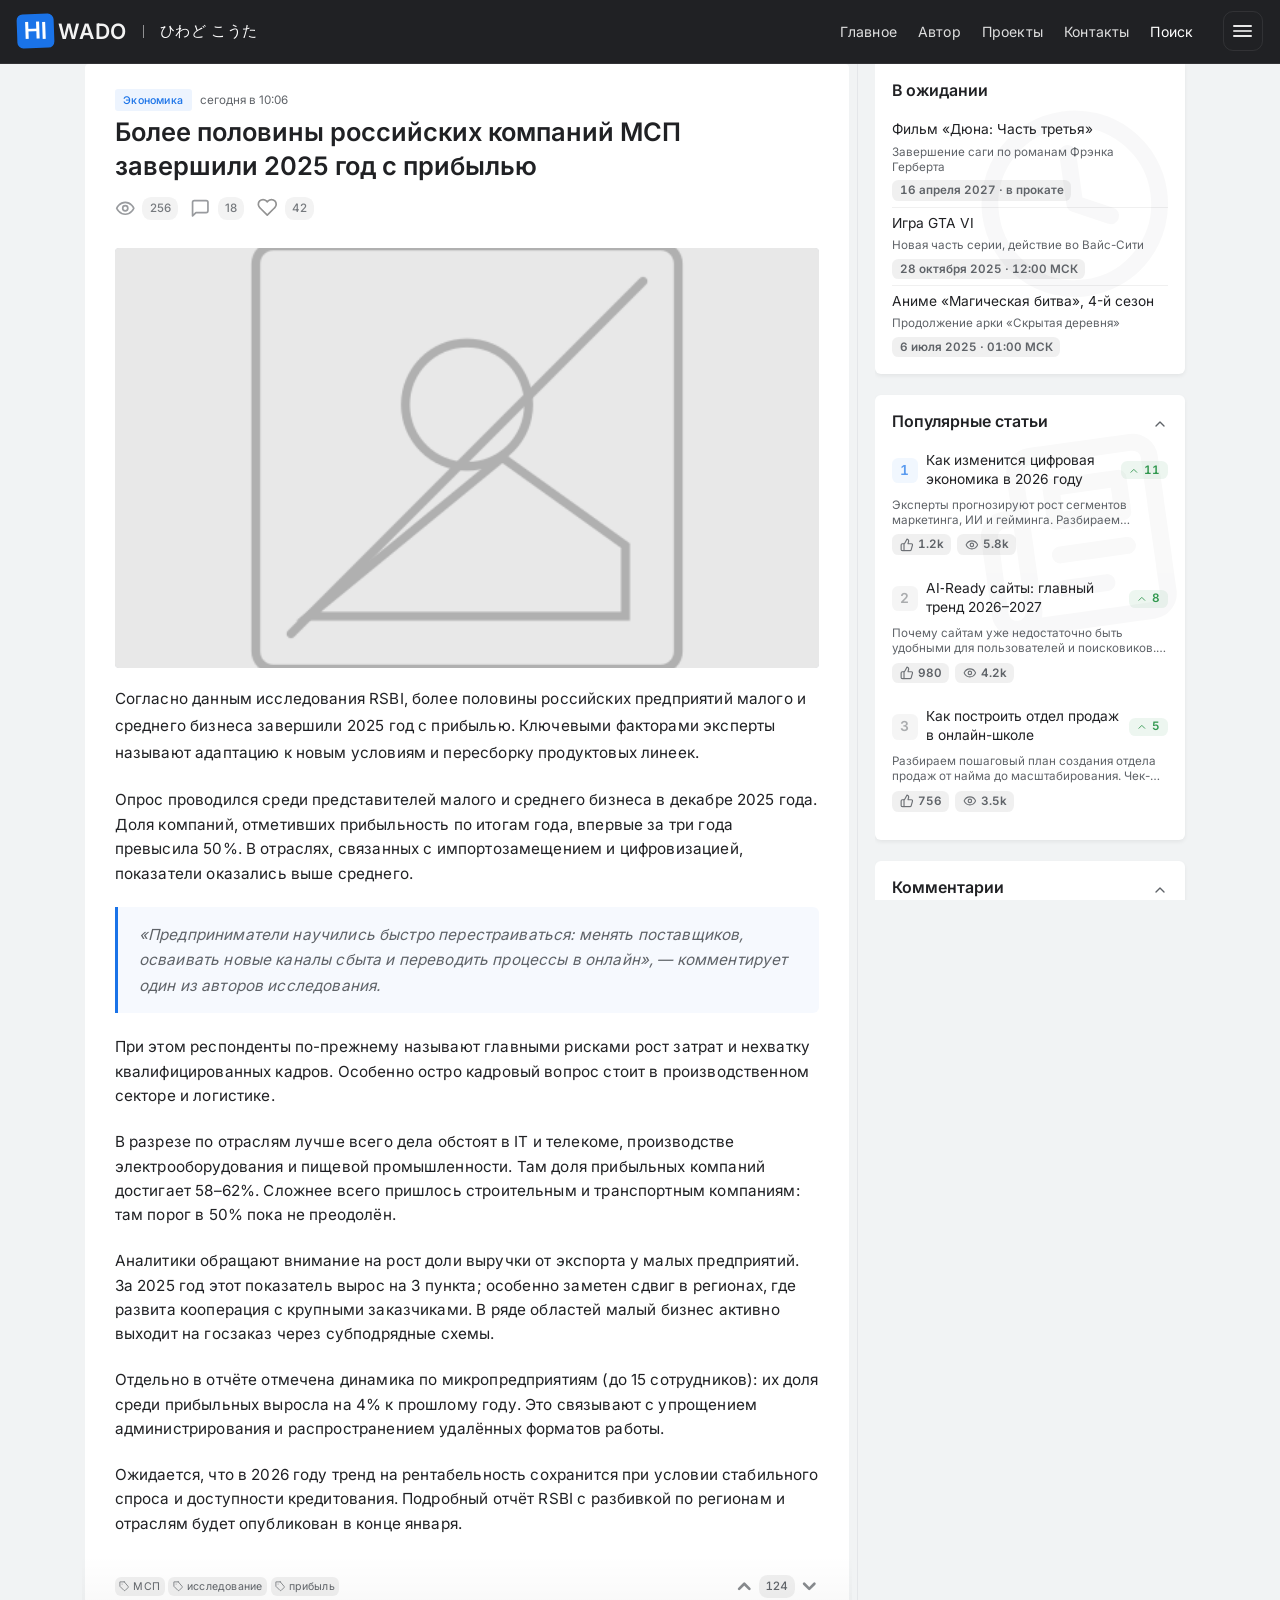
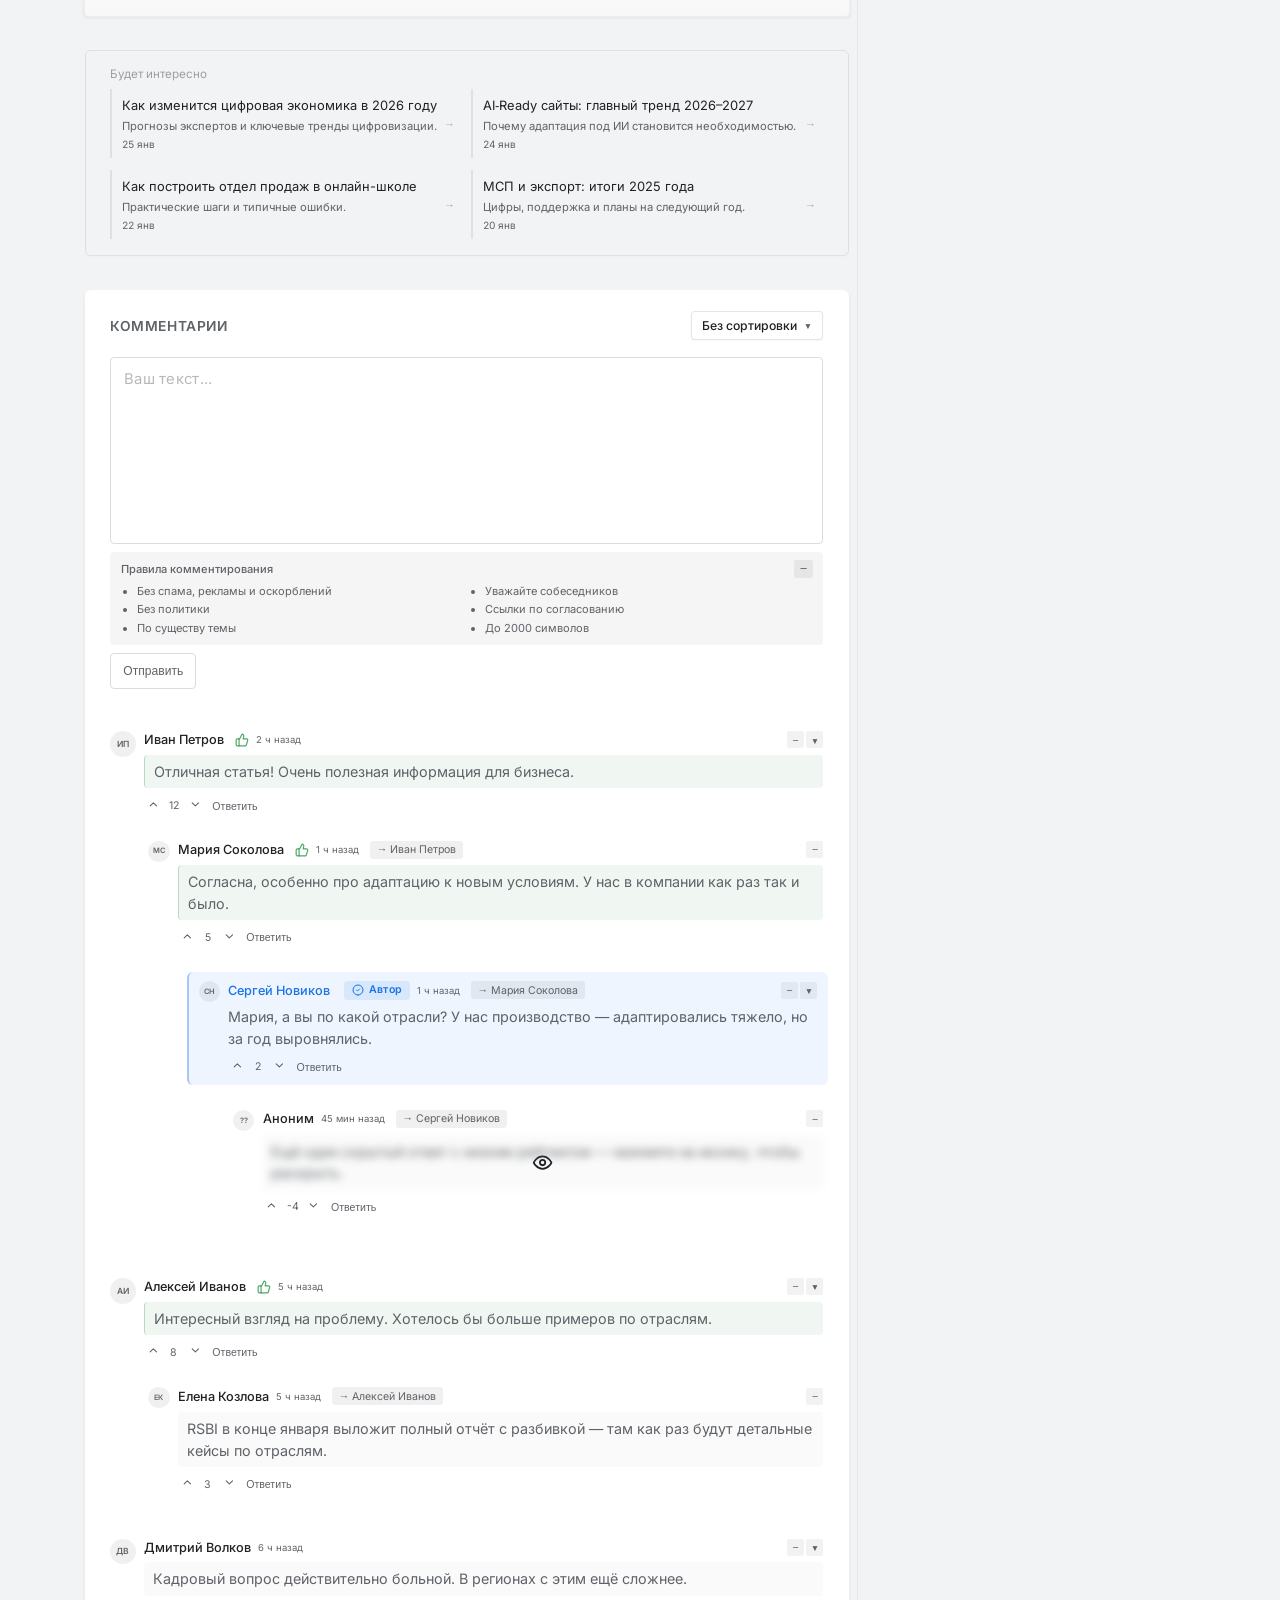
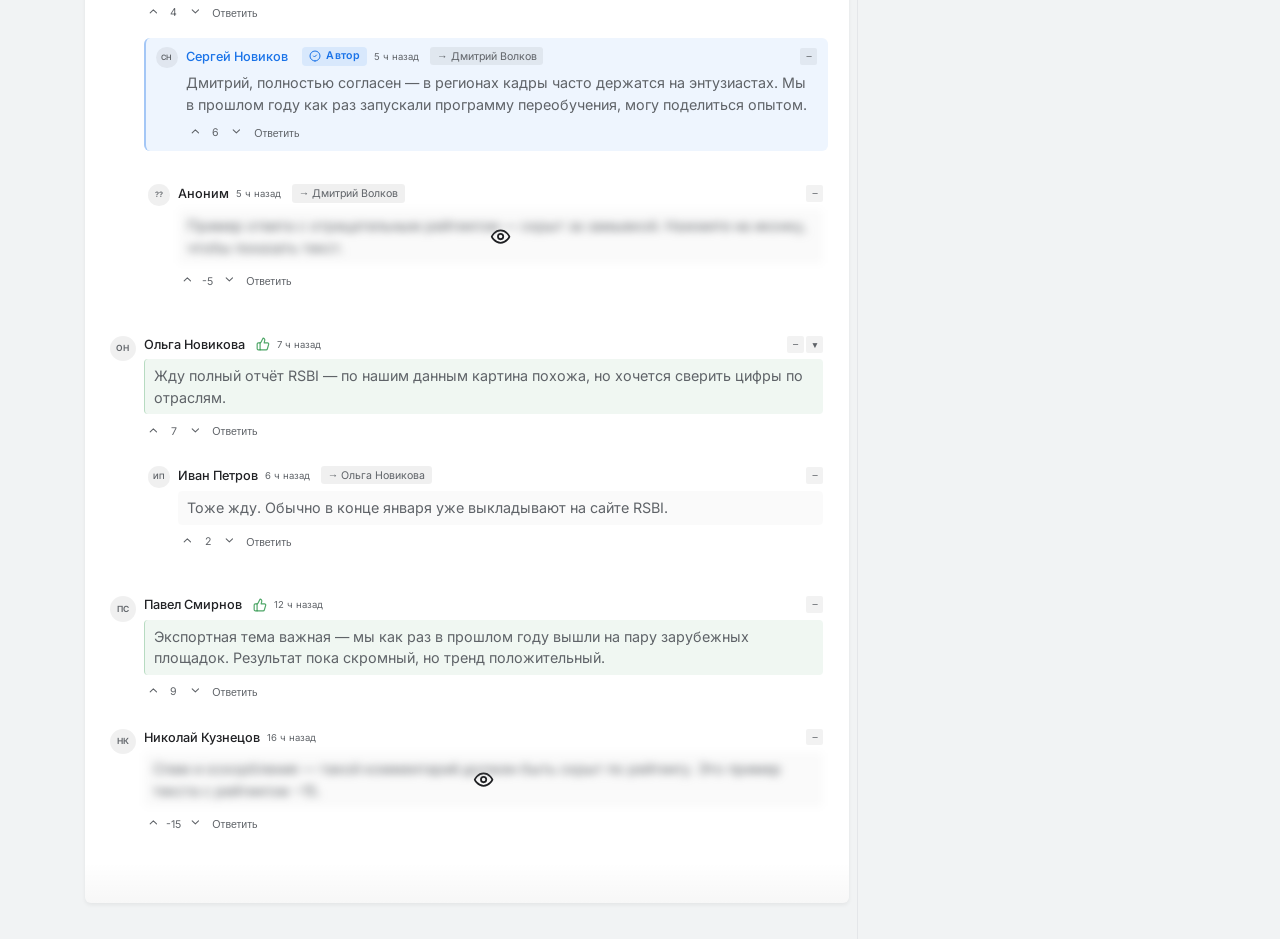
==== commit 54a204d9: "Validation completed" ====
--- a/fullnews.html
+++ b/fullnews.html
@@ -249,20 +249,22 @@
 
     <main class="page">
         <section class="main" aria-label="Полная новость">
+            <h1 class="visually-hidden">Статья</h1>
             <div class="card-wrapper">
                 <article class="card card--full" itemscope itemtype="https://schema.org/NewsArticle">
                     <header class="card-header">
                         <div class="card-meta">
                             <a href="/category/economy" class="tag">Экономика</a>
-                            <time class="time" datetime="2026-01-28T10:06:00" itemprop="datePublished">сегодня в 10:06</time>
-                        </div>
-                        <h1 class="card-title" itemprop="headline">Более половины российских компаний МСП
-                            завершили 2025 год с прибылью</h1>
+                            <time class="time" datetime="2026-01-28T10:06:00" itemprop="datePublished">сегодня в
+                                10:06</time>
+                        </div>
+                        <h2 class="card-title" itemprop="headline">Более половины российских компаний МСП
+                            завершили 2025 год с прибылью</h2>
                         <link itemprop="url" href="https://hiwado.com/news/msb-profit-2025">
                         <meta itemprop="author" content="Hiwado">
                         <meta itemprop="dateModified" content="2026-01-28T10:06:00">
-                        <div class="card-stats" aria-label="Просмотры, комментарии и закладки">
-                            <span class="views-stat" aria-label="Просмотры: 256"><span class="views-tooltip"
+                        <div class="card-stats">
+                            <span class="views-stat"><span class="views-tooltip"
                                     aria-hidden="true">Количество просмотров</span><span class="views-inner"><span
                                         class="icon icon--sm" aria-hidden="true"><svg width="20" height="20"
                                             viewBox="0 0 24 24" aria-hidden="true" focusable="false">
@@ -277,7 +279,7 @@
                                             <use href="#icon-comment" />
                                         </svg></span><span class="comment-count"
                                         aria-hidden="true">18</span></span></button>
-                            <span class="favorites-stat" aria-label="В избранном: 42"><span class="favorites-tooltip"
+                            <span class="favorites-stat"><span class="favorites-tooltip"
                                     aria-hidden="true">Добавлено в закладки</span><span class="favorites-inner"><button
                                         type="button" class="bookmark-btn" aria-label="Добавить в закладки"><span
                                             class="icon icon--sm" aria-hidden="true"><svg class="icon-favorite"
@@ -290,7 +292,8 @@
                     </header>
 
                     <div class="card-content">
-                        <figure class="card-image noimage" aria-hidden="true" itemprop="image" itemscope itemtype="https://schema.org/ImageObject">
+                        <figure class="card-image noimage" aria-hidden="true" itemprop="image" itemscope
+                            itemtype="https://schema.org/ImageObject">
                             <link itemprop="url" href="https://hiwado.com/images/no-image.png">
                             <img src="./images/no-image.png" alt="" width="720" height="405" loading="eager"
                                 decoding="async" itemprop="contentUrl">
@@ -342,7 +345,7 @@
                         </div>
                     </div>
 
-                    <footer class="card-footer" aria-label="Действия с новостью">
+                    <footer class="card-footer">
                         <span class="card-footer-tags">
                             <a href="/tag/msb" class="tag"><span class="card-footer-tags-icon" aria-hidden="true"><svg
                                         width="12" height="12" viewBox="0 0 24 24" aria-hidden="true">
@@ -422,11 +425,16 @@
                     <h2 id="comments-feed-title" class="comments-feed-title">Комментарии</h2>
                     <div class="comments-feed-sort">
                         <details class="comments-feed-sort-dropdown">
-                            <summary class="comments-feed-sort-trigger" aria-haspopup="listbox" aria-expanded="false"><span class="comments-feed-sort-trigger-text">Без сортировки</span></summary>
+                            <summary class="comments-feed-sort-trigger">
+                                <span class="comments-feed-sort-trigger-text">Без сортировки</span>
+                            </summary>
                             <ul class="comments-feed-sort-list" role="listbox">
-                                <li><button type="button" class="comments-feed-sort-option is-active" data-sort="order" role="option">Без сортировки</button></li>
-                                <li><button type="button" class="comments-feed-sort-option" data-sort="rating" role="option">По рейтингу</button></li>
-                                <li><button type="button" class="comments-feed-sort-option" data-sort="date" role="option">По дате</button></li>
+                                <li><button type="button" class="comments-feed-sort-option is-active" data-sort="order"
+                                        role="option">Без сортировки</button></li>
+                                <li><button type="button" class="comments-feed-sort-option" data-sort="rating"
+                                        role="option">По рейтингу</button></li>
+                                <li><button type="button" class="comments-feed-sort-option" data-sort="date"
+                                        role="option">По дате</button></li>
                             </ul>
                         </details>
                     </div>
@@ -437,7 +445,8 @@
                     <div class="comment-form-rules" id="comment-hint" aria-live="polite">
                         <div class="comment-form-rules-header">
                             <p class="comment-form-rules-title">Правила комментирования</p>
-                            <button type="button" class="comment-form-rules-toggle" aria-label="Свернуть правила" aria-expanded="true" data-comment-rules-toggle></button>
+                            <button type="button" class="comment-form-rules-toggle" aria-label="Свернуть правила"
+                                aria-expanded="true" data-comment-rules-toggle></button>
                         </div>
                         <ul class="comment-form-rules-list">
                             <li>Без спама, рекламы и оскорблений</li>
@@ -543,15 +552,23 @@
                                     </div>
                                 </div>
                                 <div class="comments-feed-replies">
-                                    <div class="comments-feed-item comments-feed-item--reply comments-feed-item--author">
+                                    <div
+                                        class="comments-feed-item comments-feed-item--reply comments-feed-item--author">
                                         <div class="comment-reply-inner">
                                             <a href="/user/sergey-novikov" class="comment-avatar-wrap"
                                                 aria-label="Профиль Сергея Новикова">
-                                                <div class="comment-avatar comment-avatar--sm" aria-hidden="true">СН</div>
+                                                <div class="comment-avatar comment-avatar--sm" aria-hidden="true">СН
+                                                </div>
                                             </a>
                                             <div class="comment-body">
                                                 <div class="comments-feed-meta">
-                                                    <a href="/user/sergey-novikov" class="comment-author-link">Сергей Новиков</a><span class="comment-author-badge" aria-label="Автор блога"><svg class="comment-author-badge-icon" width="12" height="12" viewBox="0 0 24 24" aria-hidden="true"><use href="#icon-author"/></svg><span class="comment-author-badge-text">Автор</span></span>
+                                                    <a href="/user/sergey-novikov" class="comment-author-link">Сергей
+                                                        Новиков</a><span class="comment-author-badge"><svg class="comment-author-badge-icon"
+                                                            width="12" height="12" viewBox="0 0 24 24"
+                                                            aria-hidden="true">
+                                                            <use href="#icon-author" />
+                                                        </svg><span
+                                                            class="comment-author-badge-text">Автор</span></span>
                                                     <time class="comments-feed-time" datetime="2026-01-28T08:15:00">1 ч
                                                         назад</time>
                                                     <span class="comment-reply-to" aria-hidden="true">→ Мария
@@ -823,22 +840,45 @@
                                     </a>
                                     <div class="comment-body">
                                         <div class="comments-feed-meta">
-                                            <a href="/user/sergey-novikov" class="comment-author-link">Сергей Новиков</a><span class="comment-author-badge" aria-label="Автор блога"><svg class="comment-author-badge-icon" width="12" height="12" viewBox="0 0 24 24" aria-hidden="true"><use href="#icon-author"/></svg><span class="comment-author-badge-text">Автор</span></span>
-                                            <time class="comments-feed-time" datetime="2026-01-28T04:30:00">5 ч назад</time>
+                                            <a href="/user/sergey-novikov" class="comment-author-link">Сергей
+                                                Новиков</a><span class="comment-author-badge"><svg class="comment-author-badge-icon"
+                                                    width="12" height="12" viewBox="0 0 24 24" aria-hidden="true">
+                                                    <use href="#icon-author" />
+                                                </svg><span class="comment-author-badge-text">Автор</span></span>
+                                            <time class="comments-feed-time" datetime="2026-01-28T04:30:00">5 ч
+                                                назад</time>
                                             <span class="comment-reply-to" aria-hidden="true">→ Дмитрий Волков</span>
                                             <span class="comment-meta-toggles">
-                                                <span class="comment-toggle-wrap"><span class="comment-toggle-tooltip" aria-hidden="true">Свернуть комментарий</span><button type="button" class="comment-toggle-btn" aria-label="Свернуть комментарий" data-comment-toggle></button></span>
+                                                <span class="comment-toggle-wrap"><span class="comment-toggle-tooltip"
+                                                        aria-hidden="true">Свернуть комментарий</span><button
+                                                        type="button" class="comment-toggle-btn"
+                                                        aria-label="Свернуть комментарий"
+                                                        data-comment-toggle></button></span>
                                             </span>
                                         </div>
-                                        <p class="comments-feed-text">Дмитрий, полностью согласен — в регионах кадры часто держатся на энтузиастах. Мы в прошлом году как раз запускали программу переобучения, могу поделиться опытом.</p>
+                                        <p class="comments-feed-text">Дмитрий, полностью согласен — в регионах кадры
+                                            часто держатся на энтузиастах. Мы в прошлом году как раз запускали программу
+                                            переобучения, могу поделиться опытом.</p>
                                         <div class="comment-actions-row">
                                             <div class="comment-actions">
-                                                <div class="comment-rating" role="group" aria-label="Рейтинг комментария">
-                                                    <button type="button" class="comment-rating-btn comment-rating-up" aria-label="Плюс" data-action="up"><span class="icon icon--xs" aria-hidden="true"><svg width="14" height="14" viewBox="0 0 24 24"><use href="#icon-chevron-up"/></svg></span></button>
+                                                <div class="comment-rating" role="group"
+                                                    aria-label="Рейтинг комментария">
+                                                    <button type="button" class="comment-rating-btn comment-rating-up"
+                                                        aria-label="Плюс" data-action="up"><span class="icon icon--xs"
+                                                            aria-hidden="true"><svg width="14" height="14"
+                                                                viewBox="0 0 24 24">
+                                                                <use href="#icon-chevron-up" />
+                                                            </svg></span></button>
                                                     <span class="comment-rating-value" aria-live="polite">6</span>
-                                                    <button type="button" class="comment-rating-btn comment-rating-down" aria-label="Минус" data-action="down"><span class="icon icon--xs" aria-hidden="true"><svg width="14" height="14" viewBox="0 0 24 24"><use href="#icon-chevron-down"/></svg></span></button>
+                                                    <button type="button" class="comment-rating-btn comment-rating-down"
+                                                        aria-label="Минус" data-action="down"><span
+                                                            class="icon icon--xs" aria-hidden="true"><svg width="14"
+                                                                height="14" viewBox="0 0 24 24">
+                                                                <use href="#icon-chevron-down" />
+                                                            </svg></span></button>
                                                 </div>
-                                                <button type="button" class="comment-reply-btn" aria-label="Ответить" data-reply-trigger>Ответить</button>
+                                                <button type="button" class="comment-reply-btn" aria-label="Ответить"
+                                                    data-reply-trigger>Ответить</button>
                                             </div>
                                         </div>
                                     </div>
@@ -1104,9 +1144,9 @@
         <div class="divider" aria-hidden="true"></div>
 
         <aside class="aside">
-            <div class="widget widget--awaiting widget--no-collapse" aria-labelledby="awaiting-title">
+            <div class="widget widget--awaiting widget--no-collapse" role="region" aria-labelledby="awaiting-title">
                 <div class="widget-summary">
-                    <h4 id="awaiting-title">В ожидании</h4>
+                    <h3 id="awaiting-title">В ожидании</h3>
                 </div>
                 <div class="widget-content">
                     <span class="widget-awaiting-bg-icon" aria-hidden="true"><svg viewBox="0 0 24 24" fill="none"
@@ -1135,7 +1175,7 @@
 
             <details class="widget widget--popular-articles" open aria-labelledby="popular-articles-title">
                 <summary class="widget-summary">
-                    <h4 id="popular-articles-title">Популярные статьи</h4>
+                    <h3 id="popular-articles-title">Популярные статьи</h3>
                     <span class="widget-summary-icon" aria-hidden="true"><svg width="16" height="16" viewBox="0 0 24 24"
                             fill="none" stroke="currentColor" stroke-width="2">
                             <use href="#icon-chevron-down" />
@@ -1149,9 +1189,9 @@
                     <ul class="popular-articles">
                         <li class="article-item">
                             <a class="article-link" href="/articles/digital-economy-2026">
-                                <span class="article-rank" aria-label="Рейтинг: 1">1</span>
+                                <span class="article-rank">1</span>
                                 <span class="article-title">Как изменится цифровая экономика в 2026 году</span>
-                                <span class="up" aria-label="Поднялось на 11 позиций"><span class="icon icon--xs"
+                                <span class="up"><span class="icon icon--xs"
                                         aria-hidden="true"><svg viewBox="0 0 24 24" aria-hidden="true">
                                             <use href="#icon-chevron-up" />
                                         </svg></span> 11</span>
@@ -1159,15 +1199,15 @@
                                     <span class="article-excerpt">Эксперты прогнозируют рост сегментов маркетинга, ИИ и
                                         гейминга. Разбираем ключевые тренды, возможности для бизнеса и риски, о которых
                                         стоит подумать уже сейчас.</span>
-                                    <span class="article-meta" aria-label="Статистика: 1200 нравится, 5800 просмотров">
-                                        <span class="article-meta-item" aria-label="Нравится: 1200">
+                                    <span class="article-meta">
+                                        <span class="article-meta-item">
                                             <span class="article-meta-icon icon icon--xs" aria-hidden="true"><svg
                                                     viewBox="0 0 24 24" aria-hidden="true">
                                                     <use href="#icon-thumb-up" />
                                                 </svg></span>
                                             <span class="article-meta-value">1.2k</span>
                                         </span>
-                                        <span class="article-meta-item" aria-label="Просмотры: 5800">
+                                        <span class="article-meta-item">
                                             <span class="article-meta-icon icon icon--xs" aria-hidden="true"><svg
                                                     viewBox="0 0 24 24" aria-hidden="true">
                                                     <use href="#icon-eye" />
@@ -1180,9 +1220,9 @@
                         </li>
                         <li class="article-item">
                             <a class="article-link" href="/articles/ai-ready-sites">
-                                <span class="article-rank" aria-label="Рейтинг: 2">2</span>
+                                <span class="article-rank">2</span>
                                 <span class="article-title">AI‑Ready сайты: главный тренд 2026–2027</span>
-                                <span class="up" aria-label="Поднялось на 8 позиций"><span class="icon icon--xs"
+                                <span class="up"><span class="icon icon--xs"
                                         aria-hidden="true"><svg viewBox="0 0 24 24" aria-hidden="true">
                                             <use href="#icon-chevron-up" />
                                         </svg></span> 8</span>
@@ -1190,15 +1230,15 @@
                                     <span class="article-excerpt">Почему сайтам уже недостаточно быть удобными для
                                         пользователей и поисковиков. Что такое AI‑Ready, как к этому готовиться и какие
                                         шаги предпринять в первую очередь.</span>
-                                    <span class="article-meta" aria-label="Статистика: 980 нравится, 4200 просмотров">
-                                        <span class="article-meta-item" aria-label="Нравится: 980">
+                                    <span class="article-meta">
+                                        <span class="article-meta-item">
                                             <span class="article-meta-icon icon icon--xs" aria-hidden="true"><svg
                                                     viewBox="0 0 24 24" aria-hidden="true">
                                                     <use href="#icon-thumb-up" />
                                                 </svg></span>
                                             <span class="article-meta-value">980</span>
                                         </span>
-                                        <span class="article-meta-item" aria-label="Просмотры: 4200">
+                                        <span class="article-meta-item">
                                             <span class="article-meta-icon icon icon--xs" aria-hidden="true"><svg
                                                     viewBox="0 0 24 24" aria-hidden="true">
                                                     <use href="#icon-eye" />
@@ -1211,9 +1251,9 @@
                         </li>
                         <li class="article-item">
                             <a class="article-link" href="/articles/sales-department-online-school">
-                                <span class="article-rank" aria-label="Рейтинг: 3">3</span>
+                                <span class="article-rank">3</span>
                                 <span class="article-title">Как построить отдел продаж в онлайн-школе</span>
-                                <span class="up" aria-label="Поднялось на 5 позиций"><span class="icon icon--xs"
+                                <span class="up"><span class="icon icon--xs"
                                         aria-hidden="true"><svg viewBox="0 0 24 24" aria-hidden="true">
                                             <use href="#icon-chevron-up" />
                                         </svg></span> 5</span>
@@ -1222,15 +1262,15 @@
                                         найма
                                         до масштабирования. Чек-листы, скрипты, метрики эффективности и типичные ошибки,
                                         которых лучше избегать.</span>
-                                    <span class="article-meta" aria-label="Статистика: 756 нравится, 3500 просмотров">
-                                        <span class="article-meta-item" aria-label="Нравится: 756">
+                                    <span class="article-meta">
+                                        <span class="article-meta-item">
                                             <span class="article-meta-icon icon icon--xs" aria-hidden="true"><svg
                                                     viewBox="0 0 24 24" aria-hidden="true">
                                                     <use href="#icon-thumb-up" />
                                                 </svg></span>
                                             <span class="article-meta-value">756</span>
                                         </span>
-                                        <span class="article-meta-item" aria-label="Просмотры: 3500">
+                                        <span class="article-meta-item">
                                             <span class="article-meta-icon icon icon--xs" aria-hidden="true"><svg
                                                     viewBox="0 0 24 24" aria-hidden="true">
                                                     <use href="#icon-eye" />
@@ -1259,14 +1299,14 @@
                             <use href="#icon-comment" />
                         </svg></span>
                     <ul class="popular">
-                        <li class="popular-item">
+                        <li class="popular-item" itemscope itemtype="https://schema.org/Comment">
                             <div class="popular-main">
                                 <div class="popular-body">
                                     <a class="popular-link" href="/comments/1">
                                         <span class="popular-text">Отличная статья! Очень полезная информация для
                                             бизнеса.</span>
                                     </a>
-                                    <span class="popular-rating" aria-label="Рейтинг: 124" title="Рейтинг">
+                                    <span class="popular-rating" title="Рейтинг">
                                         <span class="popular-rating-icon" aria-hidden="true"><svg viewBox="0 0 24 24"
                                                 width="14" height="14" aria-hidden="true">
                                                 <use href="#icon-thumb-up" />
@@ -1289,14 +1329,14 @@
                                 </div>
                             </div>
                         </li>
-                        <li class="popular-item">
+                        <li class="popular-item" itemscope itemtype="https://schema.org/Comment">
                             <div class="popular-main">
                                 <div class="popular-body">
                                     <a class="popular-link" href="/comments/2">
                                         <span class="popular-text">Согласна с автором, особенно про адаптацию к новым
                                             условиям.</span>
                                     </a>
-                                    <span class="popular-rating" aria-label="Рейтинг: 98" title="Рейтинг">
+                                    <span class="popular-rating" title="Рейтинг">
                                         <span class="popular-rating-icon" aria-hidden="true"><svg viewBox="0 0 24 24"
                                                 width="14" height="14" aria-hidden="true">
                                                 <use href="#icon-thumb-up" />
@@ -1319,14 +1359,14 @@
                                 </div>
                             </div>
                         </li>
-                        <li class="popular-item">
+                        <li class="popular-item" itemscope itemtype="https://schema.org/Comment">
                             <div class="popular-main">
                                 <div class="popular-body">
                                     <a class="popular-link" href="/comments/3">
                                         <span class="popular-text">Интересный взгляд на проблему. Хотелось бы больше
                                             примеров.</span>
                                     </a>
-                                    <span class="popular-rating" aria-label="Рейтинг: 76" title="Рейтинг">
+                                    <span class="popular-rating" title="Рейтинг">
                                         <span class="popular-rating-icon" aria-hidden="true"><svg viewBox="0 0 24 24"
                                                 width="14" height="14" aria-hidden="true">
                                                 <use href="#icon-thumb-up" />
@@ -1379,7 +1419,7 @@
         aria-label="Просмотр изображения">
         <div class="lightbox-backdrop"></div>
         <div class="lightbox-content">
-            <img class="lightbox-img" alt="" decoding="async">
+            <img class="lightbox-img" alt="" src="[data-uri]" decoding="async" tabindex="-1">
         </div>
     </div>
 
--- a/styles/main.css
+++ b/styles/main.css
@@ -1,5 +1,3 @@
-@layer base, components, utilities;
-
 :root {
     --bg: #f1f3f4;
     --card: #ffffff;
@@ -47,7 +45,6 @@
     --gray-900: #202124;
 
     --topbar-height: 3.75375rem;
-    /* +10% по высоте */
 
     --shadow-md: 0 2px 4px rgba(0, 0, 0, 0.06);
     --shadow-lg: 0 4px 12px rgba(0, 0, 0, 0.08);
@@ -77,30 +74,28 @@
     height: 1.25rem;
 }
 
-@layer base {
-
-    *,
-    *::before,
-    *::after {
-        box-sizing: border-box;
-    }
-
-    html {
-        font-size: 106%;
-        scroll-behavior: smooth;
-        -webkit-text-size-adjust: 100%;
-        text-size-adjust: 100%;
-    }
-
-    body {
-        margin: 0;
-        font-family: Inter, -apple-system, BlinkMacSystemFont, "Segoe UI", Roboto, sans-serif;
-        background: var(--bg);
-        color: var(--text);
-        -webkit-font-smoothing: antialiased;
-        -moz-osx-font-smoothing: grayscale;
-        text-rendering: optimizeLegibility;
-    }
+*,
+*::before,
+*::after {
+    box-sizing: border-box;
+}
+
+html {
+    font-size: 106%;
+    scroll-behavior: smooth;
+    -webkit-text-size-adjust: 100%;
+    text-size-adjust: 100%;
+    overflow-y: scroll;
+}
+
+body {
+    margin: 0;
+    font-family: Inter, -apple-system, BlinkMacSystemFont, "Segoe UI", Roboto, sans-serif;
+    background: var(--bg);
+    color: var(--text);
+    -webkit-font-smoothing: antialiased;
+    -moz-osx-font-smoothing: grayscale;
+    text-rendering: optimizeLegibility;
 }
 
 .topbar {
@@ -798,6 +793,12 @@
     box-sizing: border-box;
 }
 
+@media (min-width: 1026px) {
+    .page {
+        padding: 0 5.5em;
+    }
+}
+
 .divider {
     display: none;
     background: rgba(212, 214, 217, 0.43);
@@ -807,6 +808,803 @@
 
 .main {
     margin-top: 0;
+}
+
+.profile-main {
+    margin-top: 0;
+}
+
+.profile-wrapper {
+    margin-bottom: var(--spacing-lg);
+    width: 100%;
+    border-radius: 0 0 8px 8px;
+    overflow: hidden;
+    background: var(--card);
+    box-sizing: border-box;
+}
+
+.profile-cover {
+    width: 100%;
+    min-height: 160px;
+    background-repeat: no-repeat;
+    background-position: center;
+    background-size: cover;
+    background-color: var(--bg);
+}
+
+.profile-cover--placeholder {
+    background-image: linear-gradient(165deg, rgba(26, 115, 232, 0.06) 0%, transparent 55%);
+}
+
+.profile-card {
+    padding: 0 1.75rem 1.5rem;
+    padding-top: 1rem;
+    margin-top: -36px;
+    position: relative;
+    z-index: 1;
+    box-sizing: border-box;
+    width: 100%;
+}
+
+.profile-header {
+    display: flex;
+    flex-direction: column;
+    gap: 1.5rem;
+}
+
+.profile-identity {
+    display: flex;
+    flex-wrap: wrap;
+    gap: 1.25rem 1.5rem;
+    align-items: flex-start;
+}
+
+.profile-avatar-wrap {
+    flex-shrink: 0;
+    display: flex;
+    flex-direction: column;
+    align-items: center;
+    gap: 0.5rem;
+    margin-top: -0.5rem;
+}
+
+.profile-avatar {
+    width: 128px;
+    height: 128px;
+    border-radius: 50%;
+    object-fit: cover;
+    display: block;
+    background: transparent;
+    border: 0;
+    box-shadow: 0 0 0 4px #fff;
+}
+
+.profile-actions--under-avatar {
+    display: flex;
+    gap: 0.5rem;
+}
+
+.profile-action-hint {
+    position: relative;
+    display: inline-flex;
+    cursor: help;
+}
+
+.profile-action-hint:hover .profile-detail-tooltip {
+    opacity: 1;
+    visibility: visible;
+}
+
+.profile-actions--under-avatar .profile-action--icon,
+.profile-action--icon {
+    width: 31px;
+    height: 31px;
+    min-width: 31px;
+    min-height: 31px;
+    padding: 0 !important;
+    border-radius: 50%;
+    display: inline-flex;
+    align-items: center;
+    justify-content: center;
+    border: none;
+    outline: none;
+    background: transparent;
+    color: var(--muted);
+    cursor: pointer;
+    text-decoration: none;
+    transition: color var(--transition-fast);
+    box-sizing: border-box;
+}
+
+.profile-action--icon .icon {
+    color: currentColor;
+}
+
+.profile-action--icon:hover {
+    color: var(--accent);
+}
+
+a.profile-action--icon:hover {
+    color: var(--accent);
+}
+
+.profile-info {
+    width: 100%;
+    min-width: 0;
+    padding-top: 0.75rem;
+}
+
+.profile-intro {
+    flex: 1 1 240px;
+    min-width: 0;
+    margin: 2.25rem 0 0;
+    padding: 0;
+    font-size: 1.05rem;
+}
+
+.profile-name-row {
+    display: inline-flex;
+    align-items: center;
+    gap: 0.5rem;
+    flex-wrap: wrap;
+    margin-bottom: 0.15rem;
+}
+
+.profile-name {
+    margin: 0;
+    font-size: 1.125em;
+    font-weight: 600;
+    line-height: 1.3;
+    color: var(--text);
+}
+
+.profile-status-badge {
+    display: inline-block;
+    padding: 0.2rem 0.5rem;
+    font-size: 0.625em;
+    font-weight: 500;
+    line-height: 1.3;
+    color: var(--muted);
+    background: rgba(0, 0, 0, 0.06);
+    border-radius: 4px;
+}
+
+.profile-username {
+    margin: 0 0 0.35rem;
+    font-size: 0.75em;
+    color: var(--muted);
+    line-height: 1.35;
+}
+
+.profile-bio {
+    margin: 0;
+    padding: 0.5rem 0 0.5rem 0.6rem;
+    font-size: 0.75em;
+    line-height: 1.5;
+    color: var(--muted);
+    max-width: 36rem;
+    border-left: 2px solid var(--border);
+}
+
+.profile-block {
+    margin-bottom: 1rem;
+    padding: 0.75rem 0;
+    background: transparent;
+}
+
+.profile-block:last-child {
+    margin-bottom: 0;
+}
+
+.profile-block--stats {
+    padding: 1.05rem 1.3rem;
+    margin: 0 -0.2rem;
+    border-radius: 10px;
+    background: rgba(0, 0, 0, 0.03);
+}
+
+.profile-block--stats .profile-stats {
+    display: grid;
+    grid-template-columns: 1fr auto 1fr auto;
+    align-items: center;
+    gap: 0.65rem 1.5rem;
+    margin: 0;
+    font-size: calc(var(--font-base) * 0.9);
+    line-height: 1.5;
+}
+
+.profile-block--stats .profile-stat-label {
+    display: inline-flex;
+    align-items: center;
+    gap: 0.5rem;
+    font-size: inherit;
+    color: var(--muted);
+    font-weight: 400;
+    margin: 0;
+    min-height: 1.25rem;
+    letter-spacing: 0.01em;
+}
+
+.profile-block--stats .profile-stats .profile-stat-label:nth-child(3),
+.profile-block--stats .profile-stats .profile-stat-label:nth-child(7),
+.profile-block--stats .profile-stats .profile-stat-label:nth-child(11) {
+    padding-left: 1.25rem;
+    border-left: 1px solid rgba(0, 0, 0, 0.07);
+}
+
+.profile-block--stats .profile-stat-icon {
+    color: var(--muted);
+    opacity: 0.92;
+    flex-shrink: 0;
+}
+
+.profile-block--stats .profile-stat-value {
+    font-size: inherit;
+    font-weight: 600;
+    color: var(--text);
+    margin: 0;
+    padding: 0.2rem 0.4rem;
+    text-align: right;
+    min-width: 2.5em;
+    font-variant-numeric: tabular-nums;
+    letter-spacing: 0.02em;
+}
+
+.profile-block--stats .profile-stat-value time {
+    font-weight: 500;
+}
+
+.profile-block--stats .profile-stat-link {
+    color: var(--text);
+    text-decoration: none;
+    font-weight: 600;
+    transition: color var(--transition-fast);
+}
+
+.profile-block--stats .profile-stat-link:hover {
+    color: var(--accent);
+}
+
+.profile-block--details {
+    padding: 0.53rem 0;
+    margin-top: 1.06rem;
+    font-size: 1.05rem;
+}
+
+.profile-details-label {
+    font-size: 0.795em;
+    color: var(--muted);
+    display: block;
+    margin-bottom: 0.53rem;
+}
+
+.profile-block--badges {
+    padding: 0.64rem 0;
+}
+
+.profile-block--actions {
+    padding: 0.5rem 0 0;
+}
+
+.profile-stats {
+    display: flex;
+    flex-wrap: wrap;
+    gap: 1.25rem 1.75rem;
+    margin: 0;
+}
+
+.profile-stat {
+    margin: 0;
+}
+
+.profile-stat-label {
+    font-size: var(--font-sm);
+    color: var(--muted);
+    font-weight: 400;
+    margin: 0 0 0.1rem;
+}
+
+.profile-stat-value {
+    font-size: var(--font-md);
+    font-weight: 600;
+    color: var(--text);
+    margin: 0;
+}
+
+.profile-stat-value time {
+    font-weight: 500;
+}
+
+.profile-stat-link {
+    color: var(--text);
+    text-decoration: none;
+    font-weight: 600;
+    transition: color var(--transition-fast);
+}
+
+.profile-stat-link:hover {
+    color: var(--accent);
+}
+
+.profile-actions {
+    display: flex;
+    flex-wrap: wrap;
+    gap: 0.6rem;
+}
+
+.profile-action {
+    display: inline-flex;
+    align-items: center;
+    justify-content: center;
+    padding: 0.45rem 0.9rem;
+    font-size: var(--font-base);
+    font-weight: 500;
+    border-radius: 4px;
+    text-decoration: none;
+    cursor: pointer;
+    border: none;
+    transition: color var(--transition-fast), background var(--transition-fast);
+    font-family: inherit;
+}
+
+.profile-action--primary {
+    background: var(--accent);
+    color: #fff;
+}
+
+.profile-action--primary:hover {
+    background: #1557b0;
+    color: #fff;
+}
+
+.profile-action--secondary {
+    background: rgba(26, 115, 232, 0.06);
+    color: var(--accent);
+}
+
+.profile-action--secondary:hover {
+    background: rgba(26, 115, 232, 0.1);
+}
+
+.profile-details {
+    list-style: none;
+    margin: 0;
+    padding: 0;
+    display: flex;
+    flex-wrap: wrap;
+    gap: 0.53rem 1.59rem;
+}
+
+.profile-detail {
+    display: inline-flex;
+    align-items: center;
+    font-size: 0.795em;
+    color: var(--muted);
+}
+
+.profile-detail-hint {
+    position: relative;
+    display: inline-flex;
+    align-items: center;
+    gap: 0.37rem;
+    cursor: help;
+}
+
+.profile-detail-tooltip {
+    position: absolute;
+    bottom: 100%;
+    left: 50%;
+    transform: translateX(-50%);
+    margin-bottom: 0.55rem;
+    padding: 0.44rem 0.715rem;
+    font-size: 0.825rem;
+    font-weight: 500;
+    line-height: 1.2;
+    color: #fff;
+    background: var(--text);
+    border-radius: 6.6px;
+    white-space: nowrap;
+    opacity: 0;
+    visibility: hidden;
+    pointer-events: none;
+    transition: opacity 0.15s ease, visibility 0.15s ease, transform 0.15s ease;
+    box-shadow: 0 4.4px 13.2px rgba(0, 0, 0, 0.15);
+}
+
+.profile-detail-tooltip::after {
+    content: "";
+    position: absolute;
+    top: 100%;
+    left: 50%;
+    margin-left: -4.4px;
+    border: 4.4px solid transparent;
+    border-top-color: var(--text);
+}
+
+.profile-detail-hint:hover .profile-detail-tooltip {
+    opacity: 1;
+    visibility: visible;
+}
+
+.profile-detail-icon {
+    color: var(--muted);
+    flex-shrink: 0;
+    opacity: 0.7;
+    display: inline-flex;
+    align-items: center;
+    justify-content: center;
+}
+
+.profile-detail-icon svg {
+    display: block;
+}
+
+.profile-detail-link {
+    color: var(--text);
+    text-decoration: none;
+    transition: color var(--transition-fast);
+}
+
+.profile-detail-link:hover {
+    color: var(--accent);
+}
+
+.profile-detail-value {
+    color: var(--text);
+}
+
+.profile-badges {
+    margin: 0;
+}
+
+.profile-badges-label {
+    font-size: calc(var(--font-sm) * 1.06);
+    color: var(--muted);
+    display: block;
+    margin-bottom: 0.53rem;
+}
+
+.profile-badges-list {
+    list-style: none;
+    margin: 0;
+    padding: 0;
+    display: flex;
+    flex-wrap: wrap;
+    gap: 0.53rem 1.06rem;
+}
+
+.profile-badge {
+    display: inline-flex;
+    align-items: center;
+    gap: 0.37rem;
+    padding: 0.3rem 0.58rem;
+    background: rgba(26, 115, 232, 0.06);
+    border-radius: 6px;
+    font-size: calc(var(--font-sm) * 1.06);
+    color: var(--text);
+    transition: background var(--transition-fast);
+}
+
+.profile-badge:hover {
+    background: rgba(26, 115, 232, 0.1);
+}
+
+.profile-badge-hint {
+    position: relative;
+    display: inline-flex;
+    align-items: center;
+    gap: 0.37rem;
+    cursor: help;
+}
+
+.profile-badge-hint:hover .profile-detail-tooltip {
+    opacity: 1;
+    visibility: visible;
+}
+
+.profile-badge-icon {
+    color: var(--accent);
+    opacity: 0.9;
+}
+
+.profile-badge-name {
+    font-weight: 500;
+}
+
+.profile-activity {
+    margin-top: 0;
+    margin-bottom: var(--spacing-lg);
+    padding: 1.31rem 1.58rem;
+    background: var(--card);
+    border-radius: 8px;
+    box-sizing: border-box;
+    font-size: 1.155rem;
+}
+
+.profile-activity-title {
+    margin: 0 0 0.79rem;
+    font-size: 1em;
+    font-weight: 600;
+    color: var(--text);
+    letter-spacing: -0.01em;
+}
+
+.visually-hidden {
+    position: absolute;
+    width: 1px;
+    height: 1px;
+    padding: 0;
+    margin: -1px;
+    overflow: hidden;
+    clip-path: inset(50%);
+    white-space: nowrap;
+    border: 0;
+}
+
+.profile-activity-tabbar {
+    display: flex;
+    gap: 0.26rem;
+    margin-bottom: 1.05rem;
+}
+
+.profile-activity-tab {
+    display: inline-block;
+    padding: 0.42rem 0.79rem;
+    font-size: 0.75em;
+    font-weight: 500;
+    color: var(--muted);
+    background: transparent;
+    border: none;
+    border-radius: 6px;
+    cursor: pointer;
+    font-family: inherit;
+    transition: color var(--transition-fast), background var(--transition-fast);
+}
+
+.profile-activity-tab:hover {
+    color: var(--text);
+    background: rgba(0, 0, 0, 0.04);
+}
+
+.profile-activity-tabs--posts .profile-activity-tabbar #profile-tab-posts,
+.profile-activity-tabs--comments .profile-activity-tabbar #profile-tab-comments {
+    color: var(--text);
+    background: rgba(0, 0, 0, 0.06);
+}
+
+.profile-activity-panel--posts,
+.profile-activity-panel--comments {
+    display: none;
+}
+
+.profile-activity-tabs--posts .profile-activity-panel--posts {
+    display: block;
+}
+
+.profile-activity-tabs--comments .profile-activity-panel--comments {
+    display: block;
+}
+
+.profile-activity-list {
+    list-style: none;
+    margin: 0 0 0.79rem;
+    padding: 0;
+}
+
+.profile-activity-list .profile-activity-item {
+    display: flex;
+    align-items: flex-start;
+    gap: 0.5rem;
+    padding: 0.63rem 0;
+    border-bottom: 1px solid var(--border);
+    text-decoration: none;
+    color: var(--text);
+    transition: color var(--transition-fast);
+}
+
+.profile-activity-item-icon {
+    flex-shrink: 0;
+    color: var(--muted);
+    opacity: 0.85;
+    margin-top: 0.15em;
+}
+
+a.profile-activity-item:hover .profile-activity-item-icon {
+    color: var(--accent);
+    opacity: 1;
+}
+
+.profile-activity-item-content {
+    min-width: 0;
+    flex: 1;
+}
+
+.profile-activity-item-rating {
+    flex-shrink: 0;
+    margin-left: auto;
+    align-self: center;
+    display: inline-flex;
+    align-items: center;
+    gap: 0.25rem;
+    font-size: 0.625em;
+    font-weight: 500;
+    font-variant-numeric: tabular-nums;
+    color: var(--muted);
+}
+
+.profile-activity-item-rating-icon {
+    color: var(--muted);
+    opacity: 0.85;
+}
+
+a.profile-activity-item:hover .profile-activity-item-rating,
+a.profile-activity-item:hover .profile-activity-item-rating-icon {
+    color: var(--accent);
+    opacity: 1;
+}
+
+.profile-activity-list .profile-activity-item:last-child {
+    border-bottom: none;
+}
+
+a.profile-activity-item:hover {
+    color: var(--accent);
+}
+
+a.profile-activity-item:hover .profile-activity-item-content .profile-activity-item-title {
+    color: var(--accent);
+}
+
+.profile-activity-item-content .profile-activity-item-title {
+    display: block;
+    font-size: 0.75em;
+    font-weight: 500;
+    line-height: 1.4;
+    margin: 0 0 0.21rem;
+    color: var(--text);
+    transition: color var(--transition-fast);
+}
+
+.profile-activity-item-content .profile-activity-item-desc {
+    display: block;
+    margin: 0 0 0.21rem;
+    font-size: 0.625em;
+    line-height: 1.45;
+    color: var(--muted);
+}
+
+.profile-activity-item-content .profile-activity-item-meta {
+    display: inline-flex;
+    align-items: center;
+    gap: 0.35rem;
+    font-size: 0.625em;
+    color: var(--muted);
+    line-height: 1.35;
+}
+
+.profile-activity-item-meta-icon {
+    flex-shrink: 0;
+    color: var(--muted);
+    opacity: 0.8;
+}
+
+.profile-activity-item-meta .profile-activity-item-link {
+    color: var(--accent);
+}
+
+.profile-activity-item-content .profile-activity-item-article {
+    display: block;
+    margin: 0 0 0.21rem;
+    font-size: 0.625em;
+    line-height: 1.45;
+    color: var(--muted);
+}
+
+.profile-activity-more {
+    display: inline-flex;
+    align-items: center;
+    gap: 0.35rem;
+    margin-top: 0.75rem;
+    padding: 0.5rem 0.75rem;
+    font-size: 0.75em;
+    font-weight: 500;
+    color: var(--accent);
+    text-decoration: none;
+    background: rgba(26, 115, 232, 0.06);
+    border-radius: 6px;
+    transition: background var(--transition-fast), color var(--transition-fast);
+}
+
+.profile-activity-more:hover {
+    background: rgba(26, 115, 232, 0.12);
+    color: var(--accent);
+}
+
+.profile-activity-more-icon {
+    font-size: 1.1em;
+    line-height: 1;
+    opacity: 0.9;
+}
+
+.profile-main .profile-activity {
+    margin-top: var(--spacing-lg);
+}
+
+.profile-main .block-fill {
+    box-shadow: 0 1px 2px rgba(0, 0, 0, 0.04);
+}
+
+@media (max-width: 599px) {
+    .profile-wrapper {
+        margin-bottom: var(--spacing-lg);
+        border-radius: 0 0 6px 6px;
+    }
+
+    .profile-cover {
+        min-height: 100px;
+    }
+
+    .profile-card {
+        padding: 0 1rem 1.25rem;
+        margin-top: -44px;
+    }
+
+    .profile-identity {
+        flex-direction: column;
+        align-items: center;
+        text-align: center;
+    }
+
+    .profile-intro {
+        flex: none;
+        width: 100%;
+    }
+
+    .profile-bio {
+        max-width: none;
+    }
+
+    .profile-avatar {
+        width: 100px;
+        height: 100px;
+    }
+
+    .profile-badges-list {
+        justify-content: center;
+    }
+
+    .profile-info {
+        width: 100%;
+        padding-top: 0.6rem;
+    }
+
+    .profile-stats {
+        justify-content: center;
+    }
+
+    .profile-actions--under-avatar {
+        justify-content: center;
+    }
+
+    .profile-details {
+        justify-content: center;
+    }
+
+    .profile-block {
+        padding: 0.75rem 0.875rem;
+    }
+
+    .profile-block--actions {
+        padding: 0.5rem 0;
+    }
+
+    .profile-intro {
+        padding: 0;
+    }
+
+    .profile-cover {
+        min-height: 120px;
+    }
 }
 
 .aside {
@@ -893,6 +1691,14 @@
 
 .hot-item:last-of-type {
     padding-bottom: 0;
+}
+
+.hot-title-wrap {
+    margin: 0;
+    padding: 0;
+    font-size: inherit;
+    font-weight: inherit;
+    display: contents;
 }
 
 @keyframes hot-dot-blink {
@@ -1347,7 +2153,6 @@
     margin: 0;
     display: -webkit-box;
     -webkit-line-clamp: 5;
-    line-clamp: 5;
     -webkit-box-orient: vertical;
     overflow: hidden;
 }
@@ -1362,7 +2167,6 @@
 .card--full .article-body p {
     display: block;
     -webkit-line-clamp: unset;
-    line-clamp: unset;
     -webkit-box-orient: unset;
     overflow: visible;
     margin: 0 0 1.4em;
@@ -1493,7 +2297,6 @@
     margin-left: 0;
 }
 
-/* Блок тегов — компактно и минималистично */
 .card-footer-tags {
     display: flex;
     flex-wrap: wrap;
@@ -1992,6 +2795,7 @@
     display: none;
 }
 
+.widget-summary h3,
 .widget-summary h4,
 .widget-summary .widget-summary-title {
     margin: 0;
@@ -2017,6 +2821,7 @@
     min-height: 0;
 }
 
+.widget h3,
 .widget h4 {
     margin: 0 0 0.375rem;
     font-size: 0.9375rem;
@@ -2077,6 +2882,7 @@
     display: block;
 }
 
+.widget--popular-articles h3,
 .widget--popular-articles h4,
 .widget--popular-articles .popular-articles {
     position: relative;
@@ -2124,6 +2930,7 @@
     display: block;
 }
 
+.widget--awaiting h3,
 .widget--awaiting h4,
 .widget--awaiting .awaiting-list {
     position: relative;
@@ -2331,7 +3138,6 @@
     border-radius: 0.3125rem;
     display: -webkit-box;
     -webkit-line-clamp: 3;
-    line-clamp: 3;
     -webkit-box-orient: vertical;
     overflow: hidden;
 }
@@ -2548,7 +3354,6 @@
     color: var(--text);
     display: -webkit-box;
     -webkit-line-clamp: 2;
-    line-clamp: 2;
     -webkit-box-orient: vertical;
     overflow: hidden;
     margin: 0 0 0.375rem;
@@ -2562,7 +3367,6 @@
     color: var(--muted);
     display: -webkit-box;
     -webkit-line-clamp: 2;
-    line-clamp: 2;
     -webkit-box-orient: vertical;
     overflow: hidden;
     margin: 0;
@@ -2831,7 +3635,6 @@
     outline: none;
 }
 
-/* Полная новость: похожие и комментарии */
 .block-fill {
     margin-top: 2rem;
     padding: 1.25rem 1.5rem;
@@ -2840,7 +3643,6 @@
     box-shadow: var(--shadow-md);
 }
 
-/* футер блока — как у карточки новости (.card-footer): градиент */
 .block-fill-footer {
     display: block;
     margin: 1.1rem -1.5rem -1.25rem -1.5rem;
@@ -3036,7 +3838,6 @@
     color: var(--muted);
     display: -webkit-box;
     -webkit-line-clamp: 2;
-    line-clamp: 2;
     -webkit-box-orient: vertical;
     overflow: hidden;
 }
@@ -3179,7 +3980,7 @@
 .comment-form-submit:hover {
     color: var(--card);
     background: var(--accent);
-    border-color: var(--accent);
+    border-color: transparent;
 }
 
 .comment-form-submit:focus-visible {
@@ -3250,7 +4051,6 @@
     padding: 0.55rem 0;
 }
 
-/* ответ внутри ответа — дополнительный отступ слева */
 .comments-feed-item--reply .comments-feed-replies>.comments-feed-item--reply {
     margin-left: 2.5rem;
 }
@@ -3505,8 +4305,8 @@
     border-radius: 4px;
 }
 
-.comments-feed-item--author > .comment-inner .comments-feed-text,
-.comments-feed-item--author > .comment-reply-inner .comments-feed-text {
+.comments-feed-item--author>.comment-inner .comments-feed-text,
+.comments-feed-item--author>.comment-reply-inner .comments-feed-text {
     background: none;
     padding: 0;
     margin-bottom: 0;
@@ -3517,8 +4317,8 @@
     position: relative;
 }
 
-.comments-feed-item--high-rating:not(.comments-feed-item--author) > .comment-inner .comments-feed-text,
-.comments-feed-item--high-rating:not(.comments-feed-item--author) > .comment-reply-inner .comments-feed-text {
+.comments-feed-item--high-rating:not(.comments-feed-item--author)>.comment-inner .comments-feed-text,
+.comments-feed-item--high-rating:not(.comments-feed-item--author)>.comment-reply-inner .comments-feed-text {
     background: rgba(30, 142, 62, 0.065);
     border-left: 1px solid rgba(30, 142, 62, 0.27);
     border-radius: 4px;
--- a/styles/responsive.css
+++ b/styles/responsive.css
@@ -133,7 +133,7 @@
         font-size: 0.65625rem;
     }
 
-    .comments-feed-item--reply .comments-feed-replies > .comments-feed-item--reply {
+    .comments-feed-item--reply .comments-feed-replies>.comments-feed-item--reply {
         margin-left: 1.5rem;
     }
 }
@@ -265,7 +265,6 @@
     .card p {
         font-size: 0.6875rem;
         -webkit-line-clamp: 3;
-        line-clamp: 3;
     }
 
     .card-footer {
@@ -330,7 +329,9 @@
         margin-top: 0;
     }
 
+    .widget h3,
     .widget h4,
+    .widget-summary h3,
     .widget-summary h4,
     .widget-summary .widget-summary-title {
         font-size: 0.6875rem;
@@ -427,7 +428,7 @@
         font-size: 0.59375rem;
     }
 
-    .comments-feed-item--reply .comments-feed-replies > .comments-feed-item--reply {
+    .comments-feed-item--reply .comments-feed-replies>.comments-feed-item--reply {
         margin-left: 1rem;
     }
 }
@@ -569,7 +570,6 @@
     .card p {
         font-size: 0.78125rem;
         -webkit-line-clamp: 3;
-        line-clamp: 3;
     }
 
     .card-footer {
@@ -630,7 +630,9 @@
         border-radius: 0;
     }
 
+    .widget h3,
     .widget h4,
+    .widget-summary h3,
     .widget-summary h4,
     .widget-summary .widget-summary-title {
         font-size: 0.75rem;
@@ -727,7 +729,7 @@
         padding: 0.3rem 0.4rem;
     }
 
-    .comments-feed-item--reply .comments-feed-replies > .comments-feed-item--reply {
+    .comments-feed-item--reply .comments-feed-replies>.comments-feed-item--reply {
         margin-left: 1.25rem;
     }
 }
@@ -774,8 +776,8 @@
         right: 0.35rem;
     }
 
-    .comments-feed-item--author > .comment-inner,
-    .comments-feed-item--author > .comment-reply-inner {
+    .comments-feed-item--author>.comment-inner,
+    .comments-feed-item--author>.comment-reply-inner {
         padding: 0.4rem 0.5rem;
         margin: 0 -0.15rem;
     }
@@ -918,7 +920,6 @@
     .card p {
         font-size: 0.84375rem;
         -webkit-line-clamp: 4;
-        line-clamp: 4;
     }
 
     .card-footer {
@@ -1244,7 +1245,6 @@
 
 @media (min-width: 1026px) {
 
-    /* Полоса «наверх» — от 1026px; на 1024–1025 показывается кнопка */
     .scroll-top {
         position: fixed;
         inset-inline-start: 0;
@@ -1313,7 +1313,6 @@
         display: block;
     }
 
-    /* fixed вместо sticky — убирает прыжок при скролле */
     .aside {
         position: fixed;
         top: var(--topbar-height, 4.75rem);
@@ -1324,13 +1323,19 @@
         overflow-x: hidden;
         padding-right: 0.625rem;
         scrollbar-width: thin;
-        scrollbar-gutter: stable;
         scrollbar-color: rgba(107, 114, 128, 0.3) transparent;
+    }
+
+    .page>*:first-child {
+        margin-right: calc(-0.5 * var(--spacing-lg));
     }
 
     .main {
         padding-bottom: 4vh;
-        margin-right: calc(-0.5 * var(--spacing-lg));
+    }
+
+    .page-col-edge {
+        padding-right: 0;
     }
 
     .main .card-wrapper:first-child .card {
@@ -1373,6 +1378,7 @@
     }
 
     .hot-news h3,
+    .aside .widget:first-child h3,
     .aside .widget:first-child h4 {
         margin-top: 0;
         margin-bottom: 0.375rem;
@@ -1408,7 +1414,6 @@
 
 @media (max-width: 1025px) {
 
-    /* На 1024–1025px показываем кнопку «наверх», а не полосу */
     .scroll-top {
         position: fixed;
         inset-inline-end: 1.5rem;
@@ -1474,4 +1479,4 @@
     .scroll-top.is-visible:hover .scroll-top-icon {
         color: #fff;
     }
-}
+}
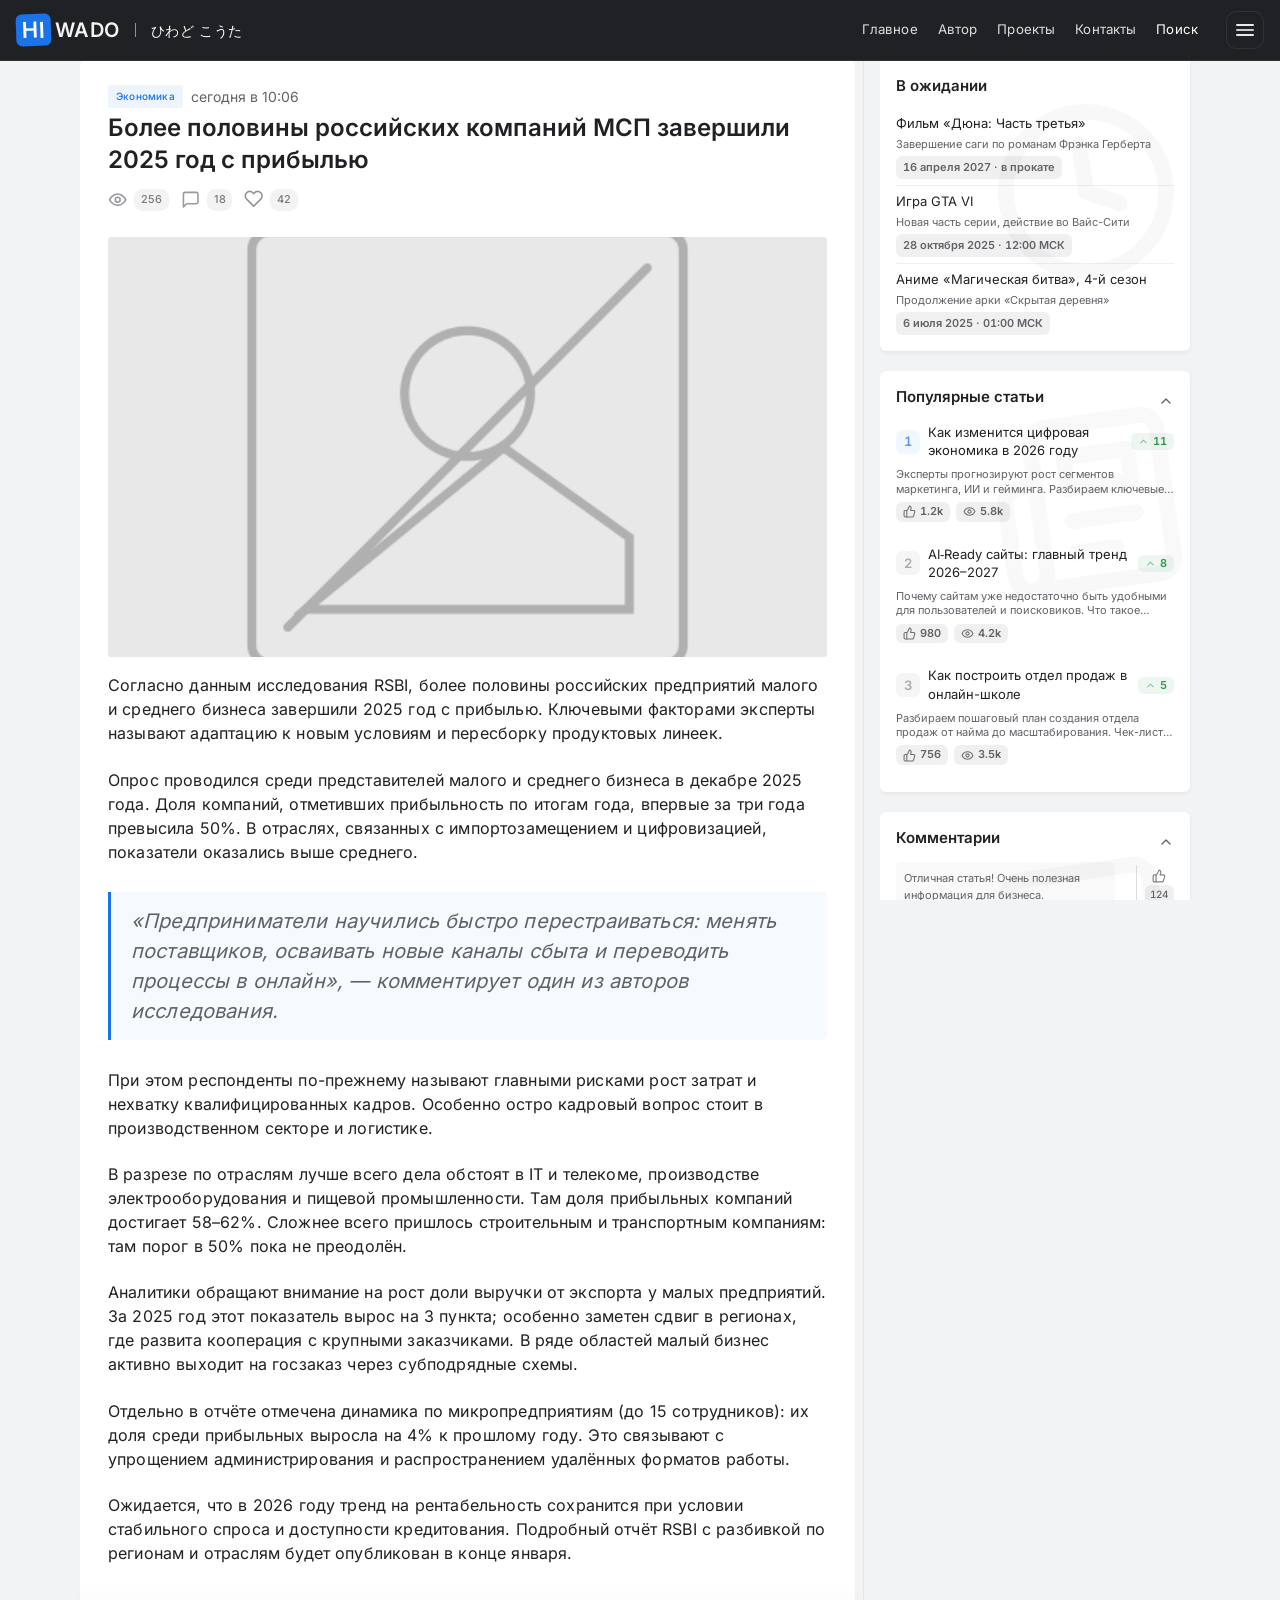
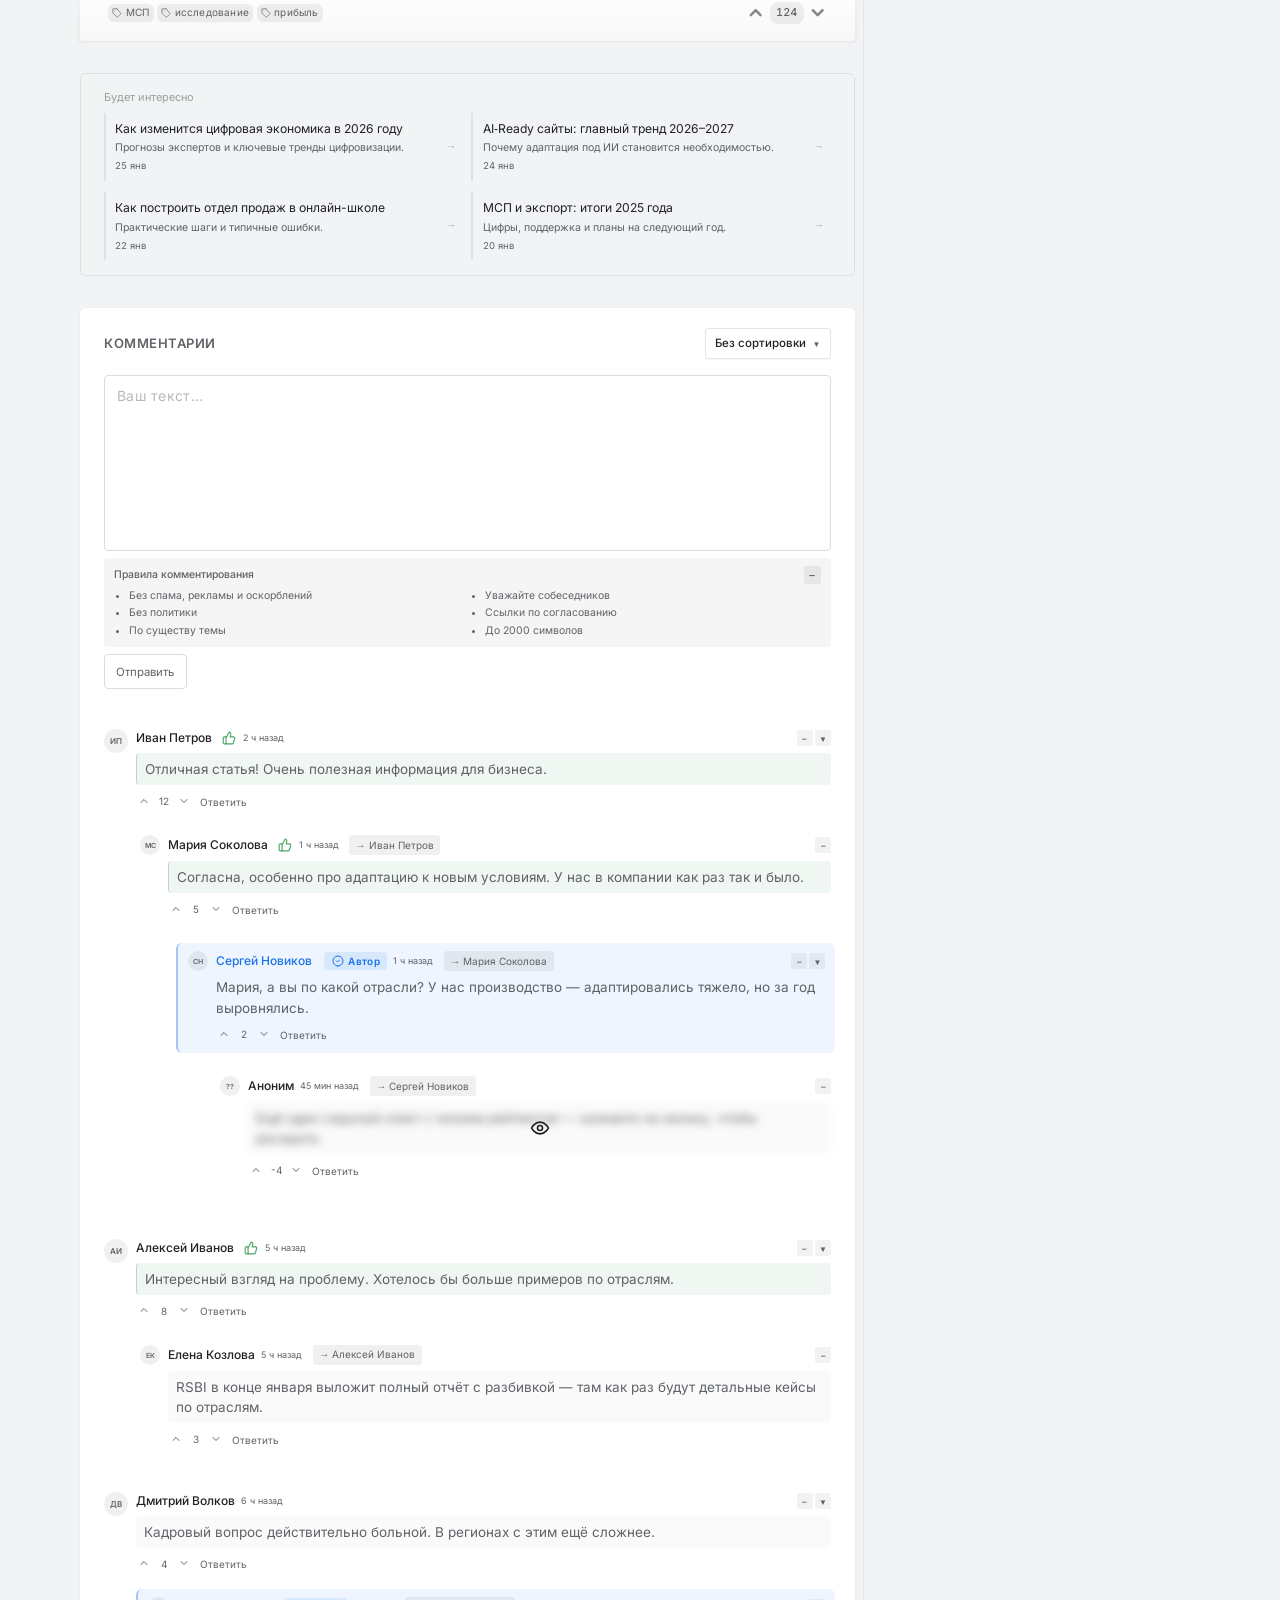
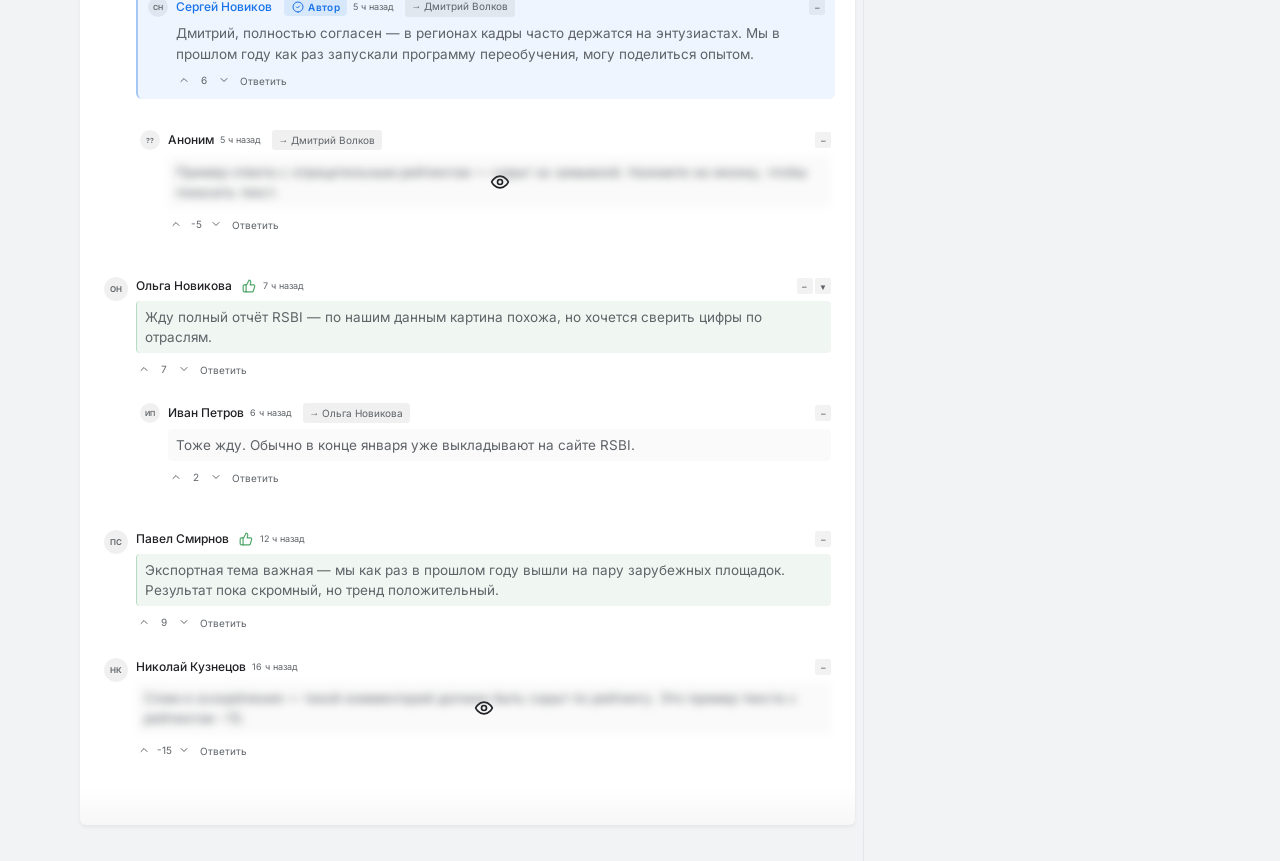
==== commit fda00344: "Add Google Fonts and optimize code" ====
--- a/fullnews.html
+++ b/fullnews.html
@@ -264,10 +264,10 @@
                         <meta itemprop="author" content="Hiwado">
                         <meta itemprop="dateModified" content="2026-01-28T10:06:00">
                         <div class="card-stats">
-                            <span class="views-stat"><span class="views-tooltip"
-                                    aria-hidden="true">Количество просмотров</span><span class="views-inner"><span
-                                        class="icon icon--sm" aria-hidden="true"><svg width="20" height="20"
-                                            viewBox="0 0 24 24" aria-hidden="true" focusable="false">
+                            <span class="views-stat"><span class="views-tooltip" aria-hidden="true">Количество
+                                    просмотров</span><span class="views-inner"><span class="icon icon--sm"
+                                        aria-hidden="true"><svg width="20" height="20" viewBox="0 0 24 24"
+                                            aria-hidden="true" focusable="false">
                                             <use href="#icon-eye" />
                                         </svg></span><span class="views-count"
                                         aria-hidden="true">256</span></span></span>
@@ -279,9 +279,9 @@
                                             <use href="#icon-comment" />
                                         </svg></span><span class="comment-count"
                                         aria-hidden="true">18</span></span></button>
-                            <span class="favorites-stat"><span class="favorites-tooltip"
-                                    aria-hidden="true">Добавлено в закладки</span><span class="favorites-inner"><button
-                                        type="button" class="bookmark-btn" aria-label="Добавить в закладки"><span
+                            <span class="favorites-stat"><span class="favorites-tooltip" aria-hidden="true">Добавлено в
+                                    закладки</span><span class="favorites-inner"><button type="button"
+                                        class="bookmark-btn" aria-label="Добавить в закладки"><span
                                             class="icon icon--sm" aria-hidden="true"><svg class="icon-favorite"
                                                 width="20" height="20" viewBox="0 0 24 24" aria-hidden="true"
                                                 focusable="false">
@@ -563,9 +563,9 @@
                                             <div class="comment-body">
                                                 <div class="comments-feed-meta">
                                                     <a href="/user/sergey-novikov" class="comment-author-link">Сергей
-                                                        Новиков</a><span class="comment-author-badge"><svg class="comment-author-badge-icon"
-                                                            width="12" height="12" viewBox="0 0 24 24"
-                                                            aria-hidden="true">
+                                                        Новиков</a><span class="comment-author-badge"><svg
+                                                            class="comment-author-badge-icon" width="12" height="12"
+                                                            viewBox="0 0 24 24" aria-hidden="true">
                                                             <use href="#icon-author" />
                                                         </svg><span
                                                             class="comment-author-badge-text">Автор</span></span>
@@ -841,8 +841,9 @@
                                     <div class="comment-body">
                                         <div class="comments-feed-meta">
                                             <a href="/user/sergey-novikov" class="comment-author-link">Сергей
-                                                Новиков</a><span class="comment-author-badge"><svg class="comment-author-badge-icon"
-                                                    width="12" height="12" viewBox="0 0 24 24" aria-hidden="true">
+                                                Новиков</a><span class="comment-author-badge"><svg
+                                                    class="comment-author-badge-icon" width="12" height="12"
+                                                    viewBox="0 0 24 24" aria-hidden="true">
                                                     <use href="#icon-author" />
                                                 </svg><span class="comment-author-badge-text">Автор</span></span>
                                             <time class="comments-feed-time" datetime="2026-01-28T04:30:00">5 ч
@@ -1191,8 +1192,8 @@
                             <a class="article-link" href="/articles/digital-economy-2026">
                                 <span class="article-rank">1</span>
                                 <span class="article-title">Как изменится цифровая экономика в 2026 году</span>
-                                <span class="up"><span class="icon icon--xs"
-                                        aria-hidden="true"><svg viewBox="0 0 24 24" aria-hidden="true">
+                                <span class="up"><span class="icon icon--xs" aria-hidden="true"><svg viewBox="0 0 24 24"
+                                            aria-hidden="true">
                                             <use href="#icon-chevron-up" />
                                         </svg></span> 11</span>
                                 <div class="article-main">
@@ -1222,8 +1223,8 @@
                             <a class="article-link" href="/articles/ai-ready-sites">
                                 <span class="article-rank">2</span>
                                 <span class="article-title">AI‑Ready сайты: главный тренд 2026–2027</span>
-                                <span class="up"><span class="icon icon--xs"
-                                        aria-hidden="true"><svg viewBox="0 0 24 24" aria-hidden="true">
+                                <span class="up"><span class="icon icon--xs" aria-hidden="true"><svg viewBox="0 0 24 24"
+                                            aria-hidden="true">
                                             <use href="#icon-chevron-up" />
                                         </svg></span> 8</span>
                                 <div class="article-main">
@@ -1253,8 +1254,8 @@
                             <a class="article-link" href="/articles/sales-department-online-school">
                                 <span class="article-rank">3</span>
                                 <span class="article-title">Как построить отдел продаж в онлайн-школе</span>
-                                <span class="up"><span class="icon icon--xs"
-                                        aria-hidden="true"><svg viewBox="0 0 24 24" aria-hidden="true">
+                                <span class="up"><span class="icon icon--xs" aria-hidden="true"><svg viewBox="0 0 24 24"
+                                            aria-hidden="true">
                                             <use href="#icon-chevron-up" />
                                         </svg></span> 5</span>
                                 <div class="article-main">
@@ -1419,7 +1420,9 @@
         aria-label="Просмотр изображения">
         <div class="lightbox-backdrop"></div>
         <div class="lightbox-content">
-            <img class="lightbox-img" alt="" src="[data-uri]" decoding="async" tabindex="-1">
+            <img class="lightbox-img" alt=""
+                src="[data-uri]" decoding="async"
+                tabindex="-1">
         </div>
     </div>
 
--- a/styles/fonts.css
+++ b/styles/fonts.css
@@ -104,58 +104,4 @@
   font-display: swap;
   src: url(../fonts/inter-latin.woff2) format('woff2');
   unicode-range: U+0000-00FF, U+0131, U+0152-0153, U+02BB-02BC, U+02C6, U+02DA, U+02DC, U+0304, U+0308, U+0329, U+2000-206F, U+20AC, U+2122, U+2191, U+2193, U+2212, U+2215, U+FEFF, U+FFFD;
-}
-
-@font-face {
-  font-family: 'Outfit';
-  font-style: normal;
-  font-weight: 300;
-  font-display: swap;
-  src: url(../fonts/outfit-300-latin.woff2) format('woff2');
-  unicode-range: U+0000-00FF, U+0131, U+0152-0153, U+02BB-02BC, U+02C6, U+02DA, U+02DC, U+0304, U+0308, U+0329, U+2000-206F, U+20AC, U+2122, U+2191, U+2193, U+2212, U+2215, U+FEFF, U+FFFD;
-}
-
-@font-face {
-  font-family: 'Outfit';
-  font-style: normal;
-  font-weight: 400;
-  font-display: swap;
-  src: url(../fonts/outfit-400-latin.woff2) format('woff2');
-  unicode-range: U+0000-00FF, U+0131, U+0152-0153, U+02BB-02BC, U+02C6, U+02DA, U+02DC, U+0304, U+0308, U+0329, U+2000-206F, U+20AC, U+2122, U+2191, U+2193, U+2212, U+2215, U+FEFF, U+FFFD;
-}
-
-@font-face {
-  font-family: 'Raleway';
-  font-style: normal;
-  font-weight: 300;
-  font-display: swap;
-  src: url(../fonts/raleway-300-cyrillic.woff2) format('woff2');
-  unicode-range: U+0301, U+0400-045F, U+0490-0491, U+04B0-04B1, U+2116;
-}
-
-@font-face {
-  font-family: 'Raleway';
-  font-style: normal;
-  font-weight: 300;
-  font-display: swap;
-  src: url(../fonts/raleway-300-latin.woff2) format('woff2');
-  unicode-range: U+0000-00FF, U+0131, U+0152-0153, U+02BB-02BC, U+02C6, U+02DA, U+02DC, U+0304, U+0308, U+0329, U+2000-206F, U+20AC, U+2122, U+2191, U+2193, U+2212, U+2215, U+FEFF, U+FFFD;
-}
-
-@font-face {
-  font-family: 'Raleway';
-  font-style: normal;
-  font-weight: 400;
-  font-display: swap;
-  src: url(../fonts/raleway-400-cyrillic.woff2) format('woff2');
-  unicode-range: U+0301, U+0400-045F, U+0490-0491, U+04B0-04B1, U+2116;
-}
-
-@font-face {
-  font-family: 'Raleway';
-  font-style: normal;
-  font-weight: 400;
-  font-display: swap;
-  src: url(../fonts/raleway-400-latin.woff2) format('woff2');
-  unicode-range: U+0000-00FF, U+0131, U+0152-0153, U+02BB-02BC, U+02C6, U+02DA, U+02DC, U+0304, U+0308, U+0329, U+2000-206F, U+20AC, U+2122, U+2191, U+2193, U+2212, U+2215, U+FEFF, U+FFFD;
 }
--- a/styles/main.css
+++ b/styles/main.css
@@ -26,16 +26,16 @@
     --spacing-lg: 1rem;
     --spacing-xl: 1.25rem;
 
-    --font-xs: 0.625rem;
-    --font-sm: 0.75rem;
-    --font-base: 0.875rem;
-    --font-md: 0.9375rem;
-    --font-lg: 1rem;
-    --font-xl: 1.125rem;
-    --font-2xl: 1.1875rem;
-    --font-3xl: 1.25rem;
-    --font-4xl: 1.5rem;
-    --font-5xl: 1.75rem;
+    --font-xs: 0.75rem;   /* 12px */
+    --font-sm: 0.875rem;  /* 14px */
+    --font-base: 1rem;    /* 16px */
+    --font-md: 1rem;
+    --font-lg: 1.25rem;   /* 20px */
+    --font-xl: 1.5rem;    /* 24px */
+    --font-2xl: 1.625rem; /* 26px */
+    --font-3xl: 2rem;     /* 32px */
+    --font-4xl: 2.5rem;   /* 40px */
+    --font-5xl: 2.5rem;
 
     --input-border: #dadce0;
     --input-focus: #1a73e8;
@@ -50,6 +50,14 @@
     --shadow-lg: 0 4px 12px rgba(0, 0, 0, 0.08);
 }
 
+code {
+    font-size: 0.95em;
+}
+
+pre {
+    line-height: 1.5;
+}
+
 .icon {
     display: inline-flex;
     align-items: center;
@@ -78,10 +86,13 @@
 *::before,
 *::after {
     box-sizing: border-box;
+    font-family: "Inter", sans-serif;
+    font-optical-sizing: auto;
+    font-style: normal;
 }
 
 html {
-    font-size: 106%;
+    font-size: 100%;
     scroll-behavior: smooth;
     -webkit-text-size-adjust: 100%;
     text-size-adjust: 100%;
@@ -90,7 +101,7 @@
 
 body {
     margin: 0;
-    font-family: Inter, -apple-system, BlinkMacSystemFont, "Segoe UI", Roboto, sans-serif;
+    line-height: 1.5;
     background: var(--bg);
     color: var(--text);
     -webkit-font-smoothing: antialiased;
@@ -108,7 +119,30 @@
     border-bottom: 1px solid var(--dark-border);
     box-shadow: none;
     contain: layout style;
-    font-size: 85.75%;
+    font-size: 1rem;
+}
+
+body.scroll-lock .topbar {
+    position: fixed;
+    top: 0;
+    left: 0;
+    right: 0;
+    z-index: 101;
+}
+
+body.scroll-lock .main-scroll-wrap {
+    position: fixed;
+    left: 0;
+    right: 0;
+    width: 100%;
+    bottom: 0;
+    overflow: hidden;
+    z-index: 100;
+}
+
+body.scroll-lock .search-popup,
+body.scroll-lock .lightbox {
+    z-index: 102;
 }
 
 .topbar-inner {
@@ -154,7 +188,6 @@
     opacity: 0;
     visibility: hidden;
     pointer-events: none;
-    transition: opacity var(--transition-normal), visibility var(--transition-normal);
 }
 
 .search-popup[aria-hidden="false"] {
@@ -181,7 +214,7 @@
     max-height: 85dvh;
     overflow-y: auto;
     transform: scale(0.98);
-    transition: transform var(--transition-normal);
+    transition: transform var(--transition-fast);
     z-index: 1;
 }
 
@@ -346,7 +379,6 @@
 }
 
 .brand-word {
-    font-family: Inter, system-ui, -apple-system, BlinkMacSystemFont, "Segoe UI", Roboto, sans-serif;
     font-size: 1.5rem;
     font-weight: 700;
     letter-spacing: -0.03em;
@@ -457,7 +489,6 @@
 
 .brand-slogan {
     color: #fff;
-    font-family: Outfit, Raleway, -apple-system, BlinkMacSystemFont, Arial, sans-serif;
     font-size: 0.875rem;
     font-weight: 300;
     letter-spacing: 0.04em;
@@ -2007,7 +2038,7 @@
     gap: 0.75rem;
     margin-top: 0.375rem;
     margin-bottom: 1.125rem;
-    font-size: 0.9075rem;
+    font-size: var(--font-sm);
     color: var(--muted);
 }
 
@@ -2116,7 +2147,7 @@
 }
 
 .card-meta .time {
-    font-size: 0.6875rem;
+    font-size: var(--font-sm);
     color: var(--muted);
     white-space: nowrap;
 }
@@ -2124,14 +2155,14 @@
 .card h2,
 .card .card-title {
     margin: 0 0 14px;
-    font-size: 1.1875rem;
+    font-size: var(--font-lg);
     font-weight: 600;
     line-height: 1.4;
     color: var(--text);
 }
 
 .card--full .card-title {
-    font-size: 1.5rem;
+    font-size: var(--font-xl);
     line-height: 1.35;
     margin-bottom: 0.75rem;
 }
@@ -2147,9 +2178,9 @@
 }
 
 .card p {
-    font-size: 0.90625rem;
+    font-size: var(--font-base);
     color: var(--gray-600);
-    line-height: 1.6;
+    line-height: 1.5;
     margin: 0;
     display: -webkit-box;
     -webkit-line-clamp: 5;
@@ -2158,8 +2189,8 @@
 }
 
 .card--full .article-body {
-    font-size: 0.9rem;
-    line-height: 1.8;
+    font-size: var(--font-base);
+    line-height: 1.5;
     color: var(--text);
     letter-spacing: 0.01em;
 }
@@ -2171,7 +2202,7 @@
     overflow: visible;
     margin: 0 0 1.4em;
     color: inherit;
-    font-size: 0.9rem;
+    font-size: var(--font-base);
 }
 
 .card--full .article-body p:last-child {
@@ -2179,8 +2210,8 @@
 }
 
 .card--full .article-body-lead {
-    font-size: 0.9rem;
-    line-height: 1.8;
+    font-size: var(--font-base);
+    line-height: 1.5;
     color: var(--gray-600);
     margin-bottom: 1.4em;
 }
@@ -2191,8 +2222,8 @@
     border-left: 3px solid var(--accent);
     background: rgba(26, 115, 232, 0.04);
     border-radius: 0 6px 6px 0;
-    font-size: inherit;
-    line-height: 1.65;
+    font-size: var(--font-lg);
+    line-height: 1.5;
     color: var(--gray-600);
     font-style: italic;
 }
--- a/styles/responsive.css
+++ b/styles/responsive.css
@@ -48,14 +48,14 @@
     }
 
     .card--full .card-title {
-        font-size: 1.125rem;
+        font-size: 1.25rem;
         margin-bottom: 0.5rem;
     }
 
     .card--full .article-body,
     .card--full .article-body-lead {
-        font-size: 0.84375rem;
-        line-height: 1.7;
+        font-size: 1rem;
+        line-height: 1.5;
     }
 
     .card--full .article-body p,
@@ -66,7 +66,7 @@
     .card--full .article-body-quote {
         margin: 1rem 0;
         padding: 0.65rem 0.85rem 0.65rem 1rem;
-        font-size: 0.84375rem;
+        font-size: 1rem;
     }
 
     .card--full .card-image {
@@ -397,17 +397,17 @@
     }
 
     .card--full .card-title {
-        font-size: 0.9375rem;
+        font-size: 1.125rem;
     }
 
     .card--full .article-body,
     .card--full .article-body-lead {
-        font-size: 0.75rem;
+        font-size: 1rem;
     }
 
     .card--full .article-body-quote {
         padding: 0.45rem 0.55rem 0.45rem 0.7rem;
-        font-size: 0.75rem;
+        font-size: 1rem;
     }
 
     .card--full .card-image {
@@ -698,12 +698,12 @@
     }
 
     .card--full .card-title {
-        font-size: 1.0625rem;
+        font-size: 1.25rem;
     }
 
     .card--full .article-body,
     .card--full .article-body-lead {
-        font-size: 0.8125rem;
+        font-size: 1rem;
     }
 
     .card--full .article-body-quote {
@@ -760,12 +760,12 @@
     }
 
     .card--full .card-title {
-        font-size: 1rem;
+        font-size: 1.125rem;
     }
 
     .card--full .article-body,
     .card--full .article-body-lead {
-        font-size: 0.78125rem;
+        font-size: 1rem;
     }
 
     .card--full .card-image {
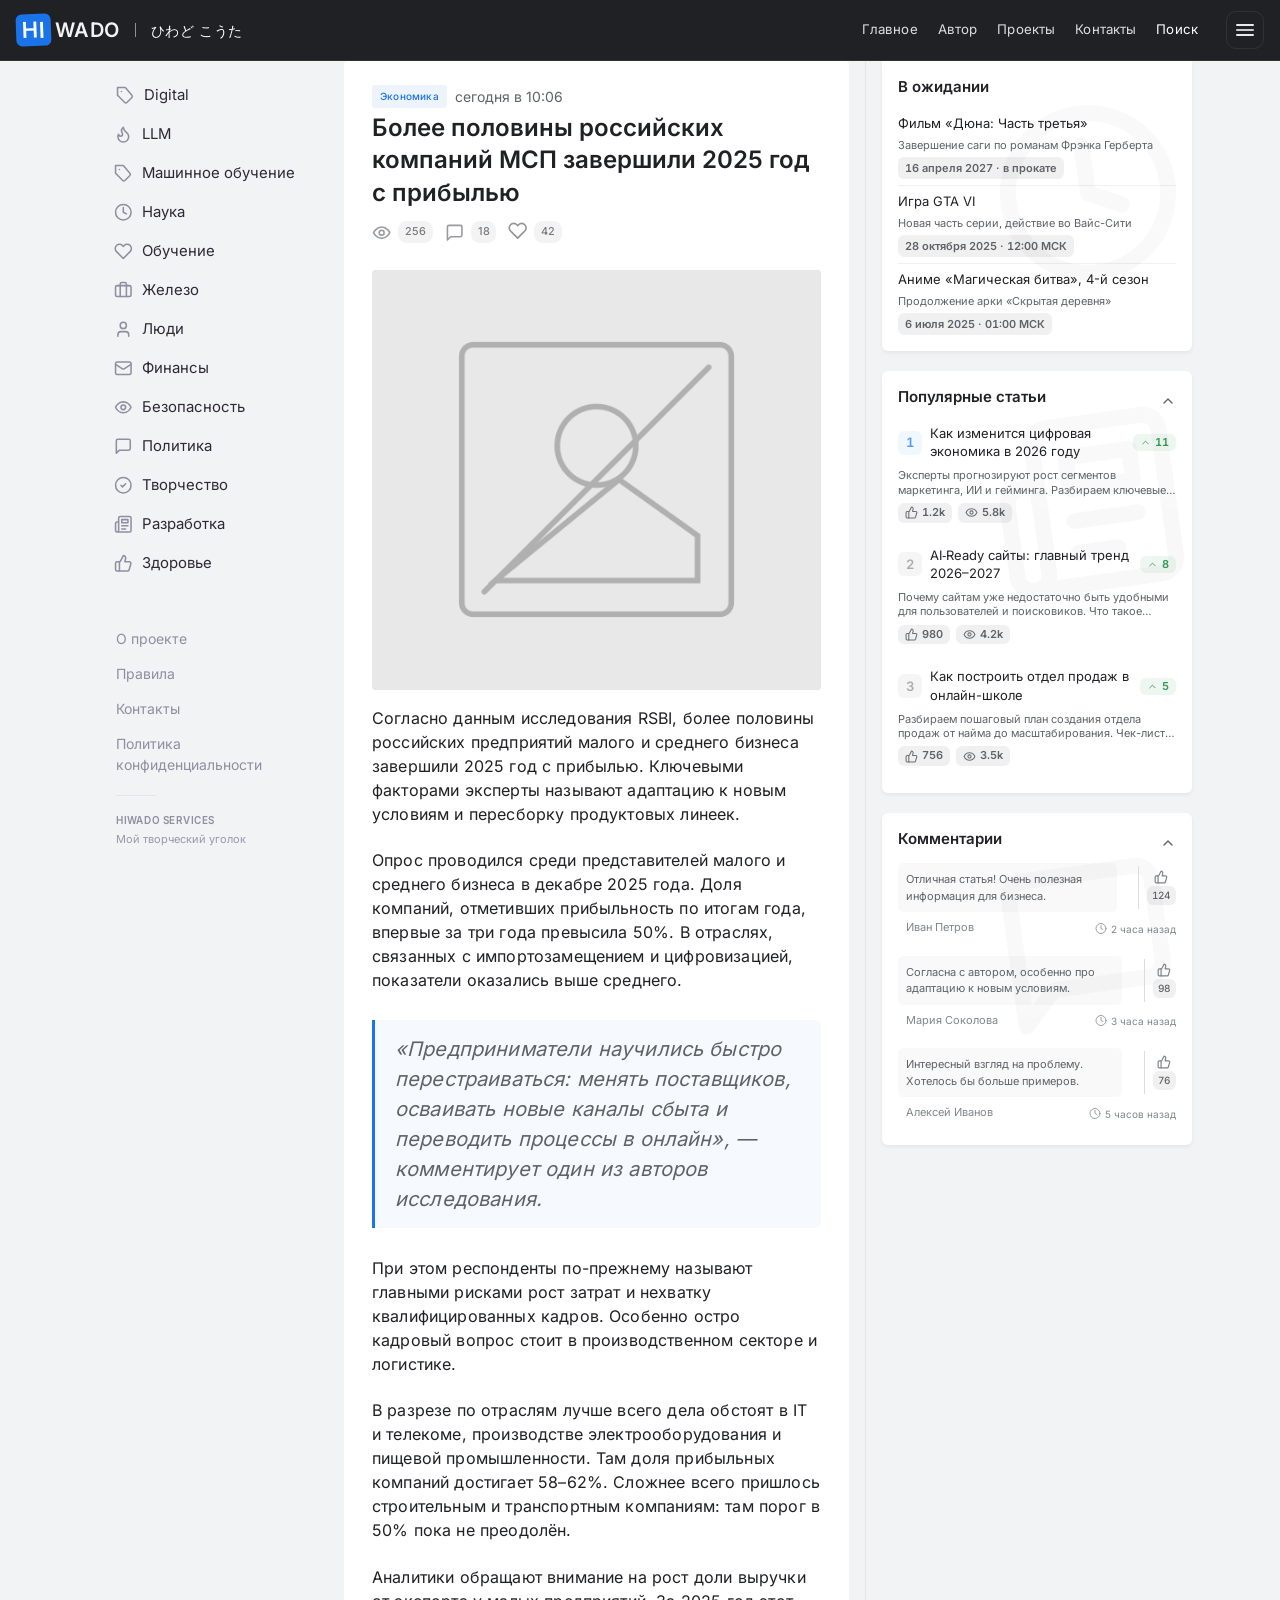
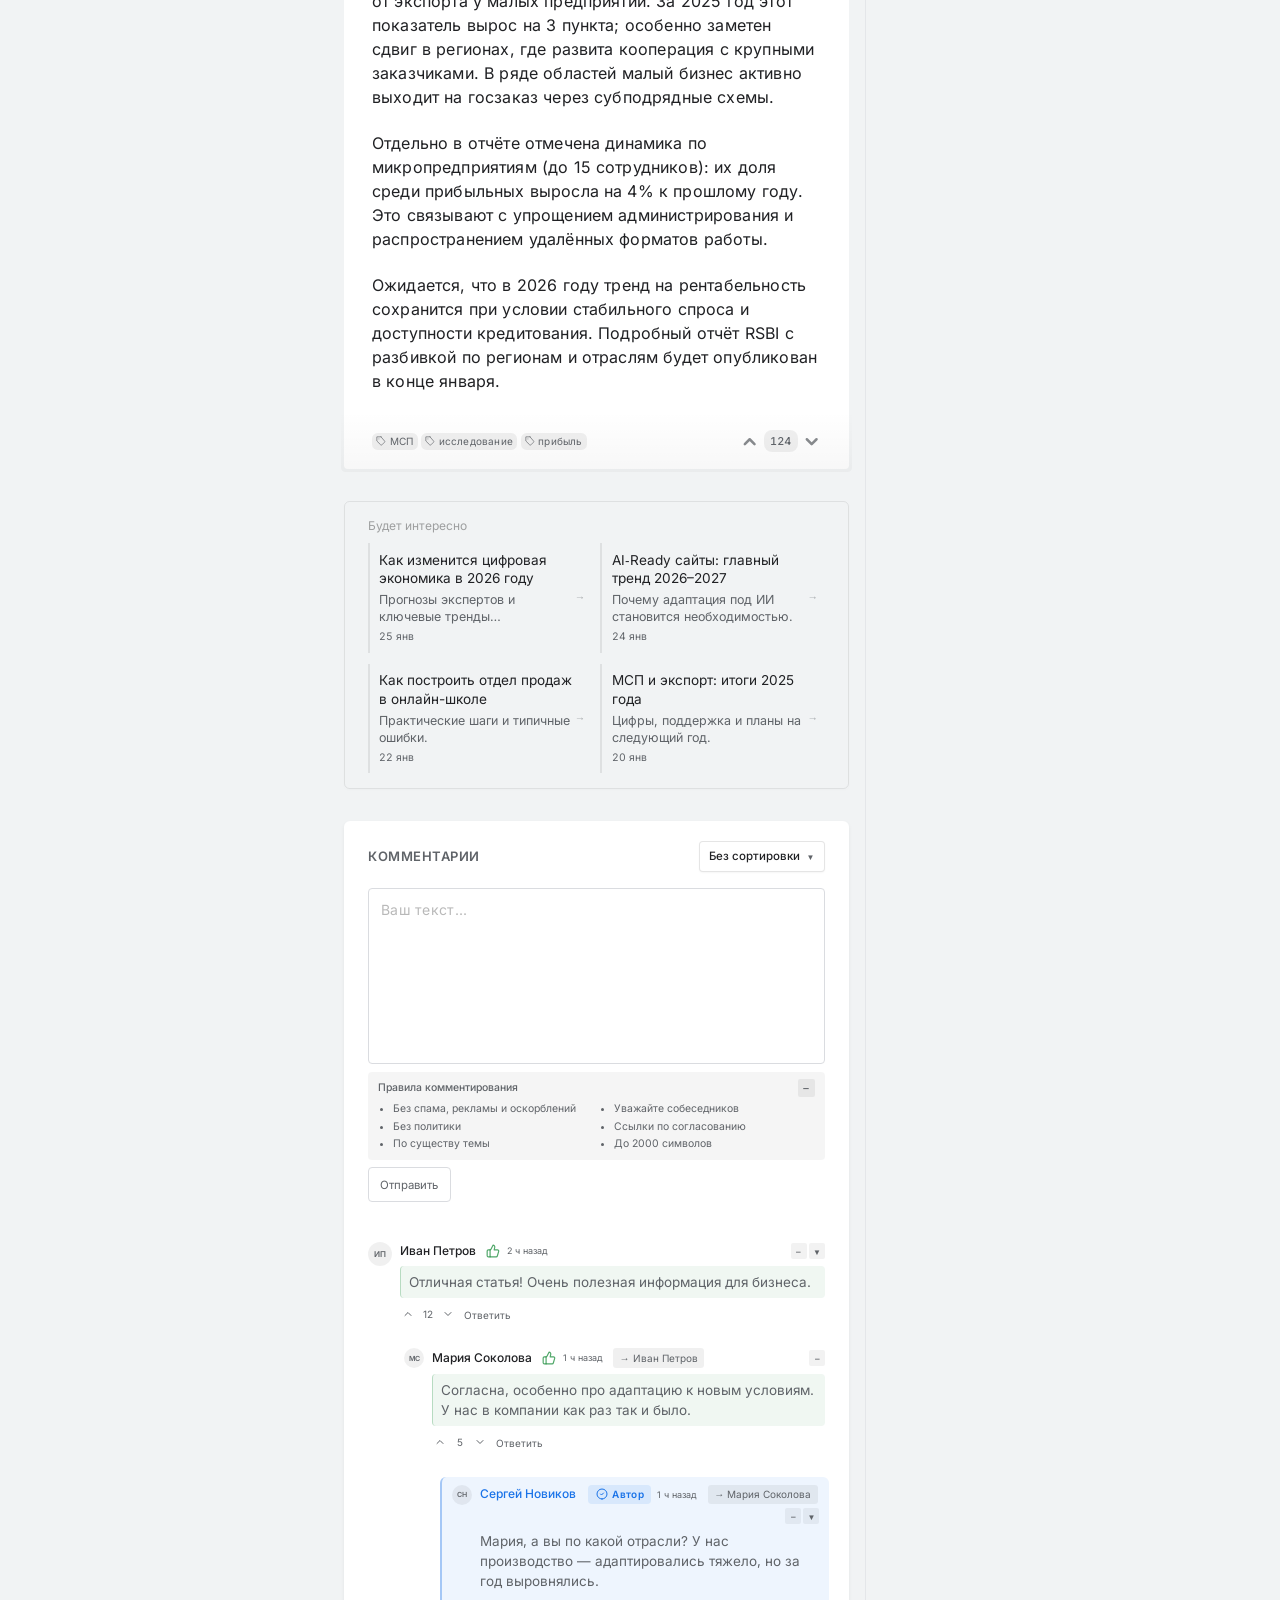
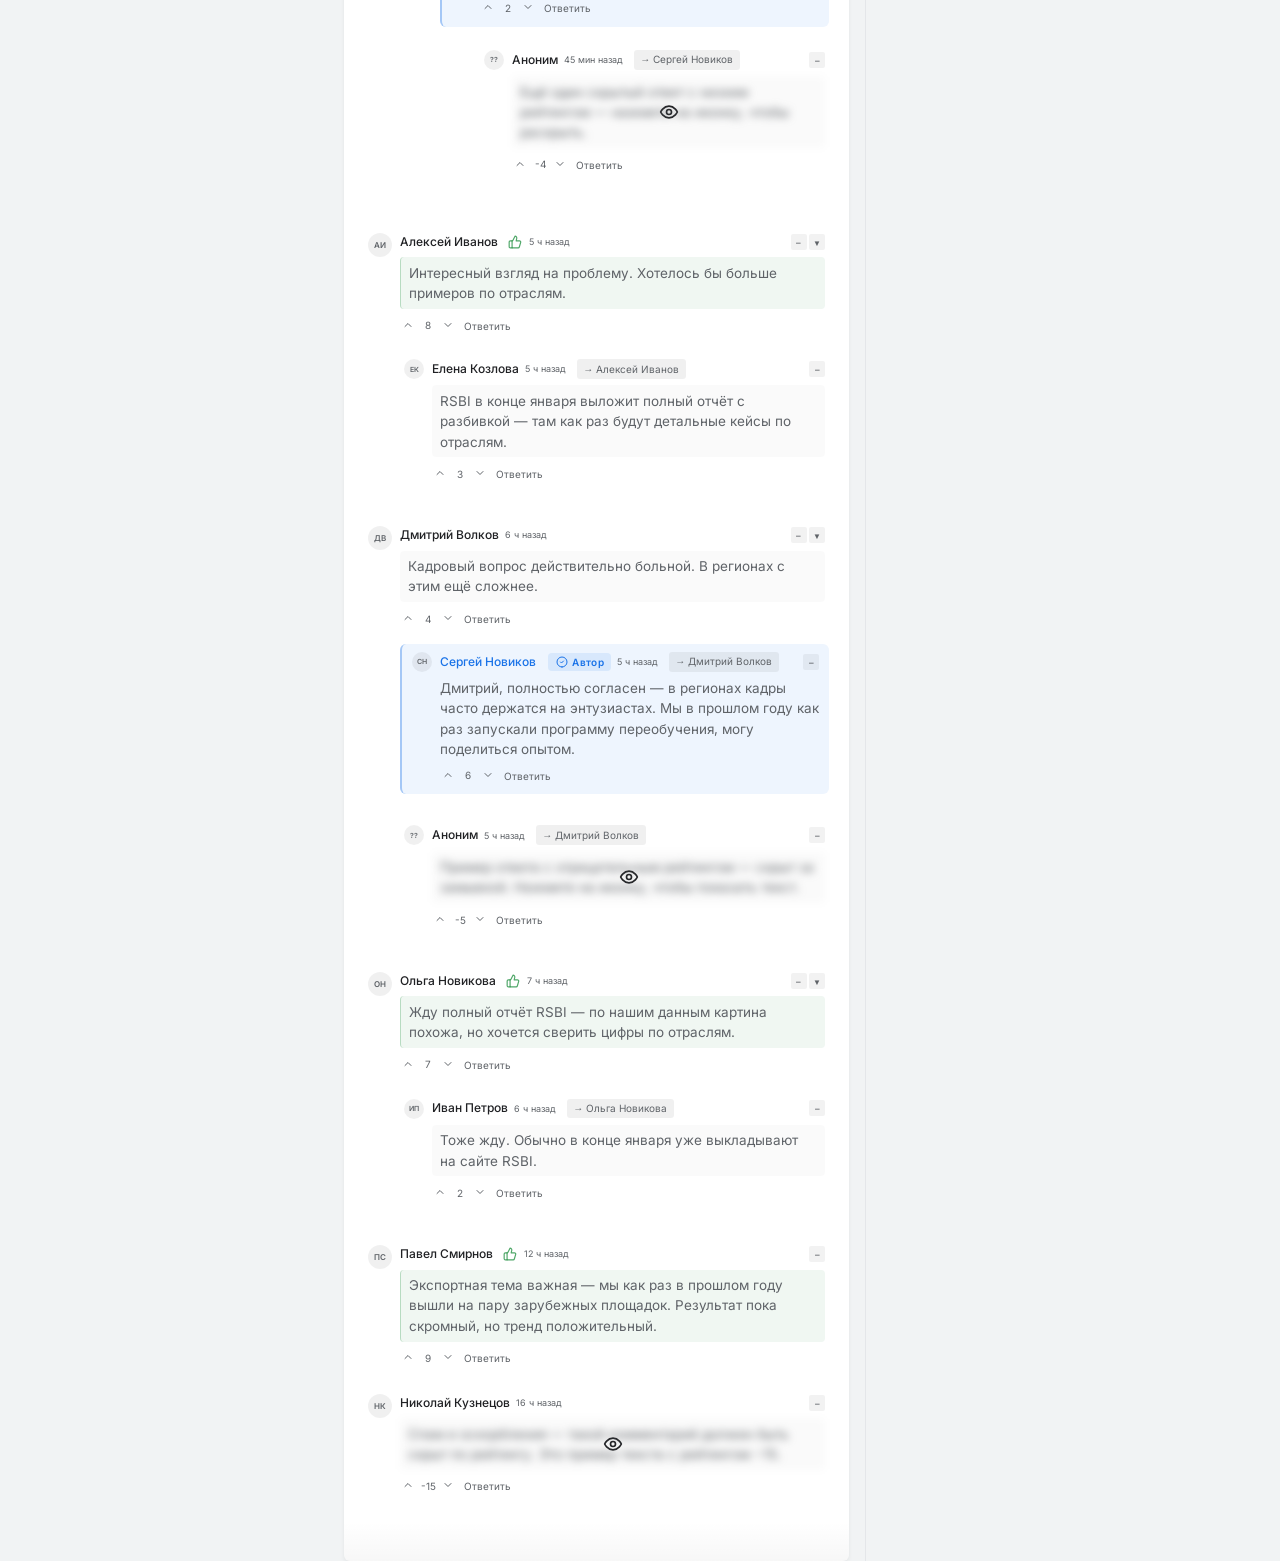
==== commit b543a689: "profile page, update" ====
--- a/fullnews.html
+++ b/fullnews.html
@@ -147,7 +147,7 @@
                 </a>
                 <span class="brand-sep" aria-hidden="true"></span>
                 <span class="brand-slogan-wrap">
-                    <span class="brand-slogan-tooltip" aria-hidden="true">Мой скромный, творческий уголок</span>
+                    <span class="brand-slogan-tooltip" aria-hidden="true">Творческий уголок Hiwado Kota</span>
                     <span class="brand-slogan">ひわど こうた</span>
                 </span>
             </div>
@@ -248,6 +248,85 @@
     </div>
 
     <main class="page">
+        <aside class="aside-left narrow" aria-label="Разделы и навигация">
+            <ul class="aside-left-menu widget-menu">
+                <li><a href="/category/digital"><span class="aside-left-menu-icon" aria-hidden="true"><svg width="20"
+                                height="20" viewBox="0 0 24 24">
+                                <use href="#icon-tag" />
+                            </svg></span>Digital<span class="aside-left-category-tooltip"
+                            aria-hidden="true">Digital</span></a></li>
+                <li><a href="/category/llm"><span class="aside-left-menu-icon" aria-hidden="true"><svg width="20"
+                                height="20" viewBox="0 0 24 24">
+                                <use href="#icon-flame" />
+                            </svg></span>LLM<span class="aside-left-category-tooltip" aria-hidden="true">LLM</span></a>
+                </li>
+                <li><a href="/category/ml"><span class="aside-left-menu-icon" aria-hidden="true"><svg width="20"
+                                height="20" viewBox="0 0 24 24">
+                                <use href="#icon-tag" />
+                            </svg></span>Машинное обучение<span class="aside-left-category-tooltip"
+                            aria-hidden="true">Машинное обучение</span></a></li>
+                <li><a href="/category/science"><span class="aside-left-menu-icon" aria-hidden="true"><svg width="20"
+                                height="20" viewBox="0 0 24 24">
+                                <use href="#icon-clock" />
+                            </svg></span>Наука<span class="aside-left-category-tooltip"
+                            aria-hidden="true">Наука</span></a></li>
+                <li><a href="/category/education"><span class="aside-left-menu-icon" aria-hidden="true"><svg width="20"
+                                height="20" viewBox="0 0 24 24">
+                                <use href="#icon-bookmark" />
+                            </svg></span>Обучение<span class="aside-left-category-tooltip"
+                            aria-hidden="true">Обучение</span></a></li>
+                <li><a href="/category/hardware"><span class="aside-left-menu-icon" aria-hidden="true"><svg width="20"
+                                height="20" viewBox="0 0 24 24">
+                                <use href="#icon-briefcase" />
+                            </svg></span>Железо<span class="aside-left-category-tooltip"
+                            aria-hidden="true">Железо</span></a></li>
+                <li><a href="/category/people"><span class="aside-left-menu-icon" aria-hidden="true"><svg width="20"
+                                height="20" viewBox="0 0 24 24">
+                                <use href="#icon-user" />
+                            </svg></span>Люди<span class="aside-left-category-tooltip"
+                            aria-hidden="true">Люди</span></a></li>
+                <li><a href="/category/finance"><span class="aside-left-menu-icon" aria-hidden="true"><svg width="20"
+                                height="20" viewBox="0 0 24 24">
+                                <use href="#icon-mail" />
+                            </svg></span>Финансы<span class="aside-left-category-tooltip"
+                            aria-hidden="true">Финансы</span></a></li>
+                <li><a href="/category/security"><span class="aside-left-menu-icon" aria-hidden="true"><svg width="20"
+                                height="20" viewBox="0 0 24 24">
+                                <use href="#icon-eye" />
+                            </svg></span>Безопасность<span class="aside-left-category-tooltip"
+                            aria-hidden="true">Безопасность</span></a></li>
+                <li><a href="/category/politics"><span class="aside-left-menu-icon" aria-hidden="true"><svg width="20"
+                                height="20" viewBox="0 0 24 24">
+                                <use href="#icon-comment" />
+                            </svg></span>Политика<span class="aside-left-category-tooltip"
+                            aria-hidden="true">Политика</span></a></li>
+                <li><a href="/category/creativity"><span class="aside-left-menu-icon" aria-hidden="true"><svg width="20"
+                                height="20" viewBox="0 0 24 24">
+                                <use href="#icon-author" />
+                            </svg></span>Творчество<span class="aside-left-category-tooltip"
+                            aria-hidden="true">Творчество</span></a></li>
+                <li><a href="/category/dev"><span class="aside-left-menu-icon" aria-hidden="true"><svg width="20"
+                                height="20" viewBox="0 0 24 24">
+                                <use href="#icon-newspaper" />
+                            </svg></span>Разработка<span class="aside-left-category-tooltip"
+                            aria-hidden="true">Разработка</span></a></li>
+                <li><a href="/category/health"><span class="aside-left-menu-icon" aria-hidden="true"><svg width="20"
+                                height="20" viewBox="0 0 24 24">
+                                <use href="#icon-thumb-up" />
+                            </svg></span>Здоровье<span class="aside-left-category-tooltip"
+                            aria-hidden="true">Здоровье</span></a></li>
+            </ul>
+            <footer class="aside-left-footer">
+                <a href="/about" class="aside-left-link">О проекте</a>
+                <a href="/rules" class="aside-left-link">Правила</a>
+                <a href="/contacts" class="aside-left-link">Контакты</a>
+                <a href="/privacy" class="aside-left-link">Политика конфиденциальности</a>
+                <p class="aside-footer-copy">
+                    <span class="copy-name">HIWADO SERVICES</span>
+                    <span class="copy-desc">Мой творческий уголок</span>
+                </p>
+            </footer>
+        </aside>
         <section class="main" aria-label="Полная новость">
             <h1 class="visually-hidden">Статья</h1>
             <div class="card-wrapper">
@@ -1393,19 +1472,6 @@
                     </ul>
                 </div>
             </details>
-
-            <footer class="aside-footer">
-                <nav aria-label="Дополнительная навигация">
-                    <a href="/about" class="aside-footer-link">О проекте</a>
-                    <a href="/rules" class="aside-footer-link">Правила</a>
-                    <a href="/advertising" class="aside-footer-link">Реклама</a>
-                    <a href="/help" class="aside-footer-link">Помощь</a>
-                </nav>
-                <p class="aside-footer-copy">
-                    <span class="copy-name">HIWADO SERVICES<span class="copy-year"> © 2026</span></span>
-                    <span class="copy-desc">Мой скромный, творческий уголок</span>
-                </p>
-            </footer>
         </aside>
     </main>
 
--- a/styles/main.css
+++ b/styles/main.css
@@ -26,15 +26,23 @@
     --spacing-lg: 1rem;
     --spacing-xl: 1.25rem;
 
-    --font-xs: 0.75rem;   /* 12px */
-    --font-sm: 0.875rem;  /* 14px */
-    --font-base: 1rem;    /* 16px */
+    --font-xs: 0.75rem;
+    /* 12px */
+    --font-sm: 0.875rem;
+    /* 14px */
+    --font-base: 1rem;
+    /* 16px */
     --font-md: 1rem;
-    --font-lg: 1.25rem;   /* 20px */
-    --font-xl: 1.5rem;    /* 24px */
-    --font-2xl: 1.625rem; /* 26px */
-    --font-3xl: 2rem;     /* 32px */
-    --font-4xl: 2.5rem;   /* 40px */
+    --font-lg: 1.25rem;
+    /* 20px */
+    --font-xl: 1.5rem;
+    /* 24px */
+    --font-2xl: 1.625rem;
+    /* 26px */
+    --font-3xl: 2rem;
+    /* 32px */
+    --font-4xl: 2.5rem;
+    /* 40px */
     --font-5xl: 2.5rem;
 
     --input-border: #dadce0;
@@ -45,6 +53,7 @@
     --gray-900: #202124;
 
     --topbar-height: 3.75375rem;
+    --aside-narrow-width: 240px;
 
     --shadow-md: 0 2px 4px rgba(0, 0, 0, 0.06);
     --shadow-lg: 0 4px 12px rgba(0, 0, 0, 0.08);
@@ -122,6 +131,11 @@
     font-size: 1rem;
 }
 
+html.scroll-lock {
+    overflow: hidden;
+}
+
+/* Топбар в fixed, чтобы оставаться видимым при прокрутке. */
 body.scroll-lock .topbar {
     position: fixed;
     top: 0;
@@ -130,15 +144,9 @@
     z-index: 101;
 }
 
-body.scroll-lock .main-scroll-wrap {
-    position: fixed;
-    left: 0;
-    right: 0;
-    width: 100%;
-    bottom: 0;
-    overflow: hidden;
-    z-index: 100;
-}
+/* Компенсация прыжка main: padding-top применяется через инлайн-стиль в JS для максимальной синхронности. */
+
+/* Aside сдвигаются вместе с контентом при padding-top у main-scroll-wrap - это нормально и не требует компенсации. */
 
 body.scroll-lock .search-popup,
 body.scroll-lock .lightbox {
@@ -1666,6 +1674,195 @@
     background: rgba(107, 114, 128, 0.5);
 }
 
+.aside-left {
+    display: none;
+    --widget-gray: #908EA2;
+    --widget-title: #2F2935;
+    --widget-gradient: rgba(240, 223, 255, 1);
+    --widget-accent-20: #F0DFFF;
+}
+
+.aside-left .aside-left-title.widget-title {
+    margin: 0 0 0.91rem 0;
+    font-size: 14px;
+    line-height: 1;
+    font-weight: 300;
+    color: var(--widget-gray);
+    padding-left: 1.75rem;
+}
+
+.aside-left .aside-left-title+* {
+    margin-top: 0;
+}
+
+.aside-left-menu.widget-menu {
+    list-style: none;
+    margin: 0;
+    padding: 0;
+}
+
+.aside-left-menu.widget-menu li {
+    margin: 0;
+    padding: 0;
+}
+
+.aside-left-menu.widget-menu li:not(:last-child) {
+    margin-bottom: 2px;
+}
+
+.aside-left-menu.widget-menu .aside-left-menu-icon {
+    flex-shrink: 0;
+    width: 18.6px;
+    height: 18.6px;
+    color: var(--widget-gray);
+}
+
+.aside-left-menu.widget-menu .aside-left-menu-icon svg {
+    display: block;
+    width: 100%;
+    height: 100%;
+}
+
+.aside-left-menu.widget-menu li a {
+    display: flex;
+    align-items: center;
+    gap: 9.3px;
+    min-height: 37px;
+    padding: 7px 13px 7px 1.63rem;
+    font-size: 14.9px;
+    line-height: 1.5;
+    border-radius: 8px;
+    color: var(--widget-title);
+    text-decoration: none;
+    transition: background var(--transition-fast), color var(--transition-fast);
+}
+
+.aside-left-menu.widget-menu li:first-child a {
+    padding-left: 1.75rem;
+}
+
+.aside-left-menu.widget-menu li a:hover,
+.aside-left-menu.widget-menu li.current-menu-item a {
+    background: rgba(26, 115, 232, 0.04);
+    color: var(--widget-title);
+}
+
+.aside-left-menu.widget-menu li a {
+    position: relative;
+}
+
+.aside-left-category-tooltip {
+    position: fixed;
+    top: 0;
+    left: 0;
+    transform: translateX(-50%);
+    margin-bottom: 0;
+    padding: 0.44rem 0.715rem;
+    font-size: 0.825rem;
+    font-weight: 500;
+    line-height: 1.2;
+    color: #fff;
+    background: var(--text);
+    border-radius: 6.6px;
+    white-space: nowrap;
+    opacity: 0;
+    visibility: hidden;
+    pointer-events: none;
+    transition: opacity 0.15s ease, visibility 0.15s ease;
+    box-shadow: 0 4.4px 13.2px rgba(0, 0, 0, 0.15);
+    z-index: 1000;
+}
+
+.aside-left-category-tooltip::after {
+    content: "";
+    position: absolute;
+    top: 100%;
+    left: 50%;
+    margin-left: -4.4px;
+    border: 4.4px solid transparent;
+    border-top-color: var(--text);
+}
+
+.aside-left-menu.widget-menu li a:hover .aside-left-category-tooltip {
+    opacity: 1;
+    visibility: visible;
+}
+
+.aside-left-footer {
+    margin-top: 1.5rem;
+    padding-top: 1rem;
+    border-top: none;
+    display: flex;
+    flex-direction: column;
+    gap: 2px;
+    padding-left: 0;
+    padding-right: 0;
+}
+
+.aside-left-link {
+    display: block;
+    padding: 6px 14px 6px 1.75rem;
+    font-size: 14px;
+    line-height: 1.5;
+    color: var(--widget-gray);
+    text-decoration: none;
+    border-radius: 14px;
+    transition: background var(--transition-fast), color var(--transition-fast);
+}
+
+.aside-left-link:hover {
+    color: var(--widget-title);
+    background: rgba(26, 115, 232, 0.04);
+}
+
+.aside-left-footer .aside-footer-copy {
+    margin: 0;
+    padding: 6px 14px 6px 1.75rem;
+    padding-top: 18px;
+    margin-top: 12px;
+    border-top: none;
+    font-size: 12px;
+    color: var(--widget-gray);
+    display: flex;
+    flex-direction: column;
+    gap: 4px;
+    line-height: 1.4;
+    position: relative;
+}
+
+.aside-left-footer .aside-footer-copy::before {
+    content: '';
+    position: absolute;
+    top: 0;
+    left: 1.75rem;
+    width: 40px;
+    height: 0.5px;
+    background: rgba(144, 142, 162, 0.12);
+}
+
+.aside-left-footer .aside-footer-copy .copy-name {
+    font-size: 11px;
+    font-weight: 600;
+    color: var(--widget-gray);
+    letter-spacing: 0.05em;
+    display: inline-block;
+    transform: scaleX(0.9);
+    transform-origin: left center;
+}
+
+.aside-left-footer .aside-footer-copy .copy-year {
+    font-size: 10px;
+    color: var(--widget-gray);
+    opacity: 0.8;
+}
+
+.aside-left-footer .aside-footer-copy .copy-desc {
+    font-size: 11px;
+    color: var(--widget-gray);
+    line-height: 1.3;
+    opacity: 0.9;
+}
+
 .hot-news {
     position: relative;
     overflow: hidden;
@@ -3696,7 +3893,7 @@
 
 .similar-news-title {
     margin: 0 0 0.5rem;
-    font-size: 0.6875rem;
+    font-size: 0.75rem;
     font-weight: 400;
     color: rgba(0, 0, 0, 0.35);
 }
@@ -3852,7 +4049,7 @@
 }
 
 .similar-news-card-title {
-    font-size: 0.76rem;
+    font-size: 0.85rem;
     line-height: 1.38;
     color: var(--text);
     transition: color var(--transition-fast);
@@ -3864,7 +4061,7 @@
 
 .similar-news-card-desc {
     margin: 0;
-    font-size: 0.66rem;
+    font-size: 0.78rem;
     line-height: 1.35;
     color: var(--muted);
     display: -webkit-box;
@@ -3874,7 +4071,7 @@
 }
 
 .similar-news-card-date {
-    font-size: 0.59rem;
+    font-size: 0.65rem;
     color: var(--muted);
     font-variant-numeric: tabular-nums;
 }
--- a/styles/responsive.css
+++ b/styles/responsive.css
@@ -1,1482 +1,559 @@
+/* ============================================
+   responsive.css — Adaptive layout for NiwadoBlog
+
+   Base (main.css) defaults:
+     .page                 grid-template-columns: 1fr  (single column)
+     .aside-left           display: none
+     .divider              display: none
+     .menu                 display: flex  (visible)
+     .mobile-menu          display: none
+     .action-divider       display: none
+     .card-footer-tags     visible
+     .card-tags-mobile     display: none
+     .scroll-top           full-height left strip
+
+   main.css already contains:
+     @media (min-width:1026px) { .page { padding: 0 5.5em } }
+     @media (max-width:599px)  { profile mobile styles }
+   ============================================ */
+
+/* ---- Touch devices ---- */
 @media (hover: none) and (pointer: coarse) {
 
     .rating-btn,
     .action-toggle,
     .pagination a,
-    .card-footer button {
-        min-height: 3.025rem;
-        min-width: 3.025rem;
-    }
-}
-
-@media (max-width: 599px) {
-    .search-popup {
-        padding: 1rem;
-        align-items: center;
-    }
-
-    .search-popup-content {
-        max-width: 100%;
-        max-height: 95dvh;
-        border-radius: 8px;
-    }
-
-    .search-popup-header {
-        padding: 0.75rem 0.75rem 0.5rem;
-    }
-
-    .search-popup-form {
-        padding-inline: 0.75rem;
-        padding-block-end: 0.75rem;
-    }
-
-    .search-popup-sections {
-        padding-inline: 0.75rem;
-        padding-block-end: 0.75rem;
-    }
-
-    .search-popup-footer {
-        padding: 0.75rem;
+    .card-footer button,
+    .bookmark-btn,
+    .comment-btn {
+        min-height: 2.75rem;
+        min-width: 2.75rem;
+    }
+}
+
+/* ============================================
+   DESKTOP (≥1026px)
+   4-column grid: aside-left | main | divider | aside
+   ============================================ */
+@media (min-width: 1026px) {
+    .page {
+        grid-template-columns: var(--aside-narrow-width, 240px) 1fr 1px 310px;
+    }
+
+    .page>.aside-left {
+        grid-column: 1;
+    }
+
+    .page>.main,
+    .page>.profile-main,
+    .page>section.main {
+        grid-column: 2;
+    }
+
+    .page>.divider {
+        grid-column: 3;
+        display: block;
+    }
+
+    .page>.aside {
+        grid-column: 4;
+    }
+
+    .aside-left {
+        display: block;
+        position: relative;
+        padding-top: var(--spacing-lg);
+        max-height: calc(100dvh - var(--topbar-height, 3.75375rem));
+        overflow-y: auto;
+        overflow-x: visible;
+        scrollbar-width: thin;
+        scrollbar-color: rgba(107, 114, 128, 0.3) transparent;
+    }
+
+    .aside-left::-webkit-scrollbar {
+        width: 5px;
+    }
+
+    .aside-left::-webkit-scrollbar-track {
+        background: transparent;
+    }
+
+    .aside-left::-webkit-scrollbar-thumb {
+        background: rgba(107, 114, 128, 0.3);
+        border-radius: 3px;
+    }
+
+    .aside-left::-webkit-scrollbar-thumb:hover {
+        background: rgba(107, 114, 128, 0.5);
+    }
+}
+
+/* ============================================
+   BELOW DESKTOP (<1026px) — shared tablet / mobile
+   ============================================ */
+@media (max-width: 1025px) {
+    .menu {
+        display: none;
+    }
+
+    .mobile-menu {
+        display: block;
+    }
+
+    .action-divider {
+        display: block;
+    }
+
+    .card-footer-tags {
+        display: none;
+    }
+
+    .card-tags-mobile {
+        display: block;
+        position: relative;
+    }
+
+    .card-tags-popup {
+        top: auto;
+        bottom: 100%;
+        right: auto;
+        left: 0;
+        margin-top: 0;
+        margin-bottom: 0.35rem;
+    }
+
+    .card-footer {
+        flex-wrap: wrap;
+        gap: 0.5rem;
+    }
+
+    /* Scroll-top: small floating circle at bottom-right */
+    .scroll-top {
+        inset: auto;
+        right: 1rem;
+        bottom: 1rem;
+        width: 2.5rem;
+        height: 2.5rem;
+        border-radius: 50%;
+        background: rgba(0, 0, 0, 0.06);
+    }
+
+    .scroll-top .scroll-top-icon {
+        position: static;
+        transform: none;
+    }
+
+    /* Widget first-child top radius (no longer connects to topbar) */
+    .aside .widget:first-child {
+        border-top-left-radius: 6px;
+        border-top-right-radius: 6px;
+    }
+}
+
+/* ============================================
+   TABLET LANDSCAPE (768px – 1025px)
+   2-column: aside-left (200px) | main
+   aside-right below, full width
+   ============================================ */
+@media (min-width: 768px) and (max-width: 1025px) {
+    .page {
+        padding: 0 1.5rem;
+        grid-template-columns: 200px 1fr;
+        column-gap: 1rem;
+    }
+
+    .page>.aside-left {
+        grid-column: 1;
+    }
+
+    .page>.main,
+    .page>.profile-main,
+    .page>section.main {
+        grid-column: 2;
+    }
+
+    .page>.divider {
+        display: none;
+    }
+
+    .page>.aside {
+        grid-column: 1 / -1;
+        margin-top: 0.5rem;
+    }
+
+    .aside-left {
+        display: block;
+        padding-top: 1rem;
+    }
+
+    .card-image {
+        height: 200px;
+    }
+
+    .card--full .card-image {
+        height: min(45vw, 300px);
+    }
+
+    .topbar-inner {
+        padding: var(--spacing-sm) 1.5rem;
+    }
+}
+
+/* ============================================
+   ≤767px — aside-left перемещается в main (через JS)
+   Общие стили для aside-left внутри main
+   ============================================ */
+@media (max-width: 767px) {
+    .aside-left {
+        display: block;
+        margin-bottom: var(--spacing-lg);
+        padding: 0;
+        background: none;
+        box-shadow: none;
+    }
+
+    .aside-left-menu.widget-menu {
+        display: flex;
+        flex-wrap: wrap;
+        gap: 0.3rem;
+    }
+
+    .aside-left-menu.widget-menu li {
+        margin: 0;
+    }
+
+    .aside-left-menu.widget-menu li:not(:last-child) {
+        margin-bottom: 0;
+    }
+
+    .aside-left-menu.widget-menu li a {
+        display: inline-block;
+        font-size: 0.6875rem;
+        padding: 0.25rem 0.5rem;
+        min-height: auto;
+        border-radius: 3px;
+        background: rgba(0, 0, 0, 0.04);
+        color: var(--muted);
+        font-weight: 400;
+        line-height: 1.3;
+    }
+
+    .aside-left-menu.widget-menu li a:hover {
+        background: rgba(26, 115, 232, 0.08);
+        color: var(--accent);
+    }
+
+    .aside-left-menu.widget-menu .aside-left-menu-icon {
+        display: none;
+    }
+
+    .aside-left-footer {
+        display: none;
+    }
+
+    .aside-left-category-tooltip {
+        display: none;
+    }
+}
+
+/* ============================================
+   TABLET PORTRAIT (480px – 767px)
+   single column, aside-left inside main
+   ============================================ */
+@media (min-width: 480px) and (max-width: 767px) {
+    .page {
+        padding: 0 1rem;
+    }
+
+    .page>.divider {
+        display: none;
+    }
+
+    .page>.aside {
+        margin-top: 0.5rem;
+    }
+
+    .card-image {
+        display: none;
+    }
+
+    .card {
+        padding: 1rem 1.25rem;
+    }
+
+    .card h2 {
+        font-size: 1rem;
+        margin-bottom: 0.5rem;
+    }
+
+    .card p {
+        font-size: 0.875rem;
+        -webkit-line-clamp: 4;
+    }
+
+    .card-footer {
+        margin-top: 0.75rem;
+        margin-left: -1.25rem;
+        margin-right: -1.25rem;
+        margin-bottom: -1rem;
+        padding: 0.75rem 1.25rem;
+        font-size: 0.8125rem;
+    }
+
+    .card--full .card-title {
+        font-size: 1.25rem;
+    }
+
+    .card--full .card-image {
+        display: block;
+        height: min(55vw, 220px);
+    }
+
+    .hot-news {
+        padding: 0.875rem 1.25rem;
+    }
+
+    .topbar-inner {
+        padding: var(--spacing-sm) 1rem;
     }
 
     .search-popup-sections-grid {
         grid-template-columns: 1fr;
     }
+}
+
+/* ============================================
+   MOBILE (360px – 479px) — single column
+   aside-left hidden (base default)
+   ============================================ */
+@media (min-width: 360px) and (max-width: 479px) {
+    .page {
+        padding: 0 0.75rem;
+        gap: 0.75rem;
+    }
+
+    .card-image {
+        display: none;
+    }
+
+    .card {
+        padding: 0.875rem 1rem;
+    }
+
+    .card h2 {
+        font-size: 0.9375rem;
+        margin-bottom: 0.5rem;
+    }
+
+    .card p {
+        font-size: 0.8125rem;
+        -webkit-line-clamp: 3;
+    }
+
+    .card-footer {
+        margin-top: 0.625rem;
+        margin-left: -1rem;
+        margin-right: -1rem;
+        margin-bottom: -0.875rem;
+        padding: 0.625rem 1rem;
+        font-size: 0.75rem;
+    }
+
+    .hot-news {
+        padding: 0.75rem 1rem;
+        border-radius: 0;
+        margin-bottom: 0.75rem;
+    }
+
+    .hot-news h3 {
+        font-size: 0.9375rem;
+    }
+
+    .hot-title {
+        font-size: 0.8125rem;
+    }
+
+    .topbar-inner {
+        padding: var(--spacing-sm) 0.75rem;
+        gap: 0.375rem;
+    }
+
+    .brand-slogan-wrap,
+    .brand-sep {
+        display: none;
+    }
+
+    .card--full .card-title {
+        font-size: 1.125rem;
+    }
+
+    .card--full .article-body,
+    .card--full .article-body-lead {
+        font-size: 0.875rem;
+    }
+
+    .card--full .card-image {
+        display: block;
+        height: min(60vw, 180px);
+    }
+
+    .search-popup-sections-grid {
+        grid-template-columns: 1fr;
+    }
 
     .similar-news-grid {
         grid-template-columns: 1fr;
     }
 
+    .widget {
+        padding: 0.875rem;
+    }
+
+    .pagination {
+        gap: 0.125rem;
+        margin: 1.25rem 0;
+    }
+
+    .pagination a {
+        min-width: 2rem;
+        height: 2rem;
+        padding: 0 8px;
+        font-size: 0.8125rem;
+    }
+
+    .scroll-top {
+        right: 0.75rem;
+        bottom: 0.75rem;
+    }
+}
+
+/* ============================================
+   MOBILE SMALL (<360px)
+   ============================================ */
+@media (max-width: 359px) {
+    html {
+        font-size: 14px;
+    }
+
+    .page {
+        padding: 0 0.5rem;
+        gap: 0.5rem;
+    }
+
+    .card-image {
+        display: none;
+    }
+
+    .card {
+        padding: 0.75rem;
+        border-radius: 0;
+    }
+
+    .card h2 {
+        font-size: 0.8125rem;
+        margin-bottom: 0.375rem;
+    }
+
+    .card p {
+        font-size: 0.75rem;
+        -webkit-line-clamp: 3;
+    }
+
+    .card-footer {
+        margin-top: 0.5rem;
+        margin-left: -0.75rem;
+        margin-right: -0.75rem;
+        margin-bottom: -0.75rem;
+        padding: 0.5rem 0.75rem;
+        font-size: 0.6875rem;
+        gap: 0.25rem;
+    }
+
+    .hot-news {
+        padding: 0.625rem 0.75rem;
+        border-radius: 0;
+        margin-bottom: 0.5rem;
+    }
+
+    .hot-news h3 {
+        font-size: 0.8125rem;
+        margin-bottom: 0.375rem;
+    }
+
+    .hot-title {
+        font-size: 0.75rem;
+    }
+
+    .topbar-inner {
+        padding: var(--spacing-xs) 0.5rem;
+        gap: 0.25rem;
+    }
+
+    .brand-slogan-wrap,
+    .brand-sep {
+        display: none;
+    }
+
+    .brand-word {
+        font-size: 1.125rem;
+    }
+
+    .brand-hi {
+        font-size: 1rem;
+        padding: 2px 3px;
+    }
+
+    .brand-rest {
+        font-size: 0.875rem;
+    }
+
     .card--full .card-title {
-        font-size: 1.25rem;
-        margin-bottom: 0.5rem;
+        font-size: 1rem;
     }
 
     .card--full .article-body,
     .card--full .article-body-lead {
-        font-size: 1rem;
-        line-height: 1.5;
-    }
-
-    .card--full .article-body p,
-    .card--full .article-body-lead {
-        margin-bottom: 1.1em;
-    }
-
-    .card--full .article-body-quote {
+        font-size: 0.8125rem;
+    }
+
+    .card--full .card-image {
+        display: block;
+        height: min(70vw, 160px);
+    }
+
+    .search-popup-sections-grid {
+        grid-template-columns: 1fr;
+    }
+
+    .similar-news-grid {
+        grid-template-columns: 1fr;
+    }
+
+    .widget {
+        padding: 0.75rem;
+    }
+
+    .pagination {
+        gap: 0.125rem;
         margin: 1rem 0;
-        padding: 0.65rem 0.85rem 0.65rem 1rem;
-        font-size: 1rem;
-    }
-
-    .card--full .card-image {
-        height: min(50vw, 280px);
-        margin-bottom: 0.75rem;
-    }
-
-    .similar-news.block-fill {
-        padding: 0.75rem var(--spacing-lg);
-        margin-top: 1.5rem;
-    }
-
-    .similar-news-title {
-        font-size: 0.65625rem;
-        margin-bottom: 0.4rem;
-    }
-
-    .similar-news-grid {
-        gap: 0.6rem;
-    }
-
-    .similar-news-card-title {
-        font-size: 0.71875rem;
-    }
-
-    .similar-news-card-desc {
-        font-size: 0.625rem;
-    }
-
-    .similar-news-card-date {
-        font-size: 0.5625rem;
-    }
-
-    .comments-feed.block-fill {
-        padding: 0.75rem var(--spacing-lg);
-        padding-top: 1rem;
-        margin-top: 1.5rem;
-    }
-
-    .comment-form {
-        margin-bottom: 0.75rem;
-        padding-bottom: 0.75rem;
-    }
-
-    .comment-form-textarea {
-        min-height: 8rem;
-        padding: 0.5rem 0.6rem;
-        font-size: 0.84375rem;
-    }
-
-    .comment-form-rules {
-        margin: 0.35rem 0 0.35rem;
-        padding: 0.35rem 0.5rem;
-        font-size: 0.625rem;
-    }
-
-    .comment-form-submit {
-        padding: 0.5rem 0.65rem;
-        font-size: 0.71875rem;
-    }
-
-    .comments-feed-sort-trigger {
-        padding: 0.28rem 0.5rem;
-        font-size: 0.65625rem;
-    }
-
-    .comments-feed-item--reply .comments-feed-replies>.comments-feed-item--reply {
-        margin-left: 1.5rem;
-    }
-}
-
-@media (max-width: 319px) {
-    html {
-        font-size: 106%;
-    }
-
-    .page {
-        padding: 0 var(--spacing-lg);
-        grid-template-columns: 1fr;
-        gap: var(--spacing-lg);
-        max-width: 100%;
-        overflow-x: hidden;
-    }
-
-    .topbar-inner {
-        padding: var(--spacing-xs) var(--spacing-sm);
-        gap: var(--spacing-xs);
-        max-width: 100%;
-        overflow: visible;
-    }
-
-    .brand-word {
-        font-size: 0.875rem;
-    }
-
-    .brand-hi {
+    }
+
+    .pagination a {
+        min-width: 1.75rem;
+        height: 1.75rem;
+        padding: 0 6px;
         font-size: 0.75rem;
-        padding: 2px 3px;
-    }
-
-    .brand-rest {
-        font-size: 0.6875rem;
-    }
-
-    .brand-slogan {
-        font-size: 0.75rem;
     }
 
     .action-toggle {
-        width: 32px;
-        height: 32px;
-    }
-
-    .main {
-        margin-top: 0;
-        min-width: 0;
-    }
-
-    .card-meta {
-        min-width: 0;
-    }
-
-    .hot-news {
-        padding: var(--spacing-sm) var(--spacing-lg);
-        padding-top: var(--spacing-lg);
-        margin-bottom: var(--spacing-md);
-        border-radius: 0;
-    }
-
-    .hot-news-bg-icon {
-        right: calc(var(--spacing-lg) + 1.5rem);
-    }
-
-    .main>.more {
-        margin-top: var(--spacing-lg);
-    }
-
-    .hot-news h3 {
-        font-size: 0.75rem;
-    }
-
-    .hot-title {
-        font-size: 0.6875rem;
-        padding-right: 0;
-    }
-
-    .card-wrapper {
-        flex-direction: column;
-        width: 100%;
-        margin: 0 0 var(--spacing-md) 0;
-        gap: 0;
-        align-items: stretch;
-    }
-
-    .card-rating {
-        order: -1;
-        justify-content: flex-start;
-    }
-
-    .card-footer .card-rating {
-        margin-left: 0;
-        margin-right: var(--spacing-sm);
-    }
-
-    .card-wrapper {
-        position: relative;
-    }
-
-    .card {
-        grid-template-columns: 1fr;
-        padding: var(--spacing-md);
-        width: 100%;
-        min-width: 0;
-        border-radius: 0;
-        border-left: none;
-        border-right: none;
-    }
-
-    .card-content {
-        gap: var(--spacing-xs);
-        min-width: 0;
-    }
-
-    .card-text {
-        min-width: 0;
-    }
-
-    .card-image {
-        display: none;
-    }
-
-    .card h2 {
-        font-size: 0.8125rem;
-    }
-
-    .card p {
-        font-size: 0.6875rem;
-        -webkit-line-clamp: 3;
-    }
-
-    .card-footer {
-        margin-top: var(--spacing-xs);
-        margin-left: calc(-1 * var(--spacing-md));
-        margin-right: calc(-1 * var(--spacing-md));
-        margin-bottom: calc(-1 * var(--spacing-md));
-        padding-top: 0.35rem;
-        padding-left: var(--spacing-md);
-        padding-right: var(--spacing-md);
-        padding-bottom: 0.35rem;
-        flex-wrap: wrap;
-        gap: 0.35rem;
-        font-size: 0.625rem;
-        align-items: center;
-    }
-
-    .card-footer-tags {
-        min-width: 0;
-        flex: 1 1 auto;
-        max-width: 100%;
-    }
-
-    .card-footer .card-rating {
-        margin-right: var(--spacing-xs);
-        flex-shrink: 0;
-    }
-
-    .card-footer .card-rating .icon--sm {
-        width: 1rem;
-        height: 1rem;
-    }
-
-    .card-footer .rating-value-wrap {
-        min-width: 1.35rem;
-        height: 1.2rem;
-        padding: 0 0.25rem;
-    }
-
-    .card-footer .rating-value-wrap .rating-value {
-        font-size: 0.625rem;
-    }
-
-    .card-footer .rating-btn {
-        padding: 0.2rem;
-    }
-
-    .aside {
-        position: static;
-        max-height: none;
-        margin-top: var(--spacing-lg);
-        display: block;
-    }
-
-    .widget {
-        padding: var(--spacing-sm);
-        margin-bottom: var(--spacing-md);
-        border-radius: 0;
-    }
-
-    .widget+.widget {
-        margin-top: 0;
-    }
-
-    .widget h3,
-    .widget h4,
-    .widget-summary h3,
-    .widget-summary h4,
-    .widget-summary .widget-summary-title {
-        font-size: 0.6875rem;
-    }
-
-    .pagination {
-        flex-wrap: wrap;
-        gap: 2px;
-        margin: var(--spacing-md) 0 var(--spacing-sm);
-    }
-
-    .pagination a {
-        min-width: 26px;
-        height: 26px;
-        padding: 0 4px;
-        font-size: 0.5625rem;
-    }
-
-    .pagination-prev,
-    .pagination-next {
-        padding: 0 6px;
-        font-size: 0.5rem;
-    }
-
-    .pagination-text {
-        display: none;
-    }
-
-    .mobile-menu {
-        display: block;
-    }
-
-    .action-divider {
-        display: block;
-    }
-
-
-    .search-popup {
-        padding: 0.75rem;
-    }
-
-    .search-popup-content {
-        max-width: 100%;
-        border-radius: 8px;
-    }
-
-    .search-popup-header {
-        padding: 1rem 0.75rem 0.5rem;
-    }
-
-    .search-popup-form {
-        padding-inline: 0.75rem;
-        padding-block-end: 0.75rem;
-    }
-
-    .search-popup-sections {
-        padding-inline: 0.75rem;
-        padding-block-end: 0.75rem;
-    }
-
-    .search-popup-footer {
-        padding: 1rem 0.75rem 0.75rem;
-    }
-
-    .card--full .card-title {
-        font-size: 1.125rem;
-    }
-
-    .card--full .article-body,
-    .card--full .article-body-lead {
-        font-size: 1rem;
-    }
-
-    .card--full .article-body-quote {
-        padding: 0.45rem 0.55rem 0.45rem 0.7rem;
-        font-size: 1rem;
-    }
-
-    .card--full .card-image {
-        height: min(65vw, 200px);
-    }
-
-    .similar-news.block-fill,
-    .comments-feed.block-fill {
-        padding: 0.5rem var(--spacing-xs);
-        margin-top: 1.25rem;
-    }
-
-    .similar-news-card-title {
-        font-size: 0.6875rem;
-    }
-
-    .similar-news-card-desc {
-        font-size: 0.59375rem;
-    }
-
-    .comments-feed-item--reply .comments-feed-replies>.comments-feed-item--reply {
-        margin-left: 1rem;
-    }
-}
-
-@media (max-width: 481px) {
-    html {
-        font-size: 108.1%;
-    }
-
-    .page {
-        padding: 0 var(--spacing-xl);
-        grid-template-columns: 1fr;
-        gap: var(--spacing-lg);
-        max-width: 100%;
-        min-width: 0;
-        overflow-x: hidden;
-        box-sizing: border-box;
-    }
-
-    .topbar-inner {
-        padding: var(--spacing-sm) var(--spacing-md);
-        gap: var(--spacing-sm);
-        max-width: 100%;
-        min-width: 0;
-        overflow: visible;
-        grid-template-columns: auto minmax(0, 1fr) auto;
-    }
-
-    .brand-block {
-        min-width: 0;
-    }
-
-    .brand-word {
-        font-size: 1rem;
-    }
-
-    .brand-hi {
-        font-size: 0.875rem;
-        padding: 2px 4px;
-    }
-
-    .brand-rest {
-        font-size: 0.75rem;
-    }
-
-    .brand-slogan {
-        font-size: 0.8125rem;
-    }
-
-    .action-toggle {
-        width: 2.25rem;
-        height: 36px;
-    }
-
-    .main {
-        margin-top: 0;
-        min-width: 0;
-    }
-
-    .card-meta {
-        min-width: 0;
-    }
-
-    .hot-news {
-        padding: var(--spacing-md) var(--spacing-xl);
-        padding-top: var(--spacing-lg);
-        margin-bottom: var(--spacing-lg);
-        border-radius: 0;
-    }
-
-    .hot-news-bg-icon {
-        right: calc(var(--spacing-xl) + 1.5rem);
-    }
-
-    .main>.more {
-        margin-top: var(--spacing-lg);
-    }
-
-    .hot-news h3 {
-        font-size: 0.875rem;
-    }
-
-    .hot-title {
-        font-size: 0.75rem;
-        padding-right: 0;
-    }
-
-    .card-wrapper {
-        flex-direction: column;
-        width: 100%;
-        margin: 0 0 var(--spacing-lg) 0;
-        gap: 0;
-        align-items: stretch;
-    }
-
-    .card-rating {
-        order: -1;
-        justify-content: flex-start;
-    }
-
-    .card-footer .card-rating {
-        margin-left: 0;
-        margin-right: var(--spacing-md);
-    }
-
-    .card-wrapper {
-        position: relative;
-    }
-
-    .card {
-        grid-template-columns: 1fr;
-        padding: var(--spacing-lg);
-        width: 100%;
-        min-width: 0;
-        border-radius: 0;
-        border-left: none;
-        border-right: none;
-    }
-
-    .card-content {
-        gap: var(--spacing-sm);
-        min-width: 0;
-    }
-
-    .card-text {
-        min-width: 0;
-    }
-
-    .card-image,
-    .card-image.noimage {
-        display: none;
-        min-width: 0;
-    }
-
-    .card h2 {
-        font-size: 0.9375rem;
-    }
-
-    .card p {
-        font-size: 0.78125rem;
-        -webkit-line-clamp: 3;
-    }
-
-    .card-footer {
-        margin-top: var(--spacing-sm);
-        margin-left: calc(-1 * var(--spacing-lg));
-        margin-right: calc(-1 * var(--spacing-lg));
-        margin-bottom: calc(-1 * var(--spacing-lg));
-        padding-top: 0.4rem;
-        padding-left: var(--spacing-lg);
-        padding-right: var(--spacing-lg);
-        padding-bottom: 0.4rem;
-        flex-wrap: wrap;
-        gap: 0.4rem;
-        font-size: 0.625rem;
-        align-items: center;
-    }
-
-    .card-footer-tags {
-        min-width: 0;
-        flex: 1 1 auto;
-        max-width: 100%;
-    }
-
-    .card-footer .card-rating {
-        margin-right: var(--spacing-sm);
-        flex-shrink: 0;
-    }
-
-    .card-footer .card-rating .icon--sm {
-        width: 1rem;
-        height: 1rem;
-    }
-
-    .card-footer .rating-value-wrap {
-        min-width: 1.35rem;
-        height: 1.2rem;
-        padding: 0 0.25rem;
-    }
-
-    .card-footer .rating-value-wrap .rating-value {
-        font-size: 0.625rem;
-    }
-
-    .card-footer .rating-btn {
-        padding: 0.2rem;
-    }
-
-    .aside {
-        position: static;
-        max-height: none;
-        margin-top: var(--spacing-xl);
-        display: block;
-    }
-
-    .widget {
-        padding: var(--spacing-md);
-        margin-bottom: var(--spacing-lg);
-        border-radius: 0;
-    }
-
-    .widget h3,
-    .widget h4,
-    .widget-summary h3,
-    .widget-summary h4,
-    .widget-summary .widget-summary-title {
-        font-size: 0.75rem;
-    }
-
-    .pagination {
-        flex-wrap: wrap;
-        gap: 2px;
-        margin: var(--spacing-lg) 0 var(--spacing-md);
-    }
-
-    .pagination a {
-        min-width: 30px;
-        height: 30px;
-        padding: 0 6px;
-        font-size: 0.6875rem;
-    }
-
-    .pagination-prev,
-    .pagination-next {
-        padding: 0 8px;
-        font-size: 0.625rem;
-    }
-
-    .pagination-text {
-        display: none;
-    }
-
-    .mobile-menu {
-        display: block;
-    }
-
-    .action-divider {
-        display: block;
-    }
-
-
-    .search-popup {
-        padding: 0.75rem;
-    }
-
-    .search-popup-content {
-        max-width: 100%;
-        border-radius: 8px;
-    }
-
-    .search-popup-header {
-        padding: 1rem 0.75rem 0.5rem;
-    }
-
-    .search-popup-form {
-        padding-inline: 0.75rem;
-        padding-block-end: 0.75rem;
-    }
-
-    .search-popup-sections {
-        padding-inline: 0.75rem;
-        padding-block-end: 0.75rem;
-    }
-
-    .search-popup-footer {
-        padding: 1rem 0.75rem 0.75rem;
-    }
-
-    .card--full .card-title {
-        font-size: 1.25rem;
-    }
-
-    .card--full .article-body,
-    .card--full .article-body-lead {
-        font-size: 1rem;
-    }
-
-    .card--full .article-body-quote {
-        padding: 0.55rem 0.7rem 0.55rem 0.85rem;
-    }
-
-    .card--full .card-image {
-        height: min(55vw, 240px);
-    }
-
-    .similar-news.block-fill,
-    .comments-feed.block-fill {
-        padding-left: var(--spacing-sm);
-        padding-right: var(--spacing-sm);
-    }
-
-    .comments-feed-header {
-        gap: 0.35rem;
-    }
-
-    .comments-feed-text {
-        font-size: 0.8125rem;
-        padding: 0.3rem 0.4rem;
-    }
-
-    .comments-feed-item--reply .comments-feed-replies>.comments-feed-item--reply {
-        margin-left: 1.25rem;
-    }
-}
-
-@media (max-width: 420px) {
-    .card {
-        overflow: visible;
-        contain: none;
-    }
-
-    .card-footer {
-        overflow: visible;
-    }
-
-    .card-footer .card-rating {
-        margin-right: 0;
-    }
-
-    .card-tags-mobile {
-        flex-shrink: 0;
-        overflow: visible;
-    }
-
-    .card-tags-popup {
-        max-width: min(14rem, calc(100vw - 1.5rem));
-        right: 0;
-        left: auto;
-    }
-
-    .card--full .card-title {
-        font-size: 1.125rem;
-    }
-
-    .card--full .article-body,
-    .card--full .article-body-lead {
-        font-size: 1rem;
-    }
-
-    .card--full .card-image {
-        height: min(60vw, 220px);
-    }
-
-    .similar-news-card::after {
-        right: 0.35rem;
-    }
-
-    .comments-feed-item--author>.comment-inner,
-    .comments-feed-item--author>.comment-reply-inner {
-        padding: 0.4rem 0.5rem;
-        margin: 0 -0.15rem;
-    }
-}
-
-@media (max-width: 767px) {
-    .card-footer-tags {
-        display: none !important;
-    }
-
-    .card-tags-mobile {
-        display: block;
-        position: relative;
-    }
-}
-
-@media (min-width: 481px) and (max-width: 768px) {
-    html {
-        font-size: 108.1%;
-    }
-
-    .page {
-        padding: 0 var(--spacing-lg);
-        grid-template-columns: 1fr;
-        gap: var(--spacing-lg);
-        max-width: 100%;
-        min-width: 0;
-        overflow-x: hidden;
-        box-sizing: border-box;
-    }
-
-    .topbar-inner {
-        padding: var(--spacing-md) var(--spacing-lg);
-        grid-template-columns: auto minmax(0, 1fr) auto;
-        gap: var(--spacing-md);
-        max-width: 100%;
-        min-width: 0;
-        overflow: visible;
-    }
-
-    .brand-block {
-        min-width: 0;
-    }
-
-    .brand-word {
-        font-size: 1.25rem;
-    }
-
-    .brand-hi {
-        font-size: 1.125rem;
-        padding: 3px 6px;
-    }
-
-    .brand-rest {
-        font-size: 1rem;
-    }
-
-    .brand-slogan {
-        font-size: 0.875rem;
-    }
-
-    .main {
-        margin-top: 0;
-        min-width: 0;
-    }
-
-    .card-meta {
-        min-width: 0;
-    }
-
-    .hot-news {
-        padding: var(--spacing-lg);
-        padding-top: var(--spacing-lg);
-        margin-bottom: var(--spacing-lg);
-    }
-
-    .hot-news-bg-icon {
-        right: calc(var(--spacing-lg) + 1.5rem);
-    }
-
-    .hot-title {
-        font-size: 0.8125rem;
-        padding-right: 0;
-    }
-
-    .main>.more {
-        margin-top: var(--spacing-xl);
-    }
-
-    .card-wrapper {
-        flex-direction: column;
-        width: 100%;
-        margin: 0 0 var(--spacing-lg) 0;
-        gap: var(--spacing-md);
-    }
-
-    .card-rating {
-        position: relative;
-        left: auto;
-        flex-direction: row;
-        width: auto;
-        justify-content: flex-start;
-        padding: var(--spacing-sm) 0;
-        order: -1;
-    }
-
-    .card-footer .card-rating {
-        margin-left: 0;
-        margin-right: var(--spacing-md);
-    }
-
-    .card {
-        grid-template-columns: 1fr;
-        padding: var(--spacing-lg);
-        width: 100%;
-        min-width: 0;
-    }
-
-    .card-content {
-        gap: var(--spacing-md);
-        min-width: 0;
-    }
-
-    .card-text {
-        min-width: 0;
-    }
-
-    .card-image,
-    .card-image.noimage {
-        display: block;
-        width: 100%;
-        height: 238px;
-        aspect-ratio: auto;
-    }
-
-    .card h2 {
-        font-size: 1.0625rem;
-    }
-
-    .card p {
-        font-size: 0.84375rem;
-        -webkit-line-clamp: 4;
-    }
-
-    .card-footer {
-        margin-top: var(--spacing-md);
-        margin-left: calc(-1 * var(--spacing-lg));
-        margin-right: calc(-1 * var(--spacing-lg));
-        margin-bottom: calc(-1 * var(--spacing-lg));
-        padding-top: var(--spacing-md);
-        padding-left: var(--spacing-lg);
-        padding-right: var(--spacing-lg);
-        padding-bottom: var(--spacing-md);
-        flex-wrap: wrap;
-        gap: var(--spacing-md);
-    }
-
-    .card-footer-tags {
-        min-width: 0;
-    }
-
-    .aside {
-        position: static;
-        max-height: none;
-        margin-top: var(--spacing-lg);
-        display: block;
-    }
-
-    .widget {
-        padding: var(--spacing-lg);
-        margin-bottom: var(--spacing-lg);
-    }
-
-    .pagination {
-        flex-wrap: wrap;
-        gap: var(--spacing-sm);
-        margin: var(--spacing-xl) 0 var(--spacing-lg);
-    }
-
-    .pagination a {
-        min-width: 36px;
-        height: 36px;
-        padding: 0 12px;
-        font-size: 0.8125rem;
-    }
-
-    .pagination-prev,
-    .pagination-next {
-        padding: 0 14px;
-        font-size: 0.75rem;
-    }
-
-    .pagination-text {
-        display: none;
-    }
-
-
-    .search-popup {
-        padding: 1rem;
-    }
-
-    .search-popup-content {
-        max-width: 100%;
-        border-radius: 8px;
-    }
-}
-
-@media (min-width: 768px) and (max-width: 1023px) {
-    .page {
-        padding: 0 2em;
-        grid-template-columns: 1fr;
-        gap: var(--spacing-lg);
-    }
-
-    .topbar-inner {
-        padding: var(--spacing-md) var(--spacing-lg);
-        grid-template-columns: auto 1fr auto;
-        gap: var(--spacing-md);
-        max-width: 100%;
-        overflow: visible;
-    }
-
-    .aside {
-        position: static;
-        max-height: none;
-        margin-top: var(--spacing-lg);
-        display: grid;
-        grid-template-columns: repeat(2, 1fr);
-        gap: var(--spacing-lg);
-    }
-
-    .main {
-        min-width: 0;
-    }
-
-    .card-meta {
-        min-width: 0;
-    }
-
-    .main>.more {
-        margin-top: var(--spacing-xl);
-    }
-
-    .card-wrapper {
-        width: 100%;
-        margin: 0 0 var(--spacing-xl) 0;
-        flex-direction: column;
-        gap: 0;
-        align-items: stretch;
-    }
-
-    .card-rating {
-        position: relative;
-        left: auto;
-        flex-direction: row;
-        width: auto;
-        justify-content: flex-start;
-        align-items: center;
-        padding: var(--spacing-sm) 0;
-        order: -1;
-    }
-
-    .card-footer .card-rating {
-        margin-left: 0;
-        margin-right: var(--spacing-md);
-    }
-
-    .card {
-        grid-template-columns: 1fr;
-        padding: 1.25rem 1.5rem;
-        width: 100%;
-        min-width: 0;
-    }
-
-    .card-content {
-        gap: var(--spacing-md);
-        min-width: 0;
-    }
-
-    .card-text {
-        min-width: 0;
-    }
-
-    .card-image {
-        width: 100%;
-        height: 265px;
-        aspect-ratio: auto;
-        margin-top: 0;
-    }
-
-    .card-footer {
-        margin-left: -1.5rem;
-        margin-right: -1.5rem;
-        margin-bottom: -1.25rem;
-        padding-left: 1.5rem;
-        padding-right: 1.5rem;
-        padding-bottom: 1.25rem;
-    }
-
-    .card-footer-tags {
-        min-width: 0;
-    }
-}
-
-@media (max-width: 1023px) {
-    .card-footer {
-        background: none;
-        justify-content: space-between;
-        margin-left: 0;
-        margin-right: 0;
-        padding-left: 0;
-        padding-right: 0;
-        flex-wrap: nowrap;
-        position: relative;
-        z-index: 1;
-    }
-
-    .card-footer .card-rating {
-        margin-left: 0;
-        flex-shrink: 0;
-    }
-
-    .card-footer-tags {
-        margin-left: 0;
-        justify-content: flex-end;
-        min-width: 0;
-        flex-shrink: 1;
-    }
-
-    .card--full .card-title {
-        font-size: 1.25rem;
-        line-height: 1.35;
-    }
-
-    .card--full .card-image {
-        max-width: 100%;
-        height: min(42vw, 320px);
-    }
-
-    .similar-news.block-fill,
-    .comments-feed.block-fill {
-        padding-left: var(--spacing-md);
-        padding-right: var(--spacing-md);
-    }
-
-    .comments-feed-header {
-        flex-wrap: wrap;
-        gap: 0.5rem;
-    }
-
-    .comments-feed-title {
-        font-size: 0.8125rem;
-    }
-
-    .comment-form-rules-list {
-        column-count: 1;
-    }
-}
-
-@media (max-width: 1024px) {
-    .menu {
-        display: none !important;
-    }
-
-    .action-menu {
-        display: block !important;
-        position: relative !important;
-        z-index: 100 !important;
-    }
-
-    .action-toggle {
-        display: grid !important;
-        cursor: pointer !important;
-        pointer-events: auto !important;
-        visibility: visible !important;
-        opacity: 1 !important;
-        position: relative !important;
-        z-index: 101 !important;
-    }
-
-    .action-panel {
-        display: block !important;
-        visibility: visible !important;
-        pointer-events: auto !important;
-        z-index: 1000 !important;
-    }
-
-    .mobile-menu {
-        display: block !important;
-    }
-
-    .action-divider {
-        display: block;
-    }
-
-    .divider {
-        display: none;
+        width: 2rem;
+        height: 2rem;
     }
 
     .scroll-top {
-        position: fixed;
-        inset-inline-end: 1.5rem;
-        inset-inline-start: auto;
-        inset-block-end: 1.5rem;
-        inset-block-start: auto;
-        width: 2.25rem;
-        height: 2.25rem;
-        padding: 0;
-        border: none;
-        border-radius: 50%;
-        background: #d6d7d8;
-        display: flex;
-        align-items: center;
-        justify-content: center;
-        transition: all var(--transition-fast);
-        overflow: hidden;
-    }
-
-    .scroll-top .scroll-top-icon {
-        position: absolute;
-        left: 50%;
-        top: 50%;
-        transform: translate(-50%, -50%);
-        width: 1.07rem;
-        height: 1.07rem;
-        margin: 0;
-        padding: 0;
-        display: flex;
-        align-items: center;
-        justify-content: center;
-        border-radius: 0;
-        background: transparent;
-        color: #fff;
-        font-size: 1.25rem;
-        box-shadow: none;
-        filter: none;
-        line-height: 0;
-    }
-
-    .scroll-top .scroll-top-icon svg {
-        width: 100%;
-        height: 100%;
-        display: block;
-        box-shadow: none;
-        filter: none;
-    }
-
-    .scroll-top:hover {
-        background: #b6b7b8;
-    }
-
-    .scroll-top:hover .scroll-top-icon {
-        background: transparent;
-        color: #fff;
-    }
-
-    .scroll-top.is-visible:hover {
-        background: #b6b7b8;
-    }
-
-    .scroll-top.is-visible:hover .scroll-top-icon {
-        color: #fff;
-    }
-}
-
-@media (min-width: 1026px) {
-
-    .scroll-top {
-        position: fixed;
-        inset-inline-start: 0;
-        inset-inline-end: auto;
-        inset-block: 0;
-        width: 3.25rem;
-        height: 100dvh;
-        border: none;
-        background: transparent;
-        display: flex;
-        align-items: center;
-        justify-content: center;
-        color: #fff;
-        transition: color 0.12s ease, background 0.2s ease;
-    }
-
-    .scroll-top .scroll-top-icon {
-        position: absolute;
-        top: 50%;
-        left: 50%;
-        transform: translate(-50%, -50%);
-        width: 1.8rem;
-        height: 1.8rem;
-        border-radius: 50%;
-        background: #d6d7d8;
-        display: flex;
-        align-items: center;
-        justify-content: center;
-        color: #fff;
-        transition: background 0.2s ease;
-        box-shadow: none;
-        filter: none;
-    }
-
-    .scroll-top .scroll-top-icon svg {
-        width: 1.07rem;
-        height: 1.07rem;
-        box-shadow: none;
-        filter: none;
-    }
-
-    .scroll-top:hover {
-        background: #e6e6e6;
-        color: #fff;
-    }
-
-    .scroll-top:hover .scroll-top-icon {
-        background: #b6b7b8;
-    }
-
-    .page {
-        padding: 0 5em;
-        max-width: calc(1470px * 0.85 * 1.07 * 0.95 * 1.02);
-        grid-template-columns: 1fr 1px 320px;
-        column-gap: var(--spacing-lg);
-        overflow: visible;
-        contain: none;
-    }
-
-    main.page {
-        overflow: visible;
-        contain: none;
-    }
-
-    .divider {
-        display: block;
-    }
-
-    .aside {
-        position: fixed;
-        top: var(--topbar-height, 4.75rem);
-        right: calc((100vw - min(1470px * 0.85 * 1.07 * 0.95 * 1.02, 100vw)) / 2 + 5em);
-        width: 320px;
-        max-height: calc(100vh - var(--topbar-height, 4.75rem));
-        overflow-y: auto;
-        overflow-x: hidden;
-        padding-right: 0.625rem;
-        scrollbar-width: thin;
-        scrollbar-color: rgba(107, 114, 128, 0.3) transparent;
-    }
-
-    .page>*:first-child {
-        margin-right: calc(-0.5 * var(--spacing-lg));
-    }
-
-    .main {
-        padding-bottom: 4vh;
-    }
-
-    .page-col-edge {
-        padding-right: 0;
-    }
-
-    .main .card-wrapper:first-child .card {
-        padding-top: var(--spacing-lg);
-    }
-
-    .aside::-webkit-scrollbar {
-        width: 0.375rem;
-    }
-
-    .aside::-webkit-scrollbar-track {
-        background: transparent;
-    }
-
-    .aside::-webkit-scrollbar-thumb {
-        background: rgba(107, 114, 128, 0.3);
-        border-radius: 0.1875rem;
-    }
-
-    .aside::-webkit-scrollbar-thumb:hover {
-        background: rgba(107, 114, 128, 0.5);
-    }
-
-    .aside .widget:first-child {
-        margin-top: 0;
-    }
-
-    .main {
-        margin-top: 0;
-        min-width: 0;
-    }
-
-    .hot-news {
-        margin-top: 0;
-        padding-top: var(--spacing-lg);
-    }
-
-    .aside .widget:first-child {
-        padding-top: var(--spacing-lg);
-    }
-
-    .hot-news h3,
-    .aside .widget:first-child h3,
-    .aside .widget:first-child h4 {
-        margin-top: 0;
-        margin-bottom: 0.375rem;
-        padding-top: 0;
-        line-height: 1.3;
-        font-size: 0.9375rem;
-        font-weight: 600;
-    }
-
-    .page {
-        align-items: start;
-    }
-
-    .topbar {
-        contain: none;
-        min-height: var(--topbar-height, 4.75rem);
-        box-sizing: border-box;
-    }
-
-    .topbar-inner {
-        grid-template-columns: auto minmax(560px, 1fr) auto;
-    }
-
-    .menu {
-        display: flex;
-        gap: var(--spacing-xl);
-    }
-
-    .menu a {
-        font-size: 0.83rem;
-    }
-}
-
-@media (max-width: 1025px) {
-
-    .scroll-top {
-        position: fixed;
-        inset-inline-end: 1.5rem;
-        inset-inline-start: auto;
-        inset-block-end: 1.5rem;
-        inset-block-start: auto;
-        width: 2.25rem;
-        height: 2.25rem;
-        padding: 0;
-        border: none;
-        border-radius: 50%;
-        background: #d6d7d8;
-        display: flex;
-        align-items: center;
-        justify-content: center;
-        color: #fff;
-        transition: all var(--transition-fast);
-        overflow: hidden;
-    }
-
-    .scroll-top .scroll-top-icon {
-        position: absolute;
-        left: 50%;
-        top: 50%;
-        transform: translate(-50%, -50%);
-        width: 1.07rem;
-        height: 1.07rem;
-        margin: 0;
-        padding: 0;
-        display: flex;
-        align-items: center;
-        justify-content: center;
-        border-radius: 0;
-        background: transparent;
-        color: #fff;
-        font-size: 1.25rem;
-        box-shadow: none;
-        filter: none;
-        line-height: 0;
-    }
-
-    .scroll-top .scroll-top-icon svg {
-        width: 100%;
-        height: 100%;
-        display: block;
-        box-shadow: none;
-        filter: none;
-    }
-
-    .scroll-top:hover {
-        background: #b6b7b8;
-    }
-
-    .scroll-top:hover .scroll-top-icon {
-        background: transparent;
-        color: #fff;
-    }
-
-    .scroll-top.is-visible:hover {
-        background: #b6b7b8;
-    }
-
-    .scroll-top.is-visible:hover .scroll-top-icon {
-        color: #fff;
+        right: 0.5rem;
+        bottom: 0.5rem;
+        width: 2rem;
+        height: 2rem;
     }
 }
